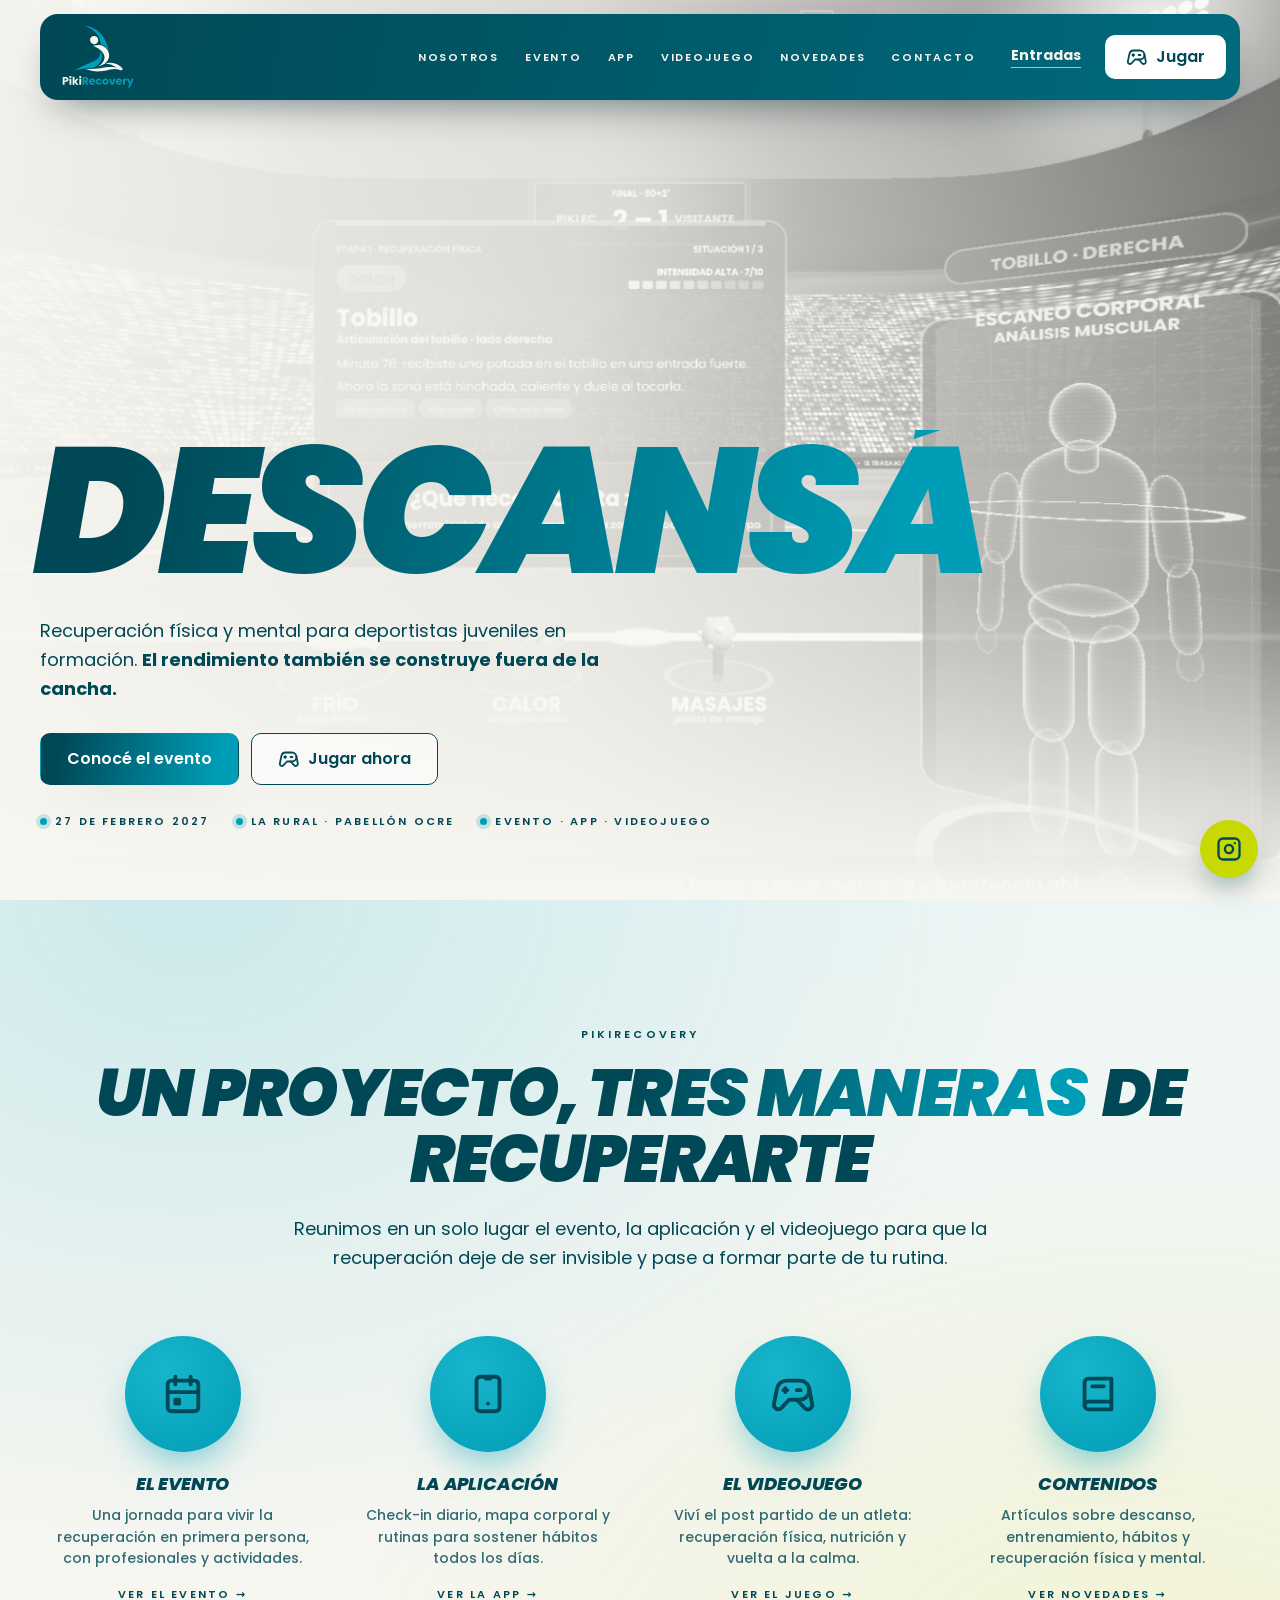
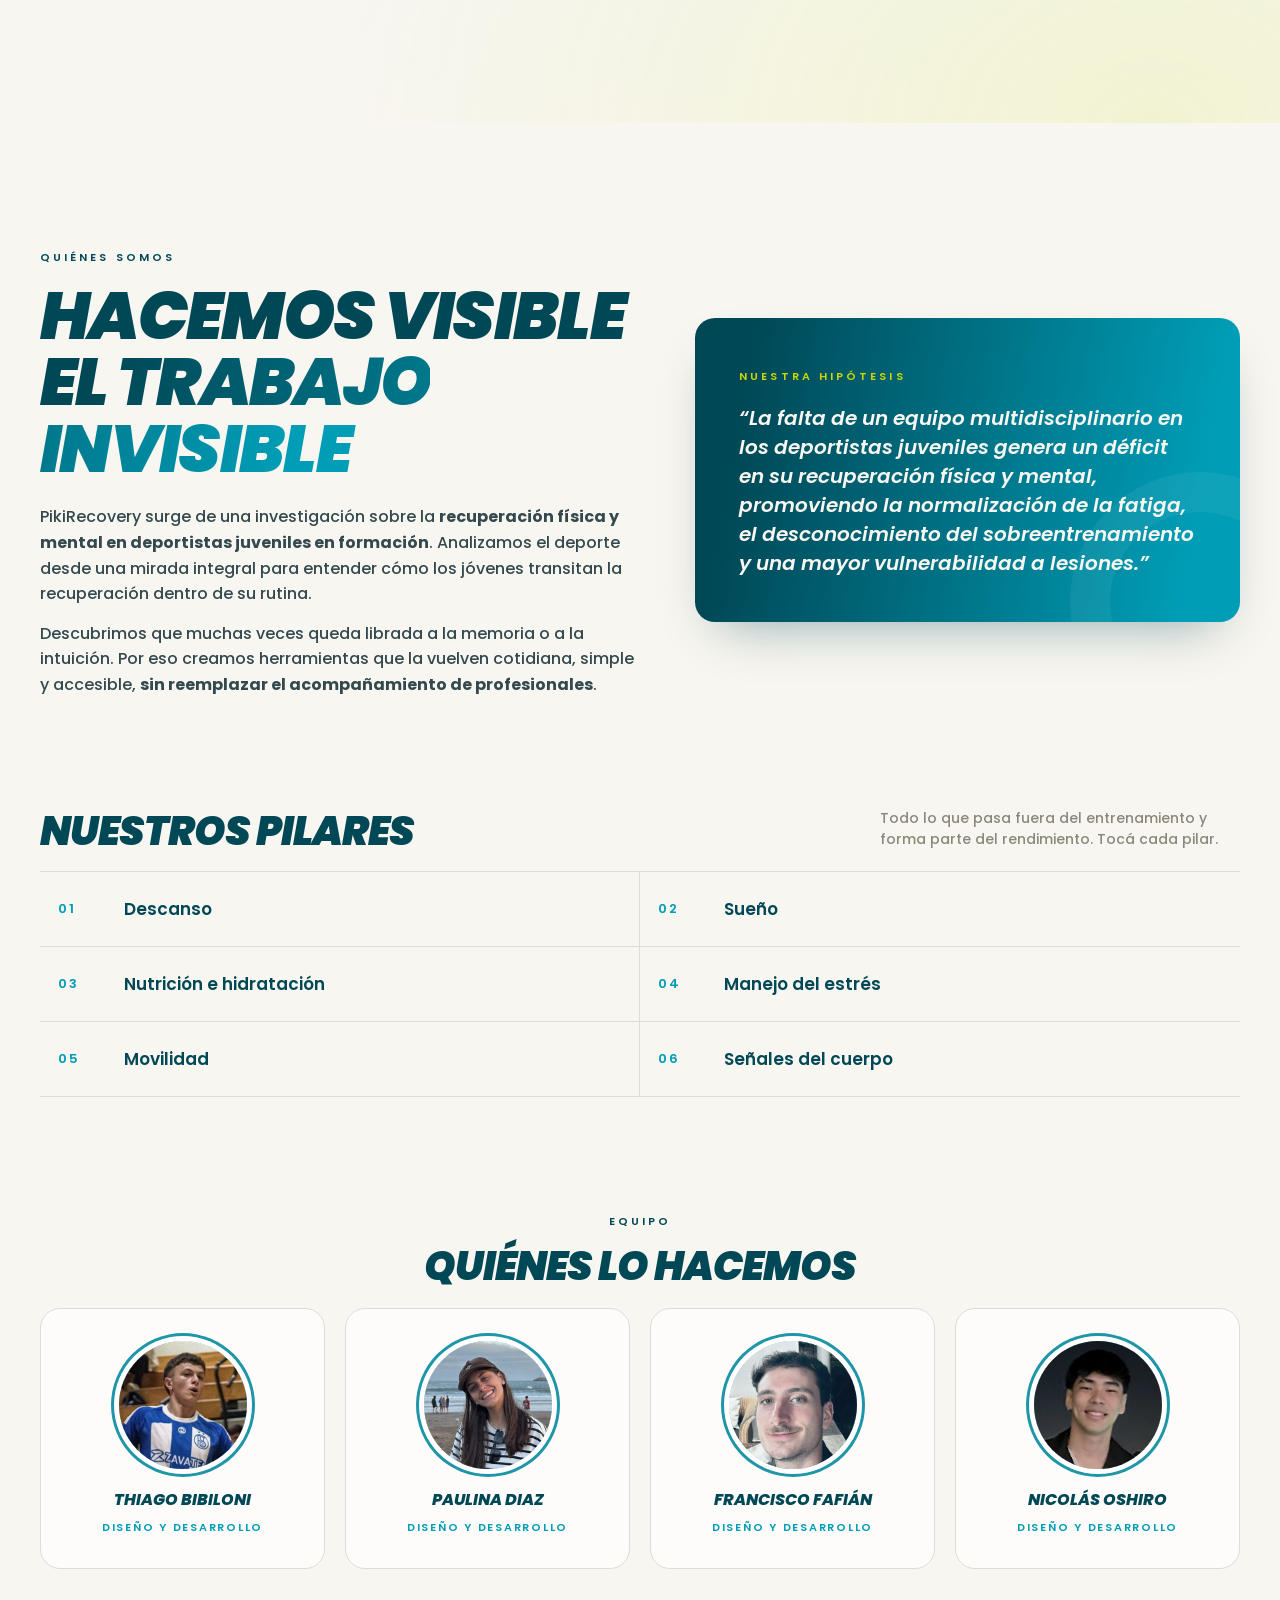
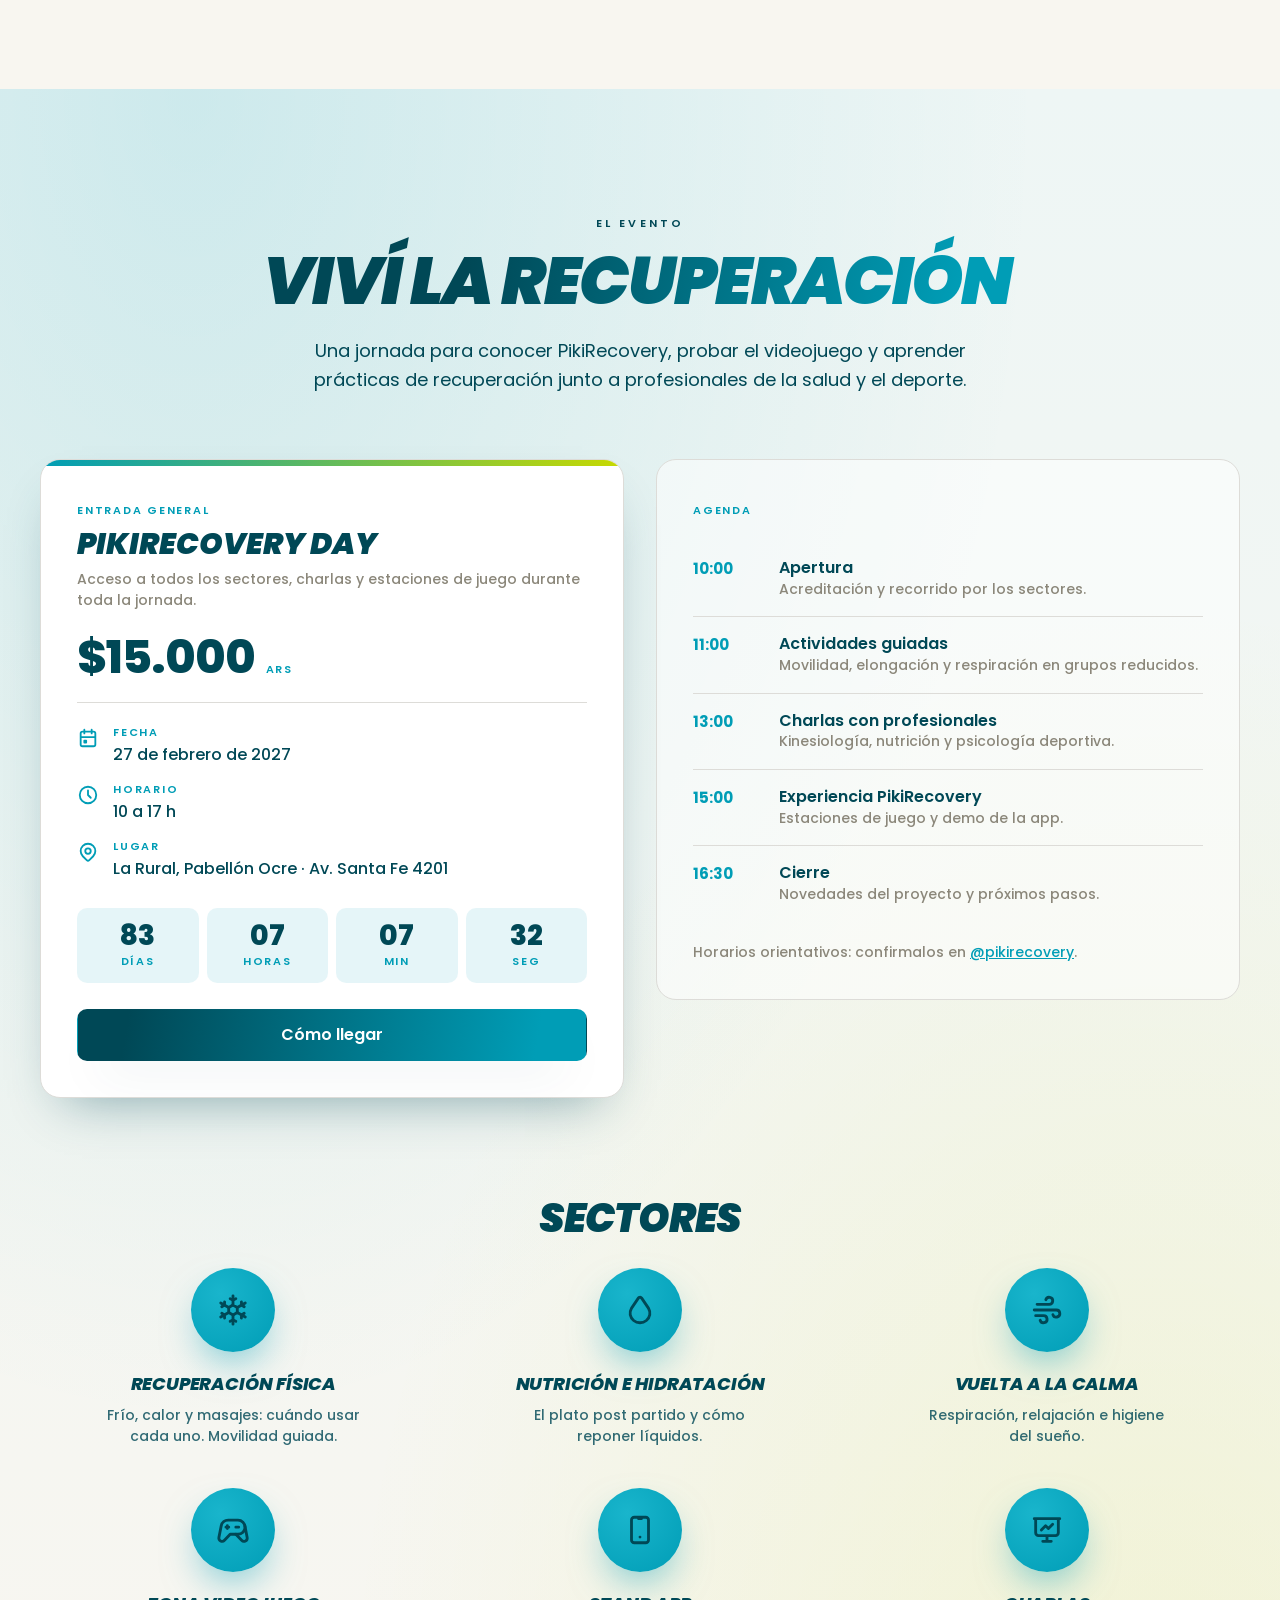
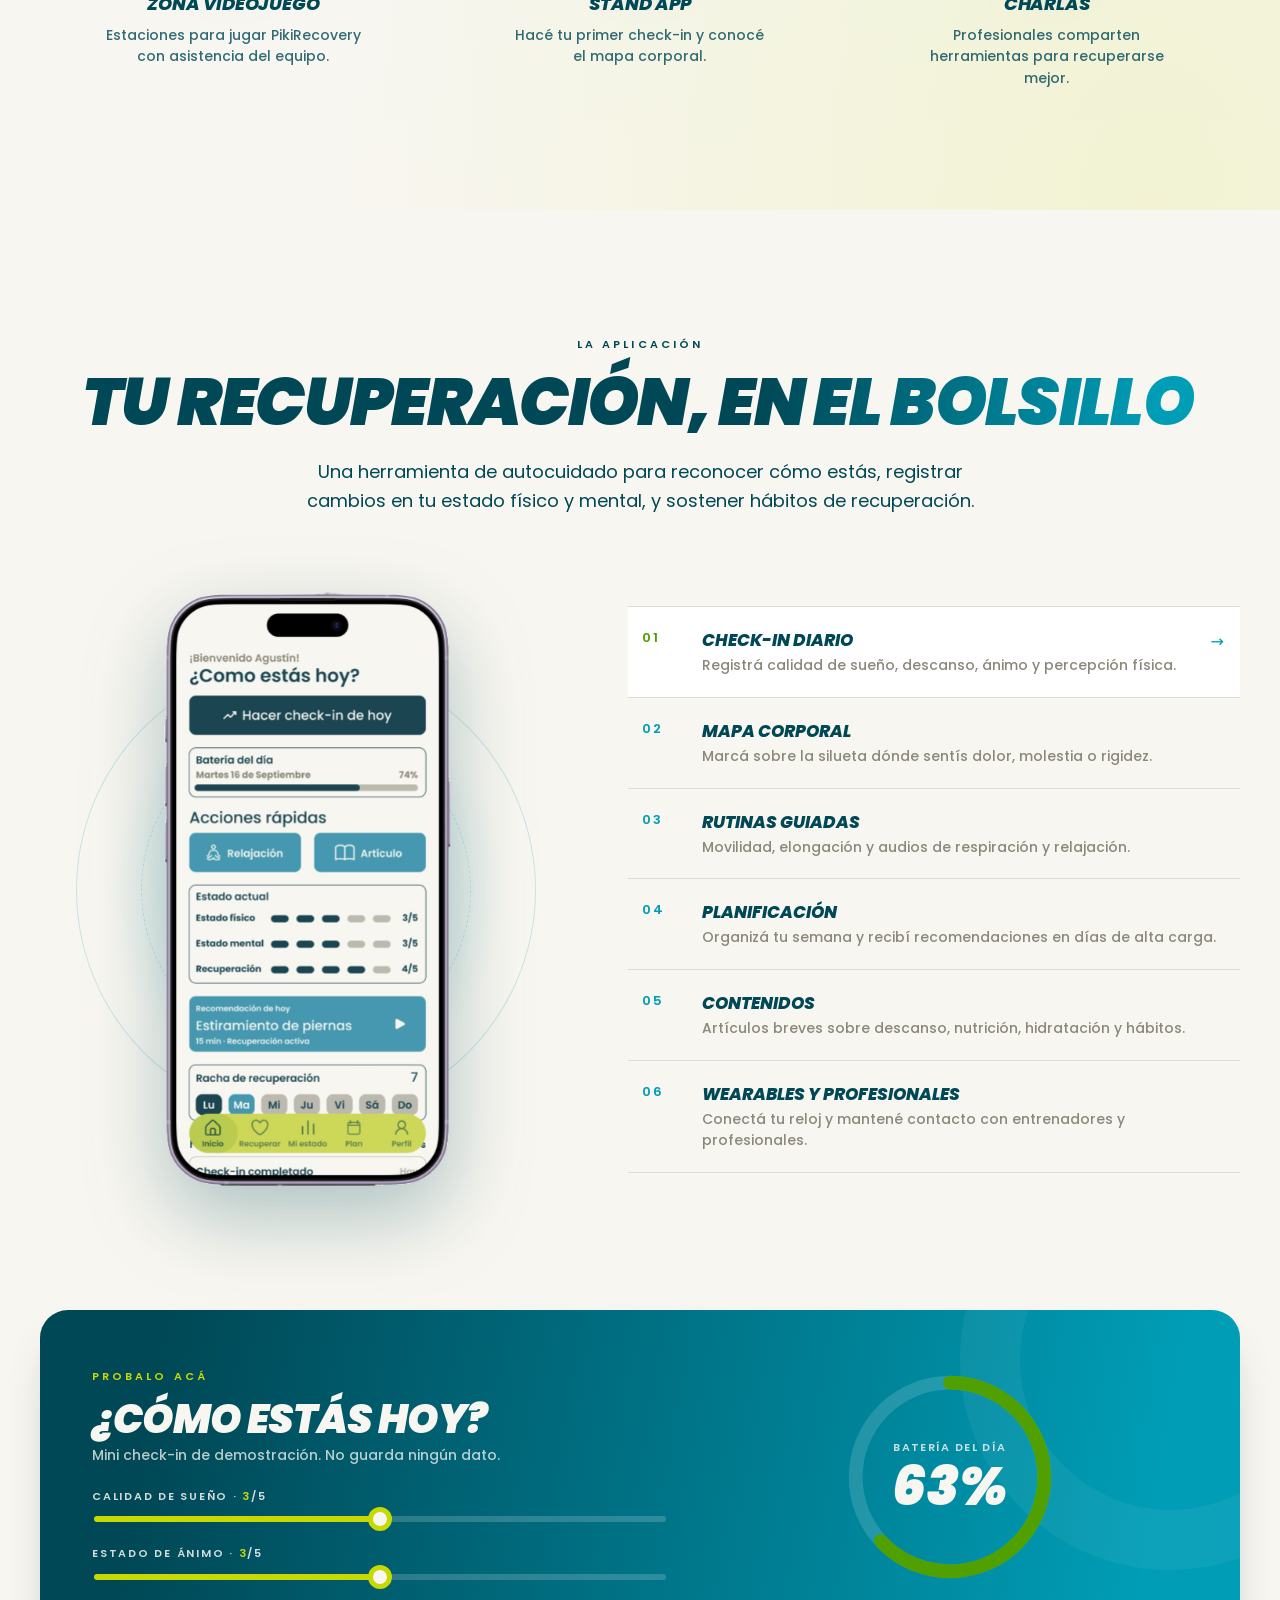
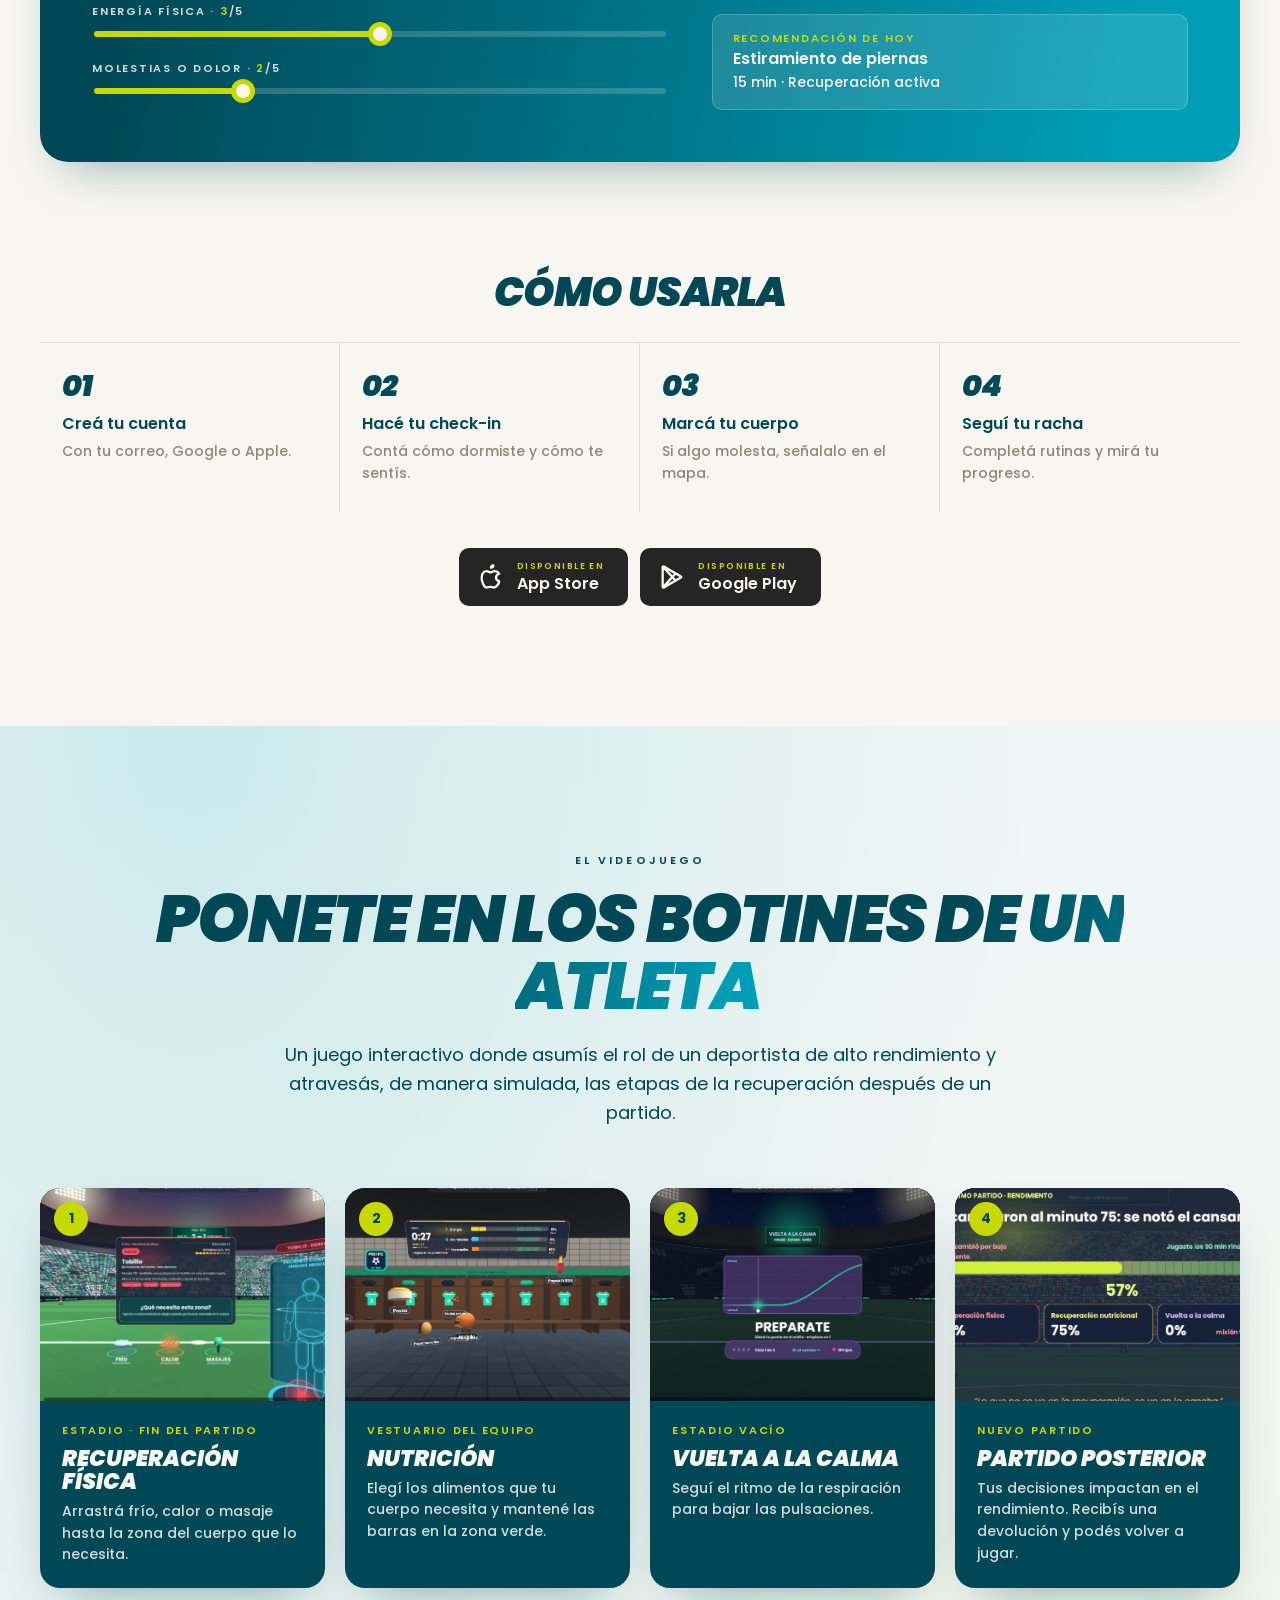
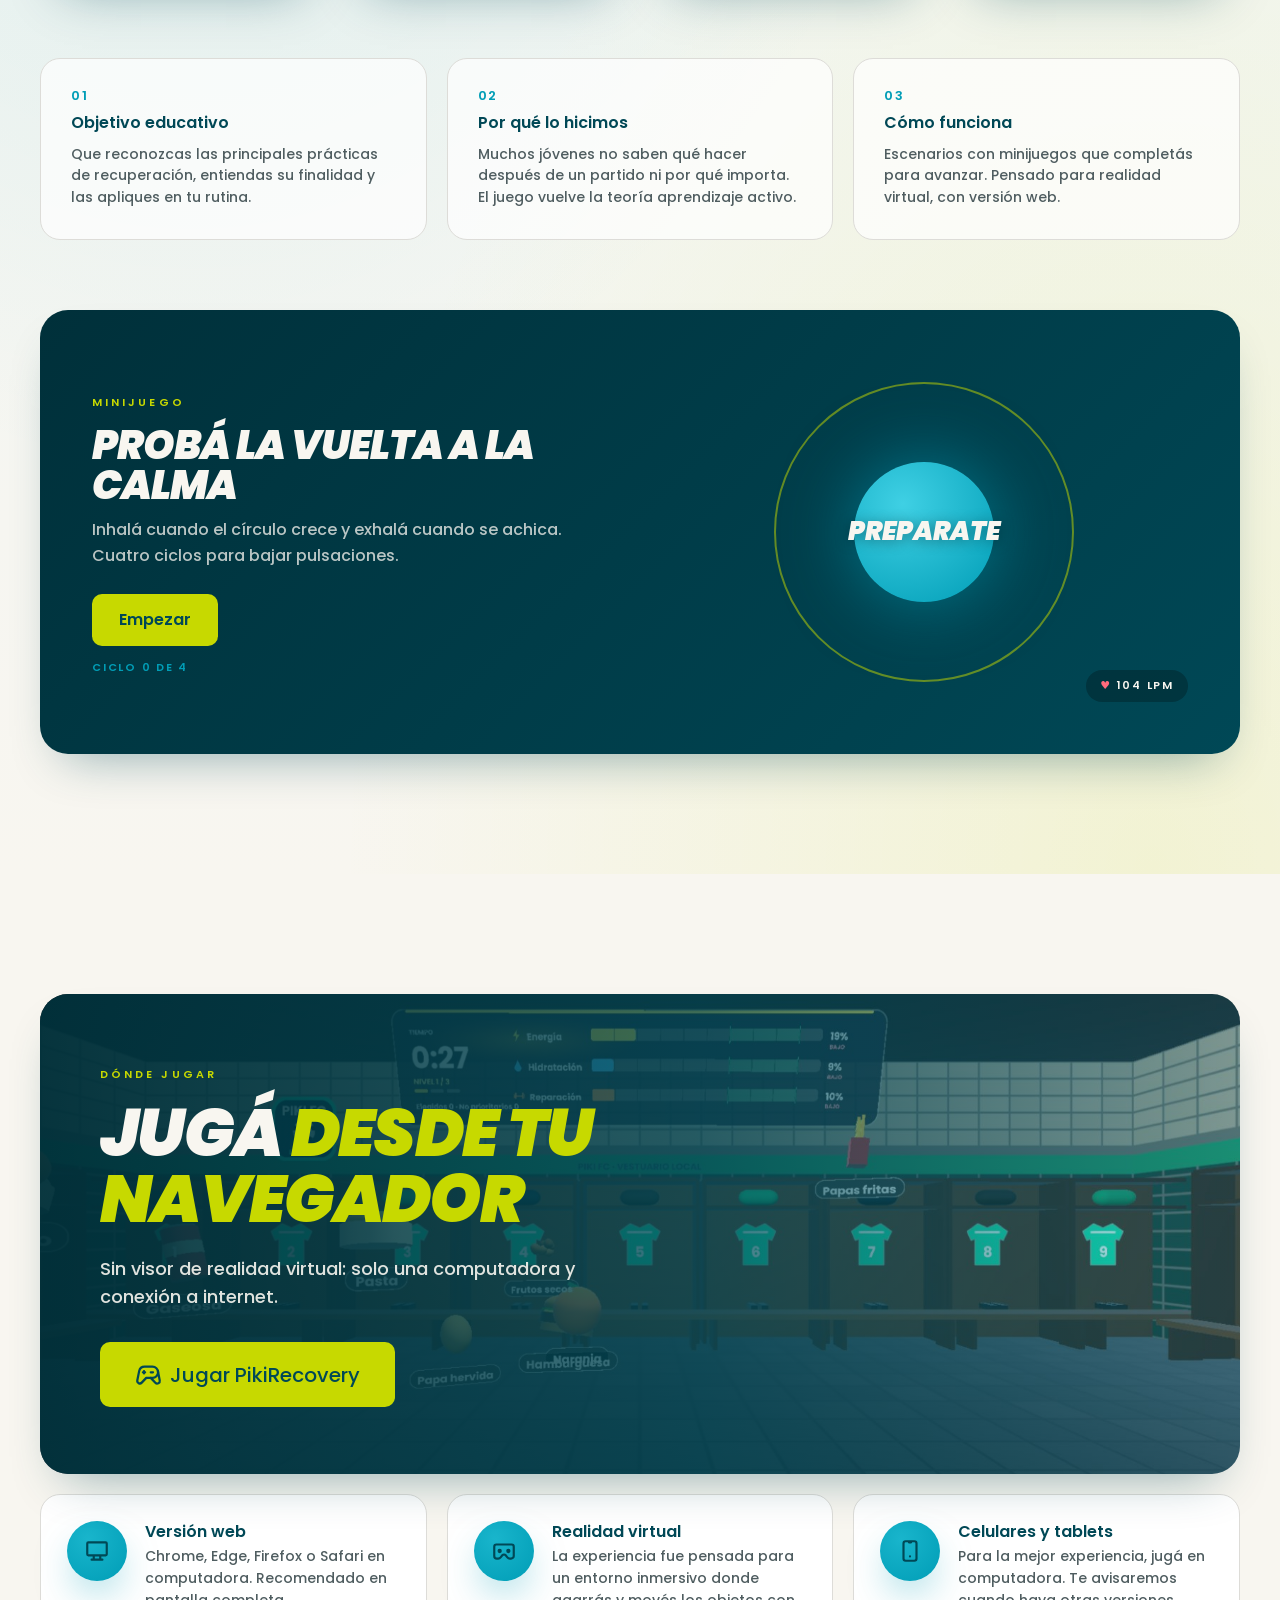
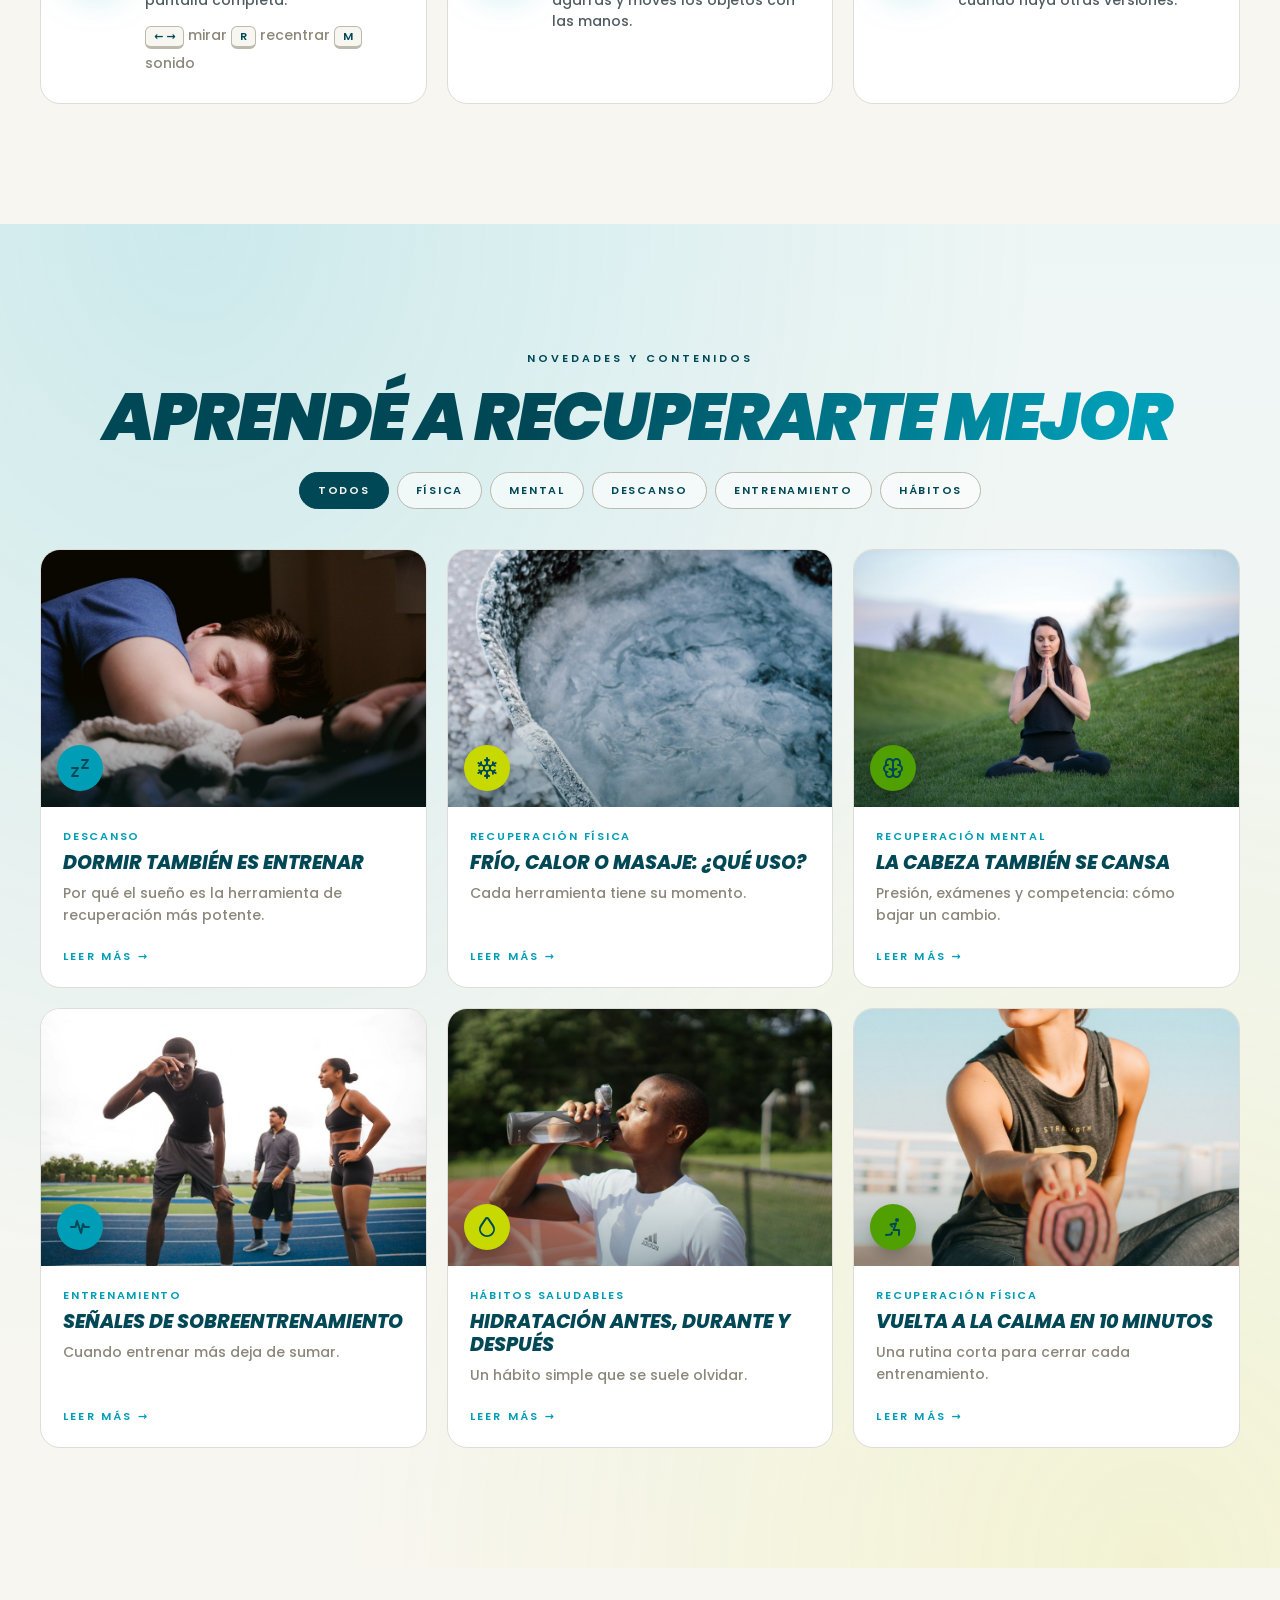
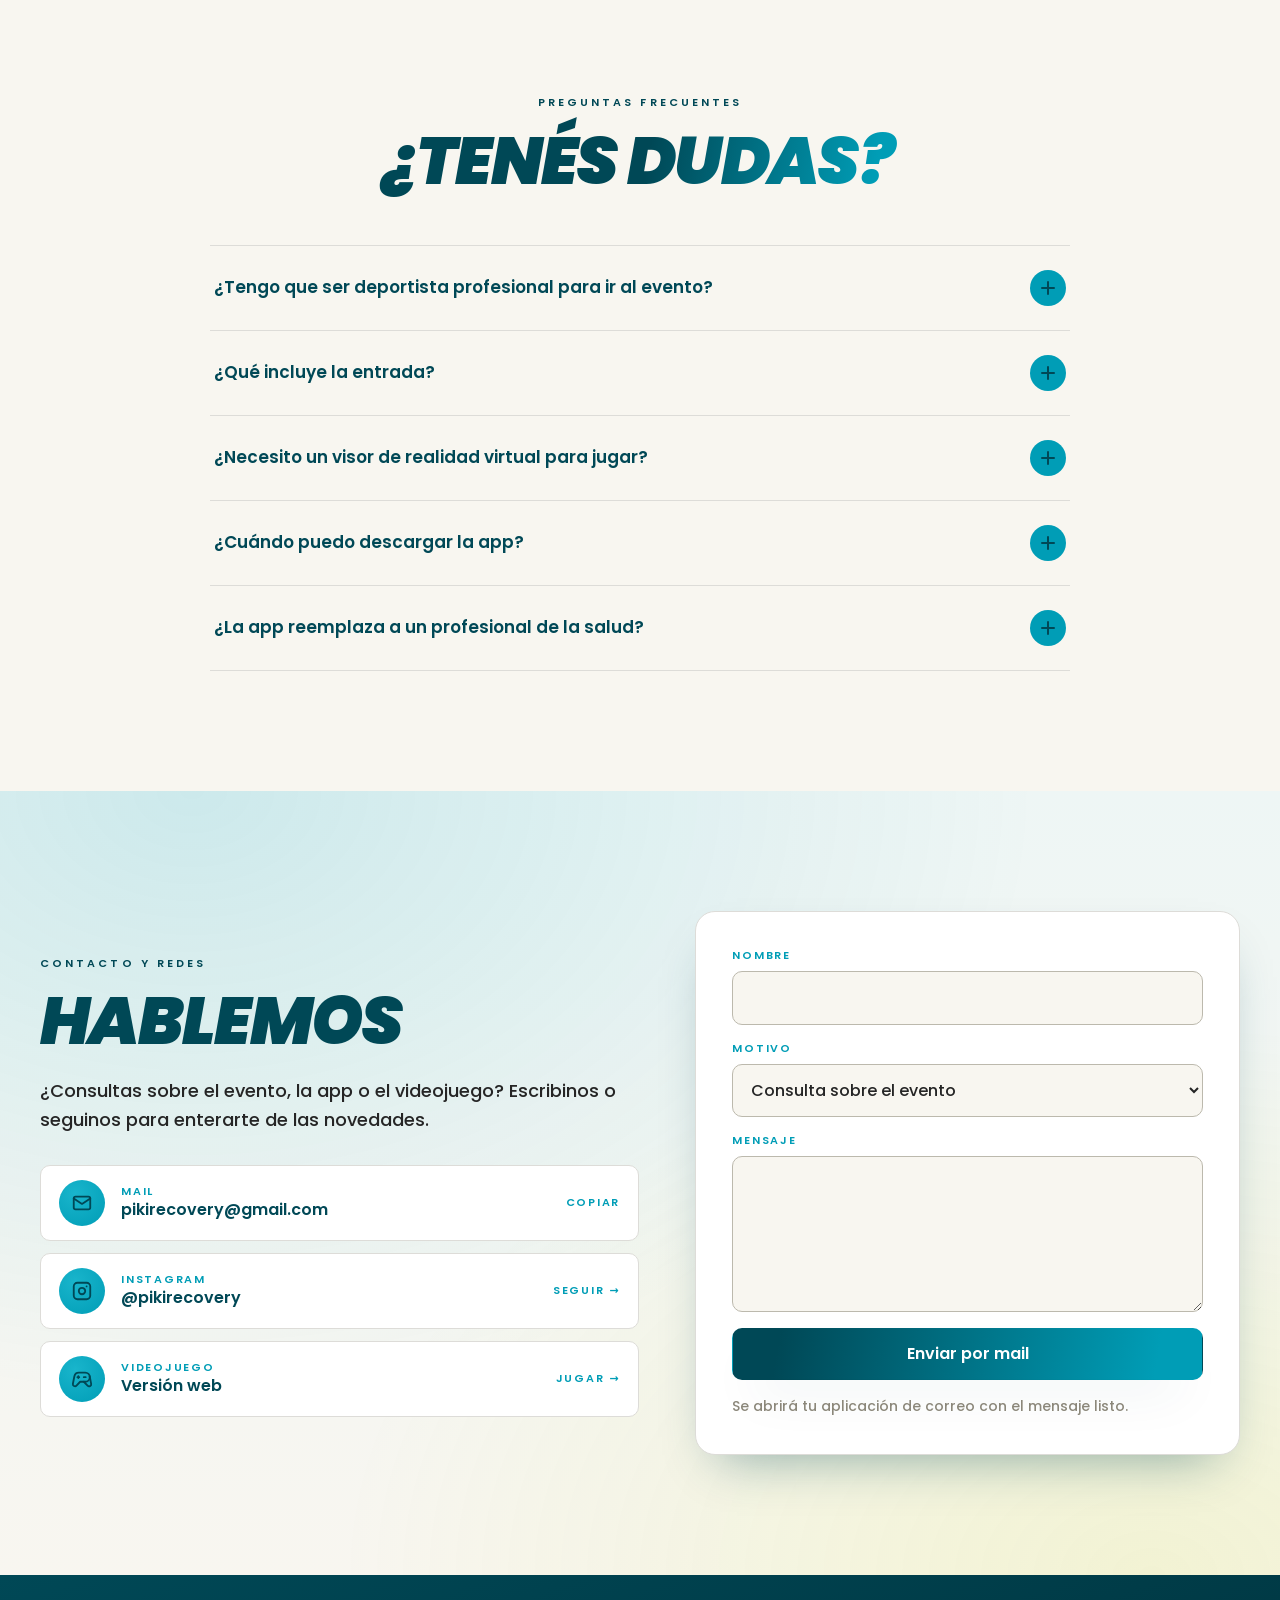
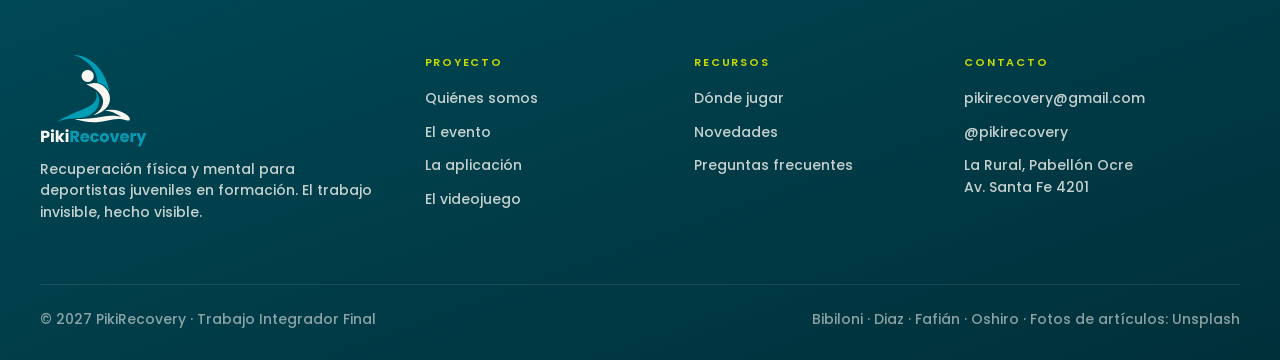
==== index.html @ 6b40cad4 "Add files via upload" ====
<!doctype html>
<html lang="es">
<head>
  <meta charset="utf-8">
  <meta name="viewport" content="width=device-width, initial-scale=1">
  <title>PikiRecovery · El trabajo invisible</title>
  <meta name="description" content="PikiRecovery: recuperación física y mental para deportistas juveniles en formación. Evento, aplicación y videojuego.">
  <link rel="preconnect" href="https://fonts.googleapis.com">
  <link rel="preconnect" href="https://fonts.gstatic.com" crossorigin>
  <link href="https://fonts.googleapis.com/css2?family=Poppins:ital,wght@0,400;0,500;0,600;0,700;0,800;1,700;1,800;1,900&display=swap" rel="stylesheet">
  <link rel="stylesheet" href="style.css">
</head>
<body>
  <!-- Íconos: Tabler Icons vía Iconify (https://icon-sets.iconify.design/tabler/) -->
  <svg width="0" height="0" style="position:absolute" aria-hidden="true">
    <defs>
      <symbol id="i-calendar" viewBox="0 0 24 24"><g fill="none" stroke="currentColor" stroke-linecap="round" stroke-linejoin="round" stroke-width="2"><path d="M4 7a2 2 0 0 1 2-2h12a2 2 0 0 1 2 2v12a2 2 0 0 1-2 2H6a2 2 0 0 1-2-2zm12-4v4M8 3v4m-4 4h16"/><path d="M8 15h2v2H8z"/></g></symbol>
      <symbol id="i-phone" viewBox="0 0 24 24"><path fill="none" stroke="currentColor" stroke-linecap="round" stroke-linejoin="round" stroke-width="2" d="M6 5a2 2 0 0 1 2-2h8a2 2 0 0 1 2 2v14a2 2 0 0 1-2 2H8a2 2 0 0 1-2-2zm5-1h2m-1 13v.01"/></symbol>
      <symbol id="i-game" viewBox="0 0 24 24"><g fill="none" stroke="currentColor" stroke-linecap="round" stroke-linejoin="round" stroke-width="2"><path d="M12 5h3.5a5 5 0 0 1 0 10H10l-4.015 4.227a2.3 2.3 0 0 1-3.923-2.035l1.634-8.173A5 5 0 0 1 8.6 5z"/><path d="m14 15l4.07 4.284a2.3 2.3 0 0 0 3.925-2.023l-1.6-8.232M8 9v2m-1-1h2m5 0h2"/></g></symbol>
      <symbol id="i-book" viewBox="0 0 24 24"><g fill="none" stroke="currentColor" stroke-linecap="round" stroke-linejoin="round" stroke-width="2"><path d="M19 4v16H7a2 2 0 0 1-2-2V6a2 2 0 0 1 2-2z"/><path d="M19 16H7a2 2 0 0 0-2 2M9 8h6"/></g></symbol>
      <symbol id="i-snow" viewBox="0 0 24 24"><g fill="none" stroke="currentColor" stroke-linecap="round" stroke-linejoin="round" stroke-width="2"><path d="m10 4l2 1l2-1"/><path d="M12 2v6.5l3 1.72m2.928-3.952l.134 2.232l1.866 1.232"/><path d="m20.66 7l-5.629 3.25l.01 3.458m4.887.56L18.062 15.5l-.134 2.232"/><path d="m20.66 17l-5.629-3.25l-2.99 1.738M14 20l-2-1l-2 1"/><path d="M12 22v-6.5l-3-1.72m-2.928 3.952L5.938 15.5l-1.866-1.232"/><path d="m3.34 17l5.629-3.25l-.01-3.458m-4.887-.56L5.938 8.5l.134-2.232"/><path d="m3.34 7l5.629 3.25l2.99-1.738"/></g></symbol>
      <symbol id="i-drop" viewBox="0 0 24 24"><path fill="none" stroke="currentColor" stroke-linecap="round" stroke-linejoin="round" stroke-width="2" d="M7.502 19.423c2.602 2.105 6.395 2.105 8.996 0s3.262-5.708 1.566-8.546l-4.89-7.26c-.42-.625-1.287-.803-1.936-.397a1.4 1.4 0 0 0-.41.397l-4.893 7.26C4.24 13.715 4.9 17.318 7.502 19.423"/></symbol>
      <symbol id="i-wind" viewBox="0 0 24 24"><path fill="none" stroke="currentColor" stroke-linecap="round" stroke-linejoin="round" stroke-width="2" d="M5 8h8.5a2.5 2.5 0 1 0-2.34-3.24M3 12h15.5a2.5 2.5 0 1 1-2.34 3.24M4 16h5.5a2.5 2.5 0 1 1-2.34 3.24"/></symbol>
      <symbol id="i-vr" viewBox="0 0 24 24"><g fill="none" stroke="currentColor" stroke-linecap="round" stroke-linejoin="round" stroke-width="2"><path d="M3 8v8.5A2.5 2.5 0 0 0 5.5 19h1.06a3 3 0 0 0 2.34-1.13l1.54-1.920a2 2 0 0 1 3.12 0l1.54 1.92A3 3 0 0 0 17.44 19h1.06a2.5 2.5 0 0 0 2.5-2.5V8a2 2 0 0 0-2-2H5a2 2 0 0 0-2 2"/><path d="M7 12a1 1 0 1 0 2 0a1 1 0 1 0-2 0m8 0a1 1 0 1 0 2 0a1 1 0 1 0-2 0"/></g></symbol>
      <symbol id="i-talk" viewBox="0 0 24 24"><g fill="none" stroke="currentColor" stroke-linecap="round" stroke-linejoin="round" stroke-width="2"><path d="M3 4h18M4 4v10a2 2 0 0 0 2 2h12a2 2 0 0 0 2-2V4m-8 12v4m-3 0h6"/><path d="m8 12l3-3l2 2l3-3"/></g></symbol>
      <symbol id="i-heart" viewBox="0 0 24 24"><path fill="none" stroke="currentColor" stroke-linecap="round" stroke-linejoin="round" stroke-width="2" d="M3 12h4.5L9 6l4 12l2-9l1.5 3H21"/></symbol>
      <symbol id="i-pin" viewBox="0 0 24 24"><g fill="none" stroke="currentColor" stroke-linecap="round" stroke-linejoin="round" stroke-width="2"><path d="M9 11a3 3 0 1 0 6 0a3 3 0 0 0-6 0"/><path d="M17.657 16.657L13.414 20.9a2 2 0 0 1-2.827 0l-4.244-4.243a8 8 0 1 1 11.314 0"/></g></symbol>
      <symbol id="i-clock" viewBox="0 0 24 24"><g fill="none" stroke="currentColor" stroke-linecap="round" stroke-linejoin="round" stroke-width="2"><path d="M3 12a9 9 0 1 0 18 0a9 9 0 0 0-18 0"/><path d="M12 7v5l3 3"/></g></symbol>
      <symbol id="i-mail" viewBox="0 0 24 24"><g fill="none" stroke="currentColor" stroke-linecap="round" stroke-linejoin="round" stroke-width="2"><path d="M3 7a2 2 0 0 1 2-2h14a2 2 0 0 1 2 2v10a2 2 0 0 1-2 2H5a2 2 0 0 1-2-2z"/><path d="m3 7l9 6l9-6"/></g></symbol>
      <symbol id="i-insta" viewBox="0 0 24 24"><g fill="none" stroke="currentColor" stroke-linecap="round" stroke-linejoin="round" stroke-width="2"><path d="M3 7a4 4 0 0 1 4-4h10a4 4 0 0 1 4 4v10a4 4 0 0 1-4 4H7a4 4 0 0 1-4-4z"/><path d="M8.5 12a3.5 3.5 0 1 0 7 0a3.5 3.5 0 0 0-7 0M17 7v.01"/></g></symbol>
      <symbol id="i-monitor" viewBox="0 0 24 24"><path fill="none" stroke="currentColor" stroke-linecap="round" stroke-linejoin="round" stroke-width="2" d="M3 5a1 1 0 0 1 1-1h16a1 1 0 0 1 1 1v10a1 1 0 0 1-1 1H4a1 1 0 0 1-1-1zm4 15h10m-8-4v4m6-4v4"/></symbol>
      <symbol id="i-zzz" viewBox="0 0 24 24"><path fill="none" stroke="currentColor" stroke-linecap="round" stroke-linejoin="round" stroke-width="2" d="M4 12h6l-6 8h6m4-16h6l-6 8h6"/></symbol>
      <symbol id="i-brain" viewBox="0 0 24 24"><g fill="none" stroke="currentColor" stroke-linecap="round" stroke-linejoin="round" stroke-width="2"><path d="M15.5 13a3.5 3.5 0 0 0-3.5 3.5v1a3.5 3.5 0 0 0 7 0v-1.8M8.5 13a3.5 3.5 0 0 1 3.5 3.5v1a3.5 3.5 0 0 1-7 0v-1.8"/><path d="M17.5 16a3.5 3.5 0 0 0 0-7H17"/><path d="M19 9.3V6.5a3.5 3.5 0 0 0-7 0M6.5 16a3.5 3.5 0 0 1 0-7H7"/><path d="M5 9.3V6.5a3.5 3.5 0 0 1 7 0v10"/></g></symbol>
      <symbol id="i-stretch" viewBox="0 0 24 24"><path fill="none" stroke="currentColor" stroke-linecap="round" stroke-linejoin="round" stroke-width="2" d="M15 5a1 1 0 1 0 2 0a1 1 0 1 0-2 0M5 20l5-.5l1-2m7 2.5v-5h-5.5L15 8.5l-5.5 1l1.5 2"/></symbol>
      <symbol id="i-apple" viewBox="0 0 24 24"><path fill="none" stroke="currentColor" stroke-linecap="round" stroke-linejoin="round" stroke-width="2" d="M8.286 7.008C5.07 7.008 4 10.238 4 12.928C4 16.157 6.143 21 8.286 21c1.165-.05 1.799-.538 3.214-.538c1.406 0 1.607.538 3.214.538S19 17.771 19 15.619c-.03-.011-2.649-.434-2.679-3.23c-.02-2.335 2.589-3.179 2.679-3.228c-1.096-1.606-3.162-2.113-3.750-2.153c-1.535-.12-3.032 1.077-3.75 1.077c-.729 0-2.036-1.077-3.214-1.077M12 4a2 2 0 0 0 2-2a2 2 0 0 0-2 2"/></symbol>
      <symbol id="i-play" viewBox="0 0 24 24"><path fill="none" stroke="currentColor" stroke-linecap="round" stroke-linejoin="round" stroke-width="2" d="M4 3.71v16.58a.7.7 0 0 0 1.05.606l14.622-8.42a.55.55 0 0 0 0-.953L5.05 3.104A.7.7 0 0 0 4 3.711zM15 9L4.5 20.5m0-17L15 15"/></symbol>

      <!-- Logo PikiRecovery: las partes oscuras toman currentColor para funcionar sobre fondos oscuros -->
      <symbol id="logo" viewBox="0 0 213 184">
        <path fill="#009DB6" d="M34 133.894C37.8285 131.012 41.8766 128.872 46.0437 126.639C55.5022 121.572 65.131 117.15 75.0101 112.983L83.847 109.255C94.1877 104.893 106.24 100.266 111.32 89.7882C112.969 86.3946 113.626 82.8307 113.31 79.0432C113.029 76.3718 112.163 74.0103 111.273 71.3451C116.385 77.529 119.143 85.4508 118.294 93.4485C117.495 100.962 114.11 107.759 108.927 113.233C102.206 120.33 93.2029 124.545 83.4715 125.564L67.3079 126.808L58.1264 127.704C49.7984 128.724 42.0469 130.962 34 133.89L34 133.894Z"/>
        <path fill="currentColor" d="M87.6655 132.612L83.1024 131.683L69.1875 128.402L74.5631 128.053L82.8993 127.772C92.8728 127.435 102.627 126.765 112.526 125.25L130.35 122.526L141.388 121.426L150.428 121.563C154.503 121.888 158.358 122.548 162.18 123.73L157.486 120.661L146.936 115.24C141.179 112.722 135.217 111.746 128.819 111.229C130.736 110.556 132.65 109.932 134.658 109.772L140.418 109.312H143.883C148.346 109.312 152.546 110.273 156.836 111.444C162.351 112.95 167.326 115.388 171.98 118.67C173.849 119.99 175.584 121.323 177.064 123.047C178.777 125.041 180.56 128.039 179.31 129.947C178.061 131.855 174.686 131.176 172.111 130.283C161.155 126.483 151.341 127.466 140.215 129.971L130.811 132.089C124.894 133.42 119.006 134.247 112.937 134.535L110.858 134.633C103.045 135.002 95.3841 134.186 87.6634 132.612H87.6655Z"/>
        <path fill="currentColor" d="M113.825 115.661C118.505 111.838 122.215 107.144 124.459 101.508C126.138 97.2955 126.765 92.874 125.67 88.4463C124.547 83.914 122.186 80.026 119.145 76.5196C114.061 70.6619 107.777 66.306 100.708 63.1751C97.563 61.7819 94.869 59.8923 92.3721 57.6723C96.2334 58.3761 99.5203 58.1873 102.994 57.2066C113.039 54.3711 122.623 58.0621 129.972 65.0934C140.442 75.11 143.577 90.8222 135.052 103.049C132.399 106.852 129.055 109.883 125.132 112.433C119.57 116.05 113.491 118.732 106.882 120.39L113.827 115.661H113.825Z"/>
        <path fill="#009DB6" d="M129.603 62.0897C125.206 58.493 120.312 56.0576 114.771 54.9989C114.947 48.3328 113.388 42.4812 110.946 36.2973C109.212 32.44 107.183 28.948 104.705 25.4928C94.9139 13.5948 82.6178 4.3661 67.4575 5.27035e-06C76.6144 -0.00409821 85.4266 2.38823 93.6254 6.41989C100.848 9.9694 107.13 14.83 112.7 20.5871L117.618 26.1884C123.519 33.4536 128.148 41.5231 131.755 50.2019C135.032 58.0868 137.559 66.0742 138.969 74.6381C136.593 69.8453 133.796 65.5223 129.605 62.0918L129.603 62.0897Z"/>
        <path fill="currentColor" d="M96.2601 53.9361C88.8677 54.6255 82.694 48.3841 83.1269 41.1127L83.4183 39.0959C84.8791 33.0412 90.6404 29.2147 96.7156 29.8918C102.711 30.5586 107.578 35.6551 107.524 41.9314C107.471 48.2261 102.643 53.3411 96.2601 53.9361Z"/>
        <path fill="currentColor" d="M19.2915 158.819C19.2915 160.12 18.9928 161.315 18.3955 162.403C17.7982 163.47 16.8808 164.334 15.6435 164.995C14.4062 165.656 12.8702 165.987 11.0355 165.987H7.6435V174.051H2.1715V151.587H11.0355C12.8275 151.587 14.3422 151.896 15.5795 152.515C16.8168 153.134 17.7448 153.987 18.3635 155.075C18.9822 156.163 19.2915 157.411 19.2915 158.819ZM10.6195 161.635C11.6648 161.635 12.4435 161.39 12.9555 160.899C13.4675 160.408 13.7235 159.715 13.7235 158.819C13.7235 157.923 13.4675 157.23 12.9555 156.739C12.4435 156.248 11.6648 156.003 10.6195 156.003H7.6435V161.635H10.6195ZM24.8923 154.339C23.9323 154.339 23.1429 154.062 22.5243 153.507C21.9269 152.931 21.6283 152.227 21.6283 151.395C21.6283 150.542 21.9269 149.838 22.5243 149.283C23.1429 148.707 23.9323 148.419 24.8923 148.419C25.8309 148.419 26.5989 148.707 27.1963 149.283C27.8149 149.838 28.1243 150.542 28.1243 151.395C28.1243 152.227 27.8149 152.931 27.1963 153.507C26.5989 154.062 25.8309 154.339 24.8923 154.339ZM27.6123 156.195V174.051H22.1402V156.195H27.6123ZM42.4897 174.051L37.0498 166.563V174.051H31.5777V150.371H37.0498V163.459L42.4577 156.195H49.2098L41.7858 165.155L49.2738 174.051H42.4897ZM54.111 154.339C53.151 154.339 52.3617 154.062 51.743 153.507C51.1457 152.931 50.847 152.227 50.847 151.395C50.847 150.542 51.1457 149.838 51.743 149.283C52.3617 148.707 53.151 148.419 54.111 148.419C55.0497 148.419 55.8177 148.707 56.415 149.283C57.0337 149.838 57.343 150.542 57.343 151.395C57.343 152.227 57.0337 152.931 56.415 153.507C55.8177 154.062 55.0497 154.339 54.111 154.339ZM56.831 156.195V174.051H51.359V156.195H56.831Z"/>
        <path fill="#079AB3" d="M72.2525 174.051L67.5805 165.571H66.2685V174.051H60.7965V151.587H69.9805C71.7512 151.587 73.2552 151.896 74.4925 152.515C75.7512 153.134 76.6898 153.987 77.3085 155.075C77.9272 156.142 78.2365 157.336 78.2365 158.659C78.2365 160.152 77.8098 161.486 76.9565 162.659C76.1245 163.832 74.8872 164.664 73.2445 165.155L78.4285 174.051H72.2525ZM66.2685 161.699H69.6605C70.6632 161.699 71.4098 161.454 71.9005 160.963C72.4125 160.472 72.6685 159.779 72.6685 158.883C72.6685 158.03 72.4125 157.358 71.9005 156.867C71.4098 156.376 70.6632 156.131 69.6605 156.131H66.2685V161.699ZM98.5035 164.835C98.5035 165.347 98.4715 165.88 98.4075 166.435H86.0235C86.1088 167.544 86.4608 168.398 87.0795 168.995C87.7195 169.571 88.4982 169.859 89.4155 169.859C90.7808 169.859 91.7302 169.283 92.2635 168.131H98.0875C97.7888 169.304 97.2448 170.36 96.4555 171.299C95.6875 172.238 94.7168 172.974 93.5435 173.507C92.3702 174.04 91.0582 174.307 89.6075 174.307C87.8582 174.307 86.3008 173.934 84.9355 173.187C83.5702 172.44 82.5035 171.374 81.7355 169.987C80.9675 168.6 80.5835 166.979 80.5835 165.123C80.5835 163.267 80.9568 161.646 81.7035 160.259C82.4715 158.872 83.5382 157.806 84.9035 157.059C86.2688 156.312 87.8368 155.939 89.6075 155.939C91.3355 155.939 92.8715 156.302 94.2155 157.027C95.5595 157.752 96.6048 158.787 97.3515 160.131C98.1195 161.475 98.5035 163.043 98.5035 164.835ZM92.9035 163.395C92.9035 162.456 92.5835 161.71 91.9435 161.155C91.3035 160.6 90.5035 160.323 89.5435 160.323C88.6262 160.323 87.8475 160.59 87.2075 161.123C86.5888 161.656 86.2048 162.414 86.0555 163.395H92.9035ZM100.302 165.123C100.302 163.267 100.676 161.646 101.422 160.259C102.19 158.872 103.246 157.806 104.59 157.059C105.956 156.312 107.513 155.939 109.262 155.939C111.502 155.939 113.369 156.526 114.862 157.699C116.377 158.872 117.369 160.526 117.838 162.659H112.014C111.524 161.294 110.574 160.611 109.166 160.611C108.164 160.611 107.364 161.006 106.766 161.795C106.169 162.563 105.87 163.672 105.87 165.123C105.87 166.574 106.169 167.694 106.766 168.483C107.364 169.251 108.164 169.635 109.166 169.635C110.574 169.635 111.524 168.952 112.014 167.587H117.838C117.369 169.678 116.377 171.32 114.862 172.515C113.348 173.71 111.481 174.307 109.262 174.307C107.513 174.307 105.956 173.934 104.59 173.187C103.246 172.44 102.19 171.374 101.422 169.987C100.676 168.6 100.302 166.979 100.302 165.123ZM128.893 174.307C127.144 174.307 125.565 173.934 124.157 173.187C122.771 172.44 121.672 171.374 120.861 169.987C120.072 168.6 119.677 166.979 119.677 165.123C119.677 163.288 120.083 161.678 120.893 160.291C121.704 158.883 122.813 157.806 124.221 157.059C125.629 156.312 127.208 155.939 128.957 155.939C130.707 155.939 132.285 156.312 133.693 157.059C135.101 157.806 136.211 158.883 137.021 160.291C137.832 161.678 138.237 163.288 138.237 165.123C138.237 166.958 137.821 168.579 136.989 169.987C136.179 171.374 135.059 172.44 133.629 173.187C132.221 173.934 130.643 174.307 128.893 174.307ZM128.893 169.571C129.939 169.571 130.824 169.187 131.549 168.419C132.296 167.651 132.669 166.552 132.669 165.123C132.669 163.694 132.307 162.595 131.581 161.827C130.877 161.059 130.003 160.675 128.957 160.675C127.891 160.675 127.005 161.059 126.301 161.827C125.597 162.574 125.245 163.672 125.245 165.123C125.245 166.552 125.587 167.651 126.269 168.419C126.973 169.187 127.848 169.571 128.893 169.571ZM149.172 168.931L153.044 156.195H158.868L152.532 174.051H145.78L139.444 156.195H145.3L149.172 168.931ZM178.003 164.835C178.003 165.347 177.971 165.88 177.908 166.435H165.523C165.609 167.544 165.961 168.398 166.579 168.995C167.219 169.571 167.998 169.859 168.915 169.859C170.281 169.859 171.23 169.283 171.764 168.131H177.587C177.289 169.304 176.745 170.36 175.956 171.299C175.188 172.238 174.217 172.974 173.044 173.507C171.87 174.04 170.558 174.307 169.107 174.307C167.358 174.307 165.801 173.934 164.436 173.187C163.07 172.44 162.003 171.374 161.236 169.987C160.467 168.6 160.083 166.979 160.083 165.123C160.083 163.267 160.457 161.646 161.204 160.259C161.971 158.872 163.038 157.806 164.404 157.059C165.769 156.312 167.337 155.939 169.107 155.939C170.835 155.939 172.372 156.302 173.715 157.027C175.059 157.752 176.105 158.787 176.852 160.131C177.62 161.475 178.003 163.043 178.003 164.835ZM172.404 163.395C172.404 162.456 172.083 161.71 171.443 161.155C170.803 160.6 170.003 160.323 169.044 160.323C168.126 160.323 167.348 160.59 166.708 161.123C166.089 161.656 165.705 162.414 165.555 163.395H172.404ZM186.362 159.171C187.002 158.19 187.802 157.422 188.762 156.867C189.722 156.291 190.789 156.003 191.962 156.003V161.795H190.458C189.093 161.795 188.069 162.094 187.386 162.691C186.704 163.267 186.362 164.291 186.362 165.763V174.051H180.89V156.195H186.362V159.171ZM212.818 156.195L201.618 182.531H195.73L199.826 173.443L192.562 156.195H198.674L202.802 167.363L206.898 156.195H212.818Z"/>
      </symbol>
    </defs>
  </svg>

  <!-- ============ NAV ============ -->
  <header class="nav" id="nav">
    <div class="nav-pill">
      <a href="#inicio" class="logo" aria-label="PikiRecovery, ir al inicio">
        <svg class="brand" viewBox="0 0 213 184" aria-hidden="true"><use href="#logo"/></svg>
      </a>
      <nav class="nav-links" id="navLinks" aria-label="Secciones">
        <a href="#nosotros">Nosotros</a>
        <a href="#evento">Evento</a>
        <a href="#app">App</a>
        <a href="#juego">Videojuego</a>
        <a href="#novedades">Novedades</a>
        <a href="#contacto">Contacto</a>
      </nav>
      <a class="nav-text" href="#evento">Entradas</a>
      <a class="btn btn-white" href="https://nicooshiro.github.io/Pikirecovery_tesis/" target="_blank" rel="noopener"><svg class="btn-ico" aria-hidden="true"><use href="#i-game"/></svg>Jugar</a>
      <button class="burger" id="burger" aria-label="Abrir menú" aria-expanded="false" aria-controls="navLinks"><span></span><span></span><span></span></button>
    </div>
  </header>

  <main>
    <!-- ============ HERO ============ -->
    <section class="hero" id="inicio">
      <div class="hero-photo" aria-hidden="true"><img src="img/juego-estadio.jpg" alt=""></div>
      <div class="wrap hero-in">
        <h1 class="hero-word" aria-label="Recuperá">
          <span id="heroWord">Recuperá</span>
        </h1>
        <p class="p1 hero-lead reveal">Recuperación física y mental para deportistas juveniles en formación. <strong>El rendimiento también se construye fuera de la cancha.</strong></p>
        <div class="hero-ctas reveal">
          <a href="#evento" class="btn btn-dark">Conocé el evento</a>
          <a href="https://nicooshiro.github.io/Pikirecovery_tesis/" target="_blank" rel="noopener" class="btn btn-outline"><svg class="btn-ico" aria-hidden="true"><use href="#i-game"/></svg>Jugar ahora</a>
        </div>
        <ul class="hero-tags reveal">
          <li>27 de febrero 2027</li>
          <li>La Rural · Pabellón Ocre</li>
          <li>Evento · App · Videojuego</li>
        </ul>
      </div>
    </section>

    <!-- ============ PROPUESTAS ============ -->
    <section class="section tint" id="propuestas">
      <div class="wrap center">
        <span class="label reveal">PikiRecovery</span>
        <h2 class="title reveal">Un proyecto, <em>tres maneras</em> de recuperarte</h2>
        <p class="p1 intro reveal">Reunimos en un solo lugar el evento, la aplicación y el videojuego para que la recuperación deje de ser invisible y pase a formar parte de tu rutina.</p>
        <div class="badges">
          <a href="#evento" class="badge reveal"><span class="badge-ico"><svg><use href="#i-calendar"/></svg></span><h3 class="badge-t">El evento</h3><p class="p3">Una jornada para vivir la recuperación en primera persona, con profesionales y actividades.</p><span class="more">Ver el evento →</span></a>
          <a href="#app" class="badge reveal"><span class="badge-ico"><svg><use href="#i-phone"/></svg></span><h3 class="badge-t">La aplicación</h3><p class="p3">Check-in diario, mapa corporal y rutinas para sostener hábitos todos los días.</p><span class="more">Ver la app →</span></a>
          <a href="#juego" class="badge reveal"><span class="badge-ico"><svg><use href="#i-game"/></svg></span><h3 class="badge-t">El videojuego</h3><p class="p3">Viví el post partido de un atleta: recuperación física, nutrición y vuelta a la calma.</p><span class="more">Ver el juego →</span></a>
          <a href="#novedades" class="badge reveal"><span class="badge-ico"><svg><use href="#i-book"/></svg></span><h3 class="badge-t">Contenidos</h3><p class="p3">Artículos sobre descanso, entrenamiento, hábitos y recuperación física y mental.</p><span class="more">Ver novedades →</span></a>
        </div>
      </div>
    </section>

    <!-- ============ NOSOTROS ============ -->
    <section class="section" id="nosotros">
      <div class="wrap">
        <div class="split">
          <div>
            <span class="label reveal">Quiénes somos</span>
            <h2 class="title left reveal">Hacemos visible <em>el trabajo invisible</em></h2>
            <p class="p2 reveal">PikiRecovery surge de una investigación sobre la <strong>recuperación física y mental en deportistas juveniles en formación</strong>. Analizamos el deporte desde una mirada integral para entender cómo los jóvenes transitan la recuperación dentro de su rutina.</p>
            <p class="p2 reveal">Descubrimos que muchas veces queda librada a la memoria o a la intuición. Por eso creamos herramientas que la vuelven cotidiana, simple y accesible, <strong>sin reemplazar el acompañamiento de profesionales</strong>.</p>
          </div>
          <blockquote class="quote reveal">
            <span class="label light">Nuestra hipótesis</span>
            <p>“La falta de un equipo multidisciplinario en los deportistas juveniles genera un déficit en su recuperación física y mental, promoviendo la normalización de la fatiga, el desconocimiento del sobreentrenamiento y una mayor vulnerabilidad a lesiones.”</p>
          </blockquote>
        </div>

        <div class="pillars-head reveal">
          <h3 class="title sm left">Nuestros pilares</h3>
          <p class="p3">Todo lo que pasa fuera del entrenamiento y forma parte del rendimiento. Tocá cada pilar.</p>
        </div>
        <div class="pillars" id="pillars">
          <button class="pillar reveal" type="button"><span class="num">01</span><span class="pillar-t">Descanso</span><span class="pillar-d p3">Las pausas entre esfuerzos permiten que el cuerpo se adapte y llegue mejor al próximo entrenamiento.</span></button>
          <button class="pillar reveal" type="button"><span class="num">02</span><span class="pillar-t">Sueño</span><span class="pillar-d p3">Dormir bien es una de las herramientas de recuperación más potentes y más subestimadas.</span></button>
          <button class="pillar reveal" type="button"><span class="num">03</span><span class="pillar-t">Nutrición e hidratación</span><span class="pillar-d p3">Lo que comés y tomás después de entrenar repone energía y ayuda a reparar.</span></button>
          <button class="pillar reveal" type="button"><span class="num">04</span><span class="pillar-t">Manejo del estrés</span><span class="pillar-d p3">La cabeza también se cansa: reconocer la presión y bajar un cambio es parte del proceso.</span></button>
          <button class="pillar reveal" type="button"><span class="num">05</span><span class="pillar-t">Movilidad</span><span class="pillar-d p3">Elongar y moverse suave ayuda a soltar tensiones y prevenir molestias.</span></button>
          <button class="pillar reveal" type="button"><span class="num">06</span><span class="pillar-t">Señales del cuerpo</span><span class="pillar-d p3">Dolor, fatiga o rigidez son información. Escucharlas a tiempo evita lesiones.</span></button>
        </div>

        <div class="team-head center">
          <span class="label reveal">Equipo</span>
          <h3 class="title sm reveal">Quiénes lo hacemos</h3>
        </div>
        <div class="team">
          <article class="member reveal"><img class="avatar" src="img/team-thiago.jpg" alt="Thiago Bibiloni" width="400" height="400"><h4 class="member-n">Thiago Bibiloni</h4><span class="mono">Diseño y desarrollo</span></article>
          <article class="member reveal"><img class="avatar" src="img/team-paulina.jpg" alt="Paulina Diaz" width="400" height="400"><h4 class="member-n">Paulina Diaz</h4><span class="mono">Diseño y desarrollo</span></article>
          <article class="member reveal"><img class="avatar" src="img/team-francisco.jpg" alt="Francisco Fafián" width="400" height="400"><h4 class="member-n">Francisco Fafián</h4><span class="mono">Diseño y desarrollo</span></article>
          <article class="member reveal"><img class="avatar" src="img/team-nicolas.jpg" alt="Nicolás Oshiro" width="400" height="400"><h4 class="member-n">Nicolás Oshiro</h4><span class="mono">Diseño y desarrollo</span></article>
        </div>
      </div>
    </section>

    <!-- ============ EVENTO ============ -->
    <section class="section tint" id="evento">
      <div class="wrap">
        <div class="center">
          <span class="label reveal">El evento</span>
          <h2 class="title reveal">Viví <em>la recuperación</em></h2>
          <p class="p1 intro reveal">Una jornada para conocer PikiRecovery, probar el videojuego y aprender prácticas de recuperación junto a profesionales de la salud y el deporte.</p>
        </div>

        <div class="event-grid">
          <article class="ticket reveal">
            <span class="mono">Entrada general</span>
            <h3 class="ticket-t">PikiRecovery Day</h3>
            <p class="p3 muted">Acceso a todos los sectores, charlas y estaciones de juego durante toda la jornada.</p>
            <div class="price"><strong>$15.000</strong><span class="mono">ARS</span></div>
            <ul class="ticket-info">
              <li><svg><use href="#i-calendar"/></svg><span><span class="mono">Fecha</span>27 de febrero de 2027</span></li>
              <li><svg><use href="#i-clock"/></svg><span><span class="mono">Horario</span>10 a 17 h</span></li>
              <li><svg><use href="#i-pin"/></svg><span><span class="mono">Lugar</span>La Rural, Pabellón Ocre · Av. Santa Fe 4201</span></li>
            </ul>
            <div class="countdown" id="countdown" aria-label="Cuenta regresiva al evento">
              <div><strong data-cd="d">0</strong><span class="mono">días</span></div>
              <div><strong data-cd="h">0</strong><span class="mono">horas</span></div>
              <div><strong data-cd="m">0</strong><span class="mono">min</span></div>
              <div><strong data-cd="s">0</strong><span class="mono">seg</span></div>
            </div>
            <a class="btn btn-dark full" href="https://www.google.com/maps/search/?api=1&query=La+Rural+Av.+Santa+Fe+4201+Buenos+Aires" target="_blank" rel="noopener">Cómo llegar</a>
          </article>

          <div class="agenda reveal">
            <span class="mono">Agenda</span>
            <ol class="timeline">
              <li><span class="time">10:00</span><div><h4 class="h5">Apertura</h4><p class="p3">Acreditación y recorrido por los sectores.</p></div></li>
              <li><span class="time">11:00</span><div><h4 class="h5">Actividades guiadas</h4><p class="p3">Movilidad, elongación y respiración en grupos reducidos.</p></div></li>
              <li><span class="time">13:00</span><div><h4 class="h5">Charlas con profesionales</h4><p class="p3">Kinesiología, nutrición y psicología deportiva.</p></div></li>
              <li><span class="time">15:00</span><div><h4 class="h5">Experiencia PikiRecovery</h4><p class="p3">Estaciones de juego y demo de la app.</p></div></li>
              <li><span class="time">16:30</span><div><h4 class="h5">Cierre</h4><p class="p3">Novedades del proyecto y próximos pasos.</p></div></li>
            </ol>
            <p class="p3 muted">Horarios orientativos: confirmalos en <a href="https://www.instagram.com/pikirecovery/" target="_blank" rel="noopener">@pikirecovery</a>.</p>
          </div>
        </div>

        <h3 class="title sm sectors-t reveal">Sectores</h3>
        <div class="badges six">
          <div class="badge reveal"><span class="badge-ico sm"><svg><use href="#i-snow"/></svg></span><h4 class="badge-t">Recuperación física</h4><p class="p3">Frío, calor y masajes: cuándo usar cada uno. Movilidad guiada.</p></div>
          <div class="badge reveal"><span class="badge-ico sm"><svg><use href="#i-drop"/></svg></span><h4 class="badge-t">Nutrición e hidratación</h4><p class="p3">El plato post partido y cómo reponer líquidos.</p></div>
          <div class="badge reveal"><span class="badge-ico sm"><svg><use href="#i-wind"/></svg></span><h4 class="badge-t">Vuelta a la calma</h4><p class="p3">Respiración, relajación e higiene del sueño.</p></div>
          <div class="badge reveal"><span class="badge-ico sm"><svg><use href="#i-game"/></svg></span><h4 class="badge-t">Zona videojuego</h4><p class="p3">Estaciones para jugar PikiRecovery con asistencia del equipo.</p></div>
          <div class="badge reveal"><span class="badge-ico sm"><svg><use href="#i-phone"/></svg></span><h4 class="badge-t">Stand app</h4><p class="p3">Hacé tu primer check-in y conocé el mapa corporal.</p></div>
          <div class="badge reveal"><span class="badge-ico sm"><svg><use href="#i-talk"/></svg></span><h4 class="badge-t">Charlas</h4><p class="p3">Profesionales comparten herramientas para recuperarse mejor.</p></div>
        </div>
      </div>
    </section>

    <!-- ============ APP ============ -->
    <section class="section" id="app">
      <div class="wrap">
        <div class="center">
          <span class="label reveal">La aplicación</span>
          <h2 class="title reveal">Tu recuperación, <em>en el bolsillo</em></h2>
          <p class="p1 intro reveal">Una herramienta de autocuidado para reconocer cómo estás, registrar cambios en tu estado físico y mental, y sostener hábitos de recuperación.</p>
        </div>

        <div class="app-showcase">
          <div class="phone-stage reveal">
            <span class="phone-ring" aria-hidden="true"></span>
            <img src="img/app-inicio.png" alt="" id="appScreen" width="368" height="759">
          </div>
          <div class="features" role="tablist" aria-label="Funcionalidades de la app">
            <button class="feature active" role="tab" aria-selected="true" data-img="app-inicio.png" data-alt="Pantalla de inicio con check-in diario y batería del día"><span class="num">01</span><span><span class="feature-t">Check-in diario</span><span class="p3">Registrá calidad de sueño, descanso, ánimo y percepción física.</span></span></button>
            <button class="feature" role="tab" aria-selected="false" data-img="app-mapa.png" data-alt="Mapa corporal de frente con zonas seleccionables"><span class="num">02</span><span><span class="feature-t">Mapa corporal</span><span class="p3">Marcá sobre la silueta dónde sentís dolor, molestia o rigidez.</span></span></button>
            <button class="feature" role="tab" aria-selected="false" data-img="app-ejercicio.png" data-alt="Ejercicio guiado de elongación con temporizador"><span class="num">03</span><span><span class="feature-t">Rutinas guiadas</span><span class="p3">Movilidad, elongación y audios de respiración y relajación.</span></span></button>
            <button class="feature" role="tab" aria-selected="false" data-img="app-plan.png" data-alt="Planificación semanal con carga diaria"><span class="num">04</span><span><span class="feature-t">Planificación</span><span class="p3">Organizá tu semana y recibí recomendaciones en días de alta carga.</span></span></button>
            <button class="feature" role="tab" aria-selected="false" data-img="app-recuperar.png" data-alt="Sección Recuperar con artículos, relajación y nutrición"><span class="num">05</span><span><span class="feature-t">Contenidos</span><span class="p3">Artículos breves sobre descanso, nutrición, hidratación y hábitos.</span></span></button>
            <button class="feature" role="tab" aria-selected="false" data-img="app-login.png" data-alt="Pantalla de inicio de sesión"><span class="num">06</span><span><span class="feature-t">Wearables y profesionales</span><span class="p3">Conectá tu reloj y mantené contacto con entrenadores y profesionales.</span></span></button>
          </div>
        </div>

        <div class="checkin reveal" id="checkin">
          <div class="checkin-form">
            <span class="label light">Probalo acá</span>
            <h3 class="title sm left white">¿Cómo estás hoy?</h3>
            <p class="p3 soft">Mini check-in de demostración. No guarda ningún dato.</p>
            <label class="slider"><span class="mono">Calidad de sueño · <output data-for="sueno">3</output>/5</span><input type="range" min="1" max="5" value="3" id="sueno"></label>
            <label class="slider"><span class="mono">Estado de ánimo · <output data-for="animo">3</output>/5</span><input type="range" min="1" max="5" value="3" id="animo"></label>
            <label class="slider"><span class="mono">Energía física · <output data-for="energia">3</output>/5</span><input type="range" min="1" max="5" value="3" id="energia"></label>
            <label class="slider"><span class="mono">Molestias o dolor · <output data-for="dolor">2</output>/5</span><input type="range" min="1" max="5" value="2" id="dolor"></label>
          </div>
          <div class="checkin-result">
            <div class="ring-wrap">
              <svg viewBox="0 0 200 200" class="ring" aria-hidden="true">
                <circle cx="100" cy="100" r="82" class="ring-track"/>
                <circle cx="100" cy="100" r="82" class="ring-fill" id="demoRing"/>
              </svg>
              <div class="ring-label"><span class="mono">Batería del día</span><strong id="demoPct">0%</strong></div>
            </div>
            <div class="reco">
              <span class="mono">Recomendación de hoy</span>
              <span class="h5" id="demoRecoTitle">Estiramiento de piernas</span>
              <span class="p3" id="demoRecoText">15 min · Recuperación activa</span>
            </div>
          </div>
        </div>

        <div class="steps-wrap">
          <h3 class="title sm reveal">Cómo usarla</h3>
          <ol class="steps">
            <li class="reveal"><span class="num">01</span><h4 class="h5">Creá tu cuenta</h4><p class="p3">Con tu correo, Google o Apple.</p></li>
            <li class="reveal"><span class="num">02</span><h4 class="h5">Hacé tu check-in</h4><p class="p3">Contá cómo dormiste y cómo te sentís.</p></li>
            <li class="reveal"><span class="num">03</span><h4 class="h5">Marcá tu cuerpo</h4><p class="p3">Si algo molesta, señalalo en el mapa.</p></li>
            <li class="reveal"><span class="num">04</span><h4 class="h5">Seguí tu racha</h4><p class="p3">Completá rutinas y mirá tu progreso.</p></li>
          </ol>
          <div class="stores reveal">
            <a class="store" href="https://apps.apple.com/ar/search?term=PikiRecovery" target="_blank" rel="noopener"><svg class="store-ico" aria-hidden="true"><use href="#i-apple"/></svg><span><span class="mono">Disponible en</span><strong>App Store</strong></span></a>
            <a class="store" href="https://play.google.com/store/search?q=PikiRecovery&amp;c=apps" target="_blank" rel="noopener"><svg class="store-ico" aria-hidden="true"><use href="#i-play"/></svg><span><span class="mono">Disponible en</span><strong>Google Play</strong></span></a>
          </div>
        </div>
      </div>
    </section>

    <!-- ============ VIDEOJUEGO ============ -->
    <section class="section tint" id="juego">
      <div class="wrap center">
        <span class="label reveal">El videojuego</span>
        <h2 class="title reveal">Ponete en los botines <em>de un atleta</em></h2>
        <p class="p1 intro reveal">Un juego interactivo donde asumís el rol de un deportista de alto rendimiento y atravesás, de manera simulada, las etapas de la recuperación después de un partido.</p>
      </div>

      <div class="wrap stages">
        <article class="stage reveal">
          <div class="stage-img"><img src="img/juego-estadio.jpg" alt="Estadio con escaneo corporal y herramientas de frío, calor y masaje" loading="lazy" style="object-position: 35% 50%"><span class="stage-n">1</span></div>
          <div class="stage-txt"><span class="mono">Estadio · fin del partido</span><h3 class="stage-t">Recuperación física</h3><p class="p3">Arrastrá frío, calor o masaje hasta la zona del cuerpo que lo necesita.</p></div>
        </article>
        <article class="stage reveal">
          <div class="stage-img"><img src="img/juego-vestuario.jpg" alt="Vestuario con alimentos y barras de energía, hidratación y reparación" loading="lazy"><span class="stage-n">2</span></div>
          <div class="stage-txt"><span class="mono">Vestuario del equipo</span><h3 class="stage-t">Nutrición</h3><p class="p3">Elegí los alimentos que tu cuerpo necesita y mantené las barras en la zona verde.</p></div>
        </article>
        <article class="stage reveal">
          <div class="stage-img"><img src="img/juego-calma.jpg" alt="Minijuego de respiración con curva de inhalación y exhalación" loading="lazy"><span class="stage-n">3</span></div>
          <div class="stage-txt"><span class="mono">Estadio vacío</span><h3 class="stage-t">Vuelta a la calma</h3><p class="p3">Seguí el ritmo de la respiración para bajar las pulsaciones.</p></div>
        </article>
        <article class="stage reveal">
          <div class="stage-img"><img src="img/juego-partido.webp" alt="Pantalla de resultados del partido posterior: rendimiento del 57% y porcentaje de cada etapa de recuperación" loading="lazy" style="object-position: 50% 30%"><span class="stage-n">4</span></div>
          <div class="stage-txt"><span class="mono">Nuevo partido</span><h3 class="stage-t">Partido posterior</h3><p class="p3">Tus decisiones impactan en el rendimiento. Recibís una devolución y podés volver a jugar.</p></div>
        </article>
      </div>

      <div class="wrap">
        <div class="why-grid">
          <div class="why reveal"><span class="num">01</span><h4 class="h5">Objetivo educativo</h4><p class="p3">Que reconozcas las principales prácticas de recuperación, entiendas su finalidad y las apliques en tu rutina.</p></div>
          <div class="why reveal"><span class="num">02</span><h4 class="h5">Por qué lo hicimos</h4><p class="p3">Muchos jóvenes no saben qué hacer después de un partido ni por qué importa. El juego vuelve la teoría aprendizaje activo.</p></div>
          <div class="why reveal"><span class="num">03</span><h4 class="h5">Cómo funciona</h4><p class="p3">Escenarios con minijuegos que completás para avanzar. Pensado para realidad virtual, con versión web.</p></div>
        </div>

        <div class="breath reveal" id="breath">
          <div>
            <span class="label light">Minijuego</span>
            <h3 class="title sm left white">Probá la vuelta a la calma</h3>
            <p class="p2 soft">Inhalá cuando el círculo crece y exhalá cuando se achica. Cuatro ciclos para bajar pulsaciones.</p>
            <button class="btn btn-lima" id="breathBtn" type="button">Empezar</button>
            <p class="mono soft" id="breathCycles">Ciclo 0 de 4</p>
          </div>
          <div class="breath-stage" aria-live="polite">
            <span class="breath-ring" aria-hidden="true"></span>
            <span class="breath-ball" id="breathBall"></span>
            <span class="breath-word" id="breathWord">Preparate</span>
            <span class="bpm mono"><span aria-hidden="true">♥</span> <span id="bpm">104</span> lpm</span>
          </div>
        </div>
      </div>
    </section>

    <!-- ============ DÓNDE JUGAR ============ -->
    <section class="section" id="jugar">
      <div class="wrap">
        <div class="play reveal">
          <img src="img/juego-vestuario.jpg" alt="" class="play-bg" loading="lazy">
          <div class="play-in">
            <span class="label light">Dónde jugar</span>
            <h2 class="title left white">Jugá <em class="lima">desde tu navegador</em></h2>
            <p class="p1">Sin visor de realidad virtual: solo una computadora y conexión a internet.</p>
            <a class="btn btn-lima big" href="https://nicooshiro.github.io/Pikirecovery_tesis/" target="_blank" rel="noopener"><svg class="btn-ico" aria-hidden="true"><use href="#i-game"/></svg>Jugar PikiRecovery</a>
          </div>
        </div>
        <div class="platforms">
          <div class="platform reveal">
            <span class="badge-ico sm"><svg><use href="#i-monitor"/></svg></span>
            <div><h3 class="h5">Versión web</h3><p class="p3">Chrome, Edge, Firefox o Safari en computadora. Recomendado en pantalla completa.</p>
              <p class="keys"><kbd>← →</kbd> mirar <kbd>R</kbd> recentrar <kbd>M</kbd> sonido</p></div>
          </div>
          <div class="platform reveal">
            <span class="badge-ico sm"><svg><use href="#i-vr"/></svg></span>
            <div><h3 class="h5">Realidad virtual</h3><p class="p3">La experiencia fue pensada para un entorno inmersivo donde agarrás y movés los objetos con las manos.</p></div>
          </div>
          <div class="platform reveal">
            <span class="badge-ico sm"><svg><use href="#i-phone"/></svg></span>
            <div><h3 class="h5">Celulares y tablets</h3><p class="p3">Para la mejor experiencia, jugá en computadora. Te avisaremos cuando haya otras versiones.</p></div>
          </div>
        </div>
      </div>
    </section>

    <!-- ============ NOVEDADES ============ -->
    <section class="section tint" id="novedades">
      <div class="wrap">
        <div class="center">
          <span class="label reveal">Novedades y contenidos</span>
          <h2 class="title reveal">Aprendé a <em>recuperarte mejor</em></h2>
        </div>
        <div class="filters reveal" role="group" aria-label="Filtrar artículos">
          <button class="filter active" data-filter="todos" aria-pressed="true">Todos</button>
          <button class="filter" data-filter="fisica" aria-pressed="false">Física</button>
          <button class="filter" data-filter="mental" aria-pressed="false">Mental</button>
          <button class="filter" data-filter="descanso" aria-pressed="false">Descanso</button>
          <button class="filter" data-filter="entrenamiento" aria-pressed="false">Entrenamiento</button>
          <button class="filter" data-filter="habitos" aria-pressed="false">Hábitos</button>
        </div>
        <div class="articles" id="articles"></div>
      </div>
    </section>

    <!-- ============ FAQ ============ -->
    <section class="section" id="faq">
      <div class="wrap narrow">
        <div class="center">
          <span class="label reveal">Preguntas frecuentes</span>
          <h2 class="title reveal">¿Tenés <em>dudas?</em></h2>
        </div>
        <div class="faq" id="faqList">
          <details class="reveal"><summary>¿Tengo que ser deportista profesional para ir al evento?<span class="plus" aria-hidden="true"></span></summary><p class="p2">No. El evento está pensado para deportistas juveniles en formación, pero también para familias, entrenadores y cualquier persona interesada en la recuperación.</p></details>
          <details class="reveal"><summary>¿Qué incluye la entrada?<span class="plus" aria-hidden="true"></span></summary><p class="p2">La entrada general ($15.000 ARS) incluye el acceso a todos los sectores, las charlas y las estaciones de juego durante toda la jornada, de 10 a 17 h.</p></details>
          <details class="reveal"><summary>¿Necesito un visor de realidad virtual para jugar?<span class="plus" aria-hidden="true"></span></summary><p class="p2">No. Podés jugar la versión web desde el navegador de tu computadora. La versión de realidad virtual ofrece una experiencia más inmersiva.</p></details>
          <details class="reveal"><summary>¿Cuándo puedo descargar la app?<span class="plus" aria-hidden="true"></span></summary><p class="p2">Ya está disponible. Descargala gratis desde App Store (iPhone) o Google Play (Android) buscando “PikiRecovery”.</p></details>
          <details class="reveal"><summary>¿La app reemplaza a un profesional de la salud?<span class="plus" aria-hidden="true"></span></summary><p class="p2">No. PikiRecovery te ayuda a registrar y entender tu recuperación, pero no reemplaza la consulta ni el acompañamiento de profesionales.</p></details>
        </div>
      </div>
    </section>

    <!-- ============ CONTACTO ============ -->
    <section class="section tint" id="contacto">
      <div class="wrap split">
        <div>
          <span class="label reveal">Contacto y redes</span>
          <h2 class="title left reveal">Hablemos</h2>
          <p class="p1 reveal">¿Consultas sobre el evento, la app o el videojuego? Escribinos o seguinos para enterarte de las novedades.</p>
          <div class="channels">
            <button class="channel reveal" id="copyMail" type="button"><span class="badge-ico xs"><svg><use href="#i-mail"/></svg></span><span class="ch-txt"><span class="mono">Mail</span><strong>pikirecovery@gmail.com</strong></span><span class="mono ch-act" id="copyMsg">Copiar</span></button>
            <a class="channel reveal" href="https://www.instagram.com/pikirecovery/" target="_blank" rel="noopener"><span class="badge-ico xs"><svg><use href="#i-insta"/></svg></span><span class="ch-txt"><span class="mono">Instagram</span><strong>@pikirecovery</strong></span><span class="mono ch-act">Seguir →</span></a>
            <a class="channel reveal" href="https://nicooshiro.github.io/Pikirecovery_tesis/" target="_blank" rel="noopener"><span class="badge-ico xs"><svg><use href="#i-game"/></svg></span><span class="ch-txt"><span class="mono">Videojuego</span><strong>Versión web</strong></span><span class="mono ch-act">Jugar →</span></a>
          </div>
        </div>
        <form class="form reveal" id="contactForm">
          <label><span class="mono">Nombre</span><input name="nombre" required autocomplete="name"></label>
          <label><span class="mono">Motivo</span>
            <select name="motivo">
              <option>Consulta sobre el evento</option>
              <option>Consulta sobre la app</option>
              <option>Consulta sobre el videojuego</option>
              <option>Otro</option>
            </select>
          </label>
          <label><span class="mono">Mensaje</span><textarea name="mensaje" rows="5" required></textarea></label>
          <button class="btn btn-dark full" type="submit">Enviar por mail</button>
          <p class="p3 muted">Se abrirá tu aplicación de correo con el mensaje listo.</p>
        </form>
      </div>
    </section>
  </main>

  <footer class="footer">
    <div class="wrap foot-grid">
      <div>
        <a href="#inicio" class="logo" aria-label="PikiRecovery"><svg class="brand" viewBox="0 0 213 184" aria-hidden="true"><use href="#logo"/></svg></a>
        <p class="p3">Recuperación física y mental para deportistas juveniles en formación. El trabajo invisible, hecho visible.</p>
      </div>
      <div><span class="mono">Proyecto</span><a href="#nosotros">Quiénes somos</a><a href="#evento">El evento</a><a href="#app">La aplicación</a><a href="#juego">El videojuego</a></div>
      <div><span class="mono">Recursos</span><a href="#jugar">Dónde jugar</a><a href="#novedades">Novedades</a><a href="#faq">Preguntas frecuentes</a></div>
      <div><span class="mono">Contacto</span><a href="mailto:pikirecovery@gmail.com">pikirecovery@gmail.com</a><a href="https://www.instagram.com/pikirecovery/" target="_blank" rel="noopener">@pikirecovery</a><span>La Rural, Pabellón Ocre<br>Av. Santa Fe 4201</span></div>
    </div>
    <div class="wrap foot-bottom"><span>© 2027 PikiRecovery · Trabajo Integrador Final</span><span>Bibiloni · Diaz · Fafián · Oshiro · Fotos de artículos: Unsplash</span></div>
  </footer>

  <a class="fab" href="https://www.instagram.com/pikirecovery/" target="_blank" rel="noopener" aria-label="Instagram de PikiRecovery"><svg><use href="#i-insta"/></svg></a>

  <dialog class="modal" id="modal">
    <button class="modal-close" id="modalClose" aria-label="Cerrar">×</button>
    <img class="modal-img" id="modalImg" src="data:," alt="">
    <span class="mono" id="modalTag"></span>
    <h3 class="title sm left" id="modalTitle"></h3>
    <div class="p2" id="modalBody"></div>
  </dialog>

  <script src="script.js"></script>
</body>
</html>
---- style.css ----
/* ==========================================================
   PikiRecovery · Sistema de diseño (TP2)
   ========================================================== */
:root {
  /* Paleta cromática TP2 */
  --crema:   #F8F6F0;
  --negro:   #252525;
  --petroleo:#004856;
  --verde:   #4FA000;
  --celeste: #009DB6;
  --lima:    #C7D900;
  --gris-1:  #8B877A;
  --gris-2:  #BCB9AD;
  --gris-3:  #DDDCD8;
  --blanco:  #FFFFFF;
  /* Tintes derivados para fondos */
  --celeste-10: rgba(0, 157, 182, .10);
  --celeste-20: rgba(0, 157, 182, .20);
  --petroleo-80: rgba(0, 72, 86, .8);

  /* Tipografía Poppins: títulos */
  --font: "Poppins", system-ui, sans-serif;
  --h1: 700 32px/1.15 var(--font);   /* H1 Bold 32 */
  --h2: 600 28px/1.2 var(--font);    /* H2 Semibold 28 */
  --h3: 500 24px/1.25 var(--font);   /* H3 Medium 24 */
  --h4: 500 20px/1.3 var(--font);    /* H4 Medium 20 */
  --h5: 600 16px/1.35 var(--font);   /* H5 Semibold 16 */
  --h6: 700 14px/1.4 var(--font);    /* H6 Bold 14 */
  --h7: 600 12px/1.4 var(--font);    /* H7 Semibold 12 */
  /* Párrafos */
  --p1: 500 18px/1.6 var(--font);    /* P1 Medium 18 */
  --p2: 500 16px/1.6 var(--font);    /* P2 Medium 16 */
  --p3: 500 14px/1.55 var(--font);   /* P3 Medium 14 */

  /* Grilla y espaciado (TP2: cuadrícula 10, medianil 20, radio 10) */
  --gutter: 20px;
  --radius: 10px;
  --radius-lg: 20px;
  --max: 1200px;
  --ease: cubic-bezier(.2, .8, .2, 1);
  --grad: linear-gradient(100deg, var(--petroleo) 10%, var(--celeste) 90%);
  --shadow: 0 24px 50px -24px rgba(0, 72, 86, .45);
}

*, *::before, *::after { box-sizing: border-box; }
html { scroll-behavior: smooth; scroll-padding-top: 100px; overflow-x: clip; }
body { margin: 0; background: var(--crema); color: var(--negro); font: var(--p2); -webkit-font-smoothing: antialiased; overflow-x: hidden; }
img { max-width: 100%; height: auto; display: block; }
a { color: inherit; }
button { font: inherit; color: inherit; }
h1, h2, h3, h4, h5, p, blockquote, figure, ol, ul { margin: 0; }

.h5 { font: var(--h5); }
.p1 { font: var(--p1); } .p2 { font: var(--p2); } .p3 { font: var(--p3); }
.muted { color: var(--gris-1); }
.soft { color: rgba(248, 246, 240, .75); }
.wrap { width: min(var(--max), 100% - 2 * var(--gutter)); margin-inline: auto; }
.wrap.narrow { max-width: 860px; }
.center { text-align: center; }
.split > *, .event-grid > *, .app-showcase > *, .checkin > *, .breath > * { min-width: 0; }

/* ---------- Títulos estilo display ---------- */
.title {
  font: italic 900 clamp(34px, 5.2vw, 68px)/1 var(--font);
  text-transform: uppercase;
  letter-spacing: -.025em;
  color: var(--petroleo);
  margin: 14px auto 22px;
}
.title em { font-style: italic; background: var(--grad); -webkit-background-clip: text; background-clip: text; color: transparent; padding-right: .08em; }
.title.sm { font-size: clamp(26px, 3.2vw, 40px); }
.title.left { margin-left: 0; }
.title.white { color: var(--crema); }
.title em.lima { background: none; color: var(--lima); }
.label, .mono { font: 600 11px/1.4 var(--font); text-transform: uppercase; letter-spacing: .28em; color: var(--petroleo); }
.mono { letter-spacing: .16em; color: var(--celeste); }
.label.light { color: var(--lima); }
.intro { max-width: 720px; margin: 0 auto; color: var(--petroleo); font-weight: 400; }
.num { font: 600 13px/1 var(--font); letter-spacing: .12em; color: var(--celeste); }

/* ---------- Botones ---------- */
.btn { display: inline-flex; align-items: center; justify-content: center; gap: 8px; font: var(--h5); padding: 14px 26px; border-radius: var(--radius); border: 1.5px solid transparent; text-decoration: none; cursor: pointer; transition: transform .3s var(--ease), background .3s, color .3s, box-shadow .3s; }
.btn:hover { transform: translateY(-2px); }
.btn-ico { width: 1.35em; height: 1.35em; flex: none; }
.btn:active { transform: scale(.97); }
.btn-dark { background: var(--grad); color: var(--blanco); box-shadow: var(--shadow); }
.btn-dark:hover { box-shadow: 0 24px 40px -18px var(--celeste); }
.btn-outline { border-color: var(--petroleo); color: var(--petroleo); background: rgba(255, 255, 255, .6); }
.btn-outline:hover { background: var(--petroleo); color: var(--crema); }
.btn-white { background: var(--blanco); color: var(--petroleo); padding: 10px 20px; }
.btn-lima { background: var(--lima); color: var(--petroleo); }
.btn-lima:hover { box-shadow: 0 14px 30px -10px var(--lima); }
.btn.big { font: var(--h4); padding: 18px 34px; }
.btn.full { width: 100%; }
:focus-visible { outline: 3px solid var(--celeste); outline-offset: 3px; }

/* ---------- Navegación flotante ---------- */
.nav { position: fixed; top: 14px; left: 0; right: 0; z-index: 50; padding: 0 var(--gutter); transition: transform .4s var(--ease); }
.nav.hide { transform: translateY(-130%); }
.nav-pill { max-width: var(--max); margin: 0 auto; display: flex; align-items: center; gap: 24px; padding: 12px 14px 12px 22px; border-radius: 18px; background: linear-gradient(100deg, var(--petroleo), #006b7d); color: var(--crema); box-shadow: 0 18px 40px -18px rgba(0, 40, 48, .6); }
.logo { display: inline-flex; align-items: center; color: inherit; text-decoration: none; }
.brand { height: 62px; width: auto; aspect-ratio: 213 / 184; color: var(--crema); transition: transform .4s var(--ease); }
.logo:hover .brand { transform: scale(1.05) rotate(-3deg); }
@keyframes spin { to { transform: rotate(360deg); } }
.nav-links { display: flex; gap: 2px; margin-left: auto; }
.nav-links a { font: 600 11px var(--font); text-transform: uppercase; letter-spacing: .16em; text-decoration: none; padding: 9px 12px; border-radius: 8px; transition: background .25s, color .25s; }
.nav-links a:hover { background: rgba(255, 255, 255, .1); }
.nav-links a.active { color: var(--lima); }
.nav-text { font: var(--h6); text-decoration: none; border-bottom: 1.5px solid var(--lima); padding-bottom: 2px; }
.burger { display: none; background: none; border: 0; width: 44px; height: 44px; cursor: pointer; position: relative; }
.burger span { position: absolute; left: 11px; right: 11px; height: 2px; background: var(--crema); border-radius: 2px; transition: transform .35s var(--ease), opacity .2s; }
.burger span:nth-child(1) { top: 15px; } .burger span:nth-child(2) { top: 21px; } .burger span:nth-child(3) { top: 27px; }
.burger[aria-expanded="true"] span:nth-child(1) { transform: translateY(6px) rotate(45deg); }
.burger[aria-expanded="true"] span:nth-child(2) { opacity: 0; }
.burger[aria-expanded="true"] span:nth-child(3) { transform: translateY(-6px) rotate(-45deg); }

@media (max-width: 1080px) {
  .burger { display: block; }
  .nav-text { display: none; }
  .nav-links { position: absolute; left: var(--gutter); right: var(--gutter); top: calc(100% + 10px); flex-direction: column; gap: 0; padding: 10px; border-radius: 18px; background: var(--petroleo); box-shadow: var(--shadow); opacity: 0; transform: translateY(-10px); pointer-events: none; transition: opacity .3s, transform .4s var(--ease); }
  .nav-links.open { opacity: 1; transform: none; pointer-events: auto; }
  .nav-links a { font-size: 13px; padding: 16px; }
  .nav .btn-white { margin-left: auto; }
}

/* ---------- Revelado ---------- */
.reveal { opacity: 0; transform: translateY(36px); transition: opacity .9s var(--ease), transform .9s var(--ease); transition-delay: var(--d, 0s); }
.reveal.in { opacity: 1; transform: none; }

/* ---------- Hero ---------- */
.hero { position: relative; min-height: 100vh; min-height: 100svh; display: flex; align-items: flex-end; padding: 140px 0 70px; overflow: hidden; }
.hero-photo { position: absolute; inset: 0; z-index: -1; }
.hero-photo img { width: 100%; height: 100%; object-fit: cover; filter: grayscale(1) contrast(.9) brightness(1.15); transform: scale(1.08); animation: kenburns 24s ease-in-out infinite alternate; }
@keyframes kenburns { to { transform: scale(1.18) translate(-2%, -1%); } }
.hero-photo::after { content: ""; position: absolute; inset: 0; background: linear-gradient(90deg, rgba(248, 246, 240, .97) 0%, rgba(248, 246, 240, .85) 45%, rgba(248, 246, 240, .35) 100%), linear-gradient(0deg, var(--crema) 0%, transparent 35%); }
.hero-word { font: italic 900 clamp(64px, 14vw, 190px)/.9 var(--font); text-transform: uppercase; letter-spacing: -.045em; margin-left: -.04em; }
.hero-word span { display: inline-block; background: var(--grad); -webkit-background-clip: text; background-clip: text; color: transparent; padding-right: .1em; transition: opacity .45s, transform .6s var(--ease), filter .45s; }
.hero-word span.out { opacity: 0; transform: translateY(30px) skewX(-8deg); filter: blur(8px); }
.hero-lead { max-width: 560px; margin: 26px 0 30px; color: var(--petroleo); font-weight: 400; }
.hero-ctas { display: flex; flex-wrap: wrap; gap: 12px; --d: .1s; }
.hero-tags { list-style: none; padding: 0; margin-top: 28px; display: flex; flex-wrap: wrap; gap: 8px 26px; --d: .2s; }
.hero-tags li { font: 600 11px var(--font); text-transform: uppercase; letter-spacing: .2em; color: var(--petroleo); display: flex; align-items: center; gap: 8px; }
.hero-tags li::before { content: ""; width: 7px; height: 7px; border-radius: 50%; background: var(--celeste); box-shadow: 0 0 0 4px var(--celeste-20); }

/* ---------- Secciones ---------- */
.section { padding: 120px 0; position: relative; }
.section.tint { background: radial-gradient(ellipse at 15% 0%, rgba(0, 157, 182, .14), transparent 55%), radial-gradient(ellipse at 90% 100%, rgba(199, 217, 0, .12), transparent 50%), linear-gradient(180deg, #EEF6F5, var(--crema)); }

/* Badges circulares */
.badges { display: grid; grid-template-columns: repeat(4, 1fr); gap: 40px var(--gutter); margin-top: 64px; }
.badges.six { grid-template-columns: repeat(3, 1fr); margin-top: 30px; text-align: center; }
.badge { display: flex; flex-direction: column; align-items: center; gap: 10px; text-decoration: none; text-align: center; }
.badge:nth-child(2) { --d: .08s; } .badge:nth-child(3) { --d: .16s; } .badge:nth-child(4) { --d: .24s; }
.badge-ico { width: 116px; height: 116px; border-radius: 50%; display: grid; place-items: center; background: radial-gradient(circle at 35% 30%, #19b5cc, var(--celeste)); color: var(--petroleo); box-shadow: 0 18px 40px -12px rgba(0, 157, 182, .6); margin-bottom: 12px; transition: transform .5s var(--ease), box-shadow .5s, background .4s; flex: none; }
.badge-ico svg { width: 46px; height: 46px; }
.badge-ico.sm { width: 84px; height: 84px; } .badge-ico.sm svg { width: 34px; height: 34px; }
.badge-ico.xs { width: 46px; height: 46px; margin: 0; box-shadow: none; } .badge-ico.xs svg { width: 22px; height: 22px; }
.badge:hover .badge-ico { transform: translateY(-6px) rotate(-8deg); background: radial-gradient(circle at 35% 30%, #e3f04d, var(--lima)); box-shadow: 0 22px 40px -12px rgba(199, 217, 0, .8); }
.badge-t { font: italic 800 18px/1.15 var(--font); text-transform: uppercase; color: var(--petroleo); letter-spacing: -.01em; }
.badge .p3 { color: var(--petroleo); opacity: .8; max-width: 260px; }
.more { font: 600 11px var(--font); text-transform: uppercase; letter-spacing: .2em; color: var(--petroleo); margin-top: 6px; transition: color .3s, letter-spacing .3s; }
.badge:hover .more { color: var(--celeste); letter-spacing: .26em; }

/* Nosotros */
.split { display: grid; grid-template-columns: 1.1fr 1fr; gap: 56px; align-items: center; }
.split .p2 + .p2, .split .title + .p2 { margin-top: 14px; }
.split .p2 { color: #33494e; }
.quote { background: var(--grad); color: var(--crema); padding: 44px; border-radius: var(--radius-lg); position: relative; overflow: hidden; box-shadow: var(--shadow); --d: .15s; }
.quote::after { content: ""; position: absolute; width: 260px; height: 260px; border-radius: 50%; border: 40px solid rgba(255, 255, 255, .06); right: -90px; bottom: -110px; }
.quote p { font: italic 600 20px/1.45 var(--font); margin-top: 16px; position: relative; z-index: 1; }

.pillars-head { display: flex; flex-wrap: wrap; justify-content: space-between; align-items: end; gap: 10px 40px; margin-top: 110px; padding-bottom: 20px; }
.pillars-head .title { margin: 0; }
.pillars-head .p3 { color: var(--gris-1); max-width: 360px; }
.pillars { display: grid; grid-template-columns: 1fr 1fr; border-top: 1px solid var(--gris-3); }
.pillar { display: grid; grid-template-columns: 56px 1fr; align-items: center; gap: 0 10px; padding: 24px 18px; background: none; border: 0; border-bottom: 1px solid var(--gris-3); text-align: left; cursor: pointer; position: relative; overflow: hidden; transition: background .35s; }
.pillar:nth-child(odd) { border-right: 1px solid var(--gris-3); }
.pillar::before { content: ""; position: absolute; left: 0; top: 0; bottom: 0; width: 3px; background: var(--lima); transform: scaleY(0); transition: transform .4s var(--ease); }
.pillar:hover, .pillar.open { background: rgba(255, 255, 255, .7); }
.pillar:hover::before, .pillar.open::before { transform: none; }
.pillar-t { font: 600 17px var(--font); color: var(--petroleo); }
.pillar-d { grid-column: 2; color: #4f5d60; max-height: 0; opacity: 0; overflow: hidden; transition: max-height .5s var(--ease), opacity .4s, margin .4s; }
.pillar.open .pillar-d { max-height: 120px; opacity: 1; margin-top: 6px; }
.pillar:nth-child(even) { --d: .06s; }

.team-head { margin-top: 110px; }
.team { display: grid; grid-template-columns: repeat(4, 1fr); gap: var(--gutter); margin-top: 20px; }
.member { display: flex; flex-direction: column; align-items: center; gap: 8px; padding: 32px 20px; border-radius: var(--radius-lg); background: rgba(255, 255, 255, .7); border: 1px solid var(--gris-3); text-align: center; transition: transform .45s var(--ease), box-shadow .45s; }
.member:hover { transform: translateY(-6px); box-shadow: var(--shadow); }
.member:nth-child(2) { --d: .08s; } .member:nth-child(3) { --d: .16s; } .member:nth-child(4) { --d: .24s; }
.avatar { width: 128px; height: 128px; border-radius: 50%; object-fit: cover; margin-bottom: 10px; filter: grayscale(.25); box-shadow: 0 0 0 5px var(--blanco), 0 0 0 8px var(--celeste); transition: filter .4s, box-shadow .4s, transform .5s var(--ease); }
.member:hover .avatar { filter: none; transform: scale(1.04); box-shadow: 0 0 0 5px var(--blanco), 0 0 0 8px var(--lima); }
.member-n { font: italic 800 16px var(--font); text-transform: uppercase; color: var(--petroleo); }

/* Evento */
.event-grid { display: grid; grid-template-columns: 1fr 1fr; gap: 32px; margin-top: 64px; align-items: start; }
.ticket { padding: 36px; border-radius: var(--radius-lg); background: var(--blanco); border: 1px solid var(--gris-3); box-shadow: var(--shadow); position: relative; overflow: hidden; }
.ticket::before { content: ""; position: absolute; inset: 0 0 auto; height: 6px; background: linear-gradient(90deg, var(--celeste), var(--lima)); }
.ticket-t { font: italic 900 30px/1.05 var(--font); text-transform: uppercase; color: var(--petroleo); margin: 8px 0 8px; }
.price { display: flex; align-items: baseline; gap: 10px; margin: 22px 0; padding-bottom: 22px; border-bottom: 1px solid var(--gris-3); }
.price strong { font: 800 46px/1 var(--font); color: var(--petroleo); letter-spacing: -.02em; }
.ticket-info { list-style: none; padding: 0; display: grid; gap: 14px; }
.ticket-info li { display: flex; gap: 14px; align-items: flex-start; font: var(--p2); color: var(--petroleo); }
.ticket-info svg { width: 22px; height: 22px; flex: none; color: var(--celeste); margin-top: 2px; }
.ticket-info span span { display: block; margin-bottom: 2px; }
.countdown { display: grid; grid-template-columns: repeat(4, 1fr); gap: 8px; margin: 26px 0; }
.countdown div { display: grid; justify-items: center; gap: 4px; padding: 14px 4px; border-radius: var(--radius); background: var(--celeste-10); }
.countdown strong { font: 800 28px/1 var(--font); color: var(--petroleo); font-variant-numeric: tabular-nums; }
.agenda { padding: 36px; border-radius: var(--radius-lg); background: rgba(255, 255, 255, .55); border: 1px solid var(--gris-3); --d: .12s; }
.timeline { list-style: none; padding: 0; margin: 20px 0; }
.timeline li { display: grid; grid-template-columns: 70px 1fr; gap: 16px; padding: 16px 0; border-bottom: 1px solid var(--gris-3); }
.timeline li:last-child { border-bottom: 0; }
.time { font: 700 15px var(--font); color: var(--celeste); font-variant-numeric: tabular-nums; }
.timeline h4 { color: var(--petroleo); }
.timeline .p3 { color: var(--gris-1); }
.agenda a { color: var(--celeste); }
.sectors-t { text-align: center; margin-top: 100px; }

/* App */
.app-showcase { display: grid; grid-template-columns: 1fr 1.15fr; gap: 56px; align-items: center; margin-top: 64px; }
.phone-stage { position: relative; display: grid; place-items: center; min-height: 620px; }
.phone-stage img { width: 290px; position: relative; z-index: 1; filter: drop-shadow(0 30px 40px rgba(0, 72, 86, .3)); transition: opacity .35s, transform .5s var(--ease); }
.phone-stage img.out { opacity: 0; transform: translateY(20px) scale(.96); }
.phone-ring { position: absolute; width: min(460px, 100%); aspect-ratio: 1; border-radius: 50%; background: radial-gradient(circle, rgba(0, 157, 182, .25), transparent 62%); border: 1px solid var(--celeste-20); animation: pulse 5s ease-in-out infinite; }
.phone-ring::before { content: ""; position: absolute; inset: 14%; border-radius: 50%; border: 1px dashed var(--celeste-20); animation: spin 40s linear infinite; }
@keyframes pulse { 50% { transform: scale(1.06); } }
.features { display: grid; border-top: 1px solid var(--gris-3); }
.feature { display: grid; grid-template-columns: 50px 1fr; gap: 10px; align-items: start; text-align: left; border: 0; border-bottom: 1px solid var(--gris-3); background: none; padding: 20px 14px; cursor: pointer; position: relative; transition: background .3s; }
.feature .num { padding-top: 4px; }
.feature > span:last-child { display: grid; gap: 2px; }
.feature-t { font: italic 800 17px var(--font); text-transform: uppercase; color: var(--petroleo); }
.feature .p3 { color: var(--gris-1); }
.feature::after { content: "→"; position: absolute; right: 16px; top: 22px; color: var(--celeste); opacity: 0; transform: translateX(-8px); transition: opacity .3s, transform .3s var(--ease); }
.feature:hover { background: rgba(255, 255, 255, .6); }
.feature.active { background: var(--blanco); }
.feature.active::after, .feature:hover::after { opacity: 1; transform: none; }
.feature.active .num { color: var(--verde); }

.checkin { display: grid; grid-template-columns: 1.2fr 1fr; gap: 48px; margin-top: 110px; padding: 52px; border-radius: 28px; background: var(--grad); color: var(--crema); position: relative; overflow: hidden; box-shadow: var(--shadow); }
.checkin::after { content: ""; position: absolute; width: 420px; height: 420px; right: -140px; top: -160px; border-radius: 50%; border: 60px solid rgba(255, 255, 255, .05); }
.checkin .title { margin: 12px 0 6px; }
.slider { display: grid; gap: 10px; margin-top: 22px; }
.slider .mono { color: rgba(248, 246, 240, .85); }
.slider output { color: var(--lima); }
input[type=range] { -webkit-appearance: none; appearance: none; width: 100%; height: 6px; border-radius: 99px; background: linear-gradient(90deg, var(--lima) var(--fill, 50%), rgba(255, 255, 255, .18) var(--fill, 50%)); cursor: pointer; }
input[type=range]::-webkit-slider-thumb { -webkit-appearance: none; width: 24px; height: 24px; border-radius: 50%; background: var(--crema); border: 5px solid var(--lima); transition: transform .2s; }
input[type=range]::-webkit-slider-thumb:hover { transform: scale(1.15); }
input[type=range]::-moz-range-thumb { width: 16px; height: 16px; border-radius: 50%; background: var(--crema); border: 5px solid var(--lima); }
.checkin-result { position: relative; z-index: 1; display: grid; justify-items: center; gap: 22px; align-content: center; }
.ring-wrap { position: relative; width: 230px; height: 230px; display: grid; place-items: center; }
.ring { position: absolute; inset: 0; width: 100%; height: 100%; transform: rotate(-90deg); }
.ring-track { fill: none; stroke: rgba(255, 255, 255, .14); stroke-width: 12; }
.ring-fill { fill: none; stroke: var(--lima); stroke-width: 12; stroke-linecap: round; stroke-dasharray: 515.2; stroke-dashoffset: 515.2; transition: stroke-dashoffset 1s var(--ease), stroke .5s; }
.ring-label { position: relative; display: grid; justify-items: center; gap: 4px; }
.ring-label .mono { color: rgba(248, 246, 240, .8); letter-spacing: .12em; }
.ring-label strong { font: italic 900 54px/1 var(--font); }
.reco { width: 100%; display: grid; gap: 2px; padding: 16px 20px; border-radius: var(--radius); background: rgba(255, 255, 255, .12); border: 1px solid rgba(255, 255, 255, .2); }
.reco .mono { color: var(--lima); }

.steps-wrap { margin-top: 110px; text-align: center; }
.steps { list-style: none; padding: 0; margin-top: 30px; display: grid; grid-template-columns: repeat(4, 1fr); border-top: 1px solid var(--gris-3); text-align: left; }
.steps li { display: grid; gap: 6px; align-content: start; padding: 28px 22px; border-right: 1px solid var(--gris-3); }
.steps li:last-child { border-right: 0; }
.steps li:nth-child(2) { --d: .08s; } .steps li:nth-child(3) { --d: .16s; } .steps li:nth-child(4) { --d: .24s; }
.steps .num { font-size: 30px; font-style: italic; font-weight: 900; letter-spacing: -.02em; background: var(--grad); -webkit-background-clip: text; background-clip: text; color: transparent; margin-bottom: 6px; }
.steps h4 { color: var(--petroleo); }
.steps .p3 { color: var(--gris-1); }
.stores { display: flex; flex-wrap: wrap; justify-content: center; gap: 12px; margin-top: 36px; }
.store { display: flex; align-items: center; gap: 12px; text-align: left; padding: 12px 24px 12px 18px; border-radius: var(--radius); background: var(--negro); color: var(--crema); text-decoration: none; transition: transform .3s var(--ease), background .3s, box-shadow .3s; }
.store:hover { transform: translateY(-3px); background: var(--petroleo); box-shadow: var(--shadow); }
.store > span { display: grid; }
.store strong { font: var(--h5); }
.store .mono { color: var(--lima); font-size: 9px; }
.store-ico { width: 28px; height: 28px; flex: none; }

/* Videojuego · carrusel */
/* Videojuego · etapas (grilla fija) */
.stages { display: grid; grid-template-columns: repeat(4, 1fr); gap: var(--gutter); margin-top: 60px; }
.stage { display: flex; flex-direction: column; border-radius: var(--radius-lg); overflow: hidden; background: var(--petroleo); color: var(--crema); box-shadow: var(--shadow); transition: transform .45s var(--ease); }
.stage:nth-child(2) { --d: .08s; } .stage:nth-child(3) { --d: .16s; } .stage:nth-child(4) { --d: .24s; }
.stage:hover { transform: translateY(-6px); }
.stage-img { position: relative; aspect-ratio: 4 / 3; overflow: hidden; background: #00303a; }
.stage-img img { width: 100%; height: 100%; object-fit: cover; transform: scale(1.15); transition: transform 1.2s var(--ease); }
.stage:hover .stage-img img { transform: scale(1.25); }
.stage-n { position: absolute; top: 14px; left: 14px; width: 34px; height: 34px; border-radius: 50%; display: grid; place-items: center; background: var(--lima); color: var(--petroleo); font: 700 14px var(--font); }
.stage-txt { display: grid; gap: 8px; padding: 22px; text-align: left; flex: 1; align-content: start; }
.stage-txt .mono { color: var(--lima); }
.stage-t { font: italic 900 22px/1.05 var(--font); text-transform: uppercase; }
.stage-txt .p3 { opacity: .85; }
.why-grid { display: grid; grid-template-columns: repeat(3, 1fr); gap: var(--gutter); margin-top: 70px; }
.why { padding: 30px; border-radius: var(--radius-lg); background: rgba(255, 255, 255, .7); border: 1px solid var(--gris-3); display: grid; gap: 10px; }
.why h4 { color: var(--petroleo); }
.why .p3 { color: #4f5d60; }
.why:nth-child(2) { --d: .08s; } .why:nth-child(3) { --d: .16s; }

.breath { display: grid; grid-template-columns: 1fr 1fr; gap: 40px; align-items: center; margin-top: 70px; padding: 52px; border-radius: 28px; background: linear-gradient(135deg, #00303a, var(--petroleo)); color: var(--crema); box-shadow: var(--shadow); }
.breath .title { margin: 12px 0 12px; }
.breath .btn { margin: 26px 0 14px; }
.breath-stage { position: relative; height: 340px; display: grid; place-items: center; }
.breath-ring { position: absolute; width: 300px; height: 300px; border-radius: 50%; border: 2px solid rgba(199, 217, 0, .5); }
.breath-ring::before { content: ""; position: absolute; inset: 80px; border-radius: 50%; border: 1px dashed rgba(255, 255, 255, .25); }
.breath-ball { position: absolute; width: 140px; height: 140px; border-radius: 50%; background: radial-gradient(circle at 35% 30%, #3fd0e4, var(--celeste)); box-shadow: 0 0 70px rgba(0, 157, 182, .6); transition: transform 4s ease-in-out, background 1s; }
.breath-ball.grow { transform: scale(2.1); background: radial-gradient(circle at 35% 30%, #e3f04d, var(--lima)); }
.breath-word { position: relative; z-index: 1; font: italic 900 26px var(--font); text-transform: uppercase; color: var(--crema); text-shadow: 0 2px 14px rgba(0, 0, 0, .35); }
.bpm { position: absolute; bottom: 0; right: 0; padding: 8px 14px; border-radius: 99px; background: rgba(0, 0, 0, .25); color: var(--crema); }
.bpm span:first-child { color: #ff6b7d; }

/* Dónde jugar */
.play { position: relative; border-radius: 28px; overflow: hidden; min-height: 480px; display: flex; align-items: center; color: var(--crema); box-shadow: var(--shadow); }
.play-bg { position: absolute; inset: 0; width: 100%; height: 100%; object-fit: cover; transform: scale(1.1); transition: transform 1.4s var(--ease); }
.play:hover .play-bg { transform: scale(1.02); }
.play::after { content: ""; position: absolute; inset: 0; background: linear-gradient(90deg, rgba(0, 48, 58, .96) 0%, rgba(0, 72, 86, .75) 55%, rgba(0, 157, 182, .2) 100%); }
.play-in { position: relative; z-index: 1; padding: 60px; max-width: 680px; }
.play-in .p1 { margin-bottom: 30px; opacity: .9; }
.play .btn { animation: glow 2.4s ease-in-out infinite; }
@keyframes glow { 50% { box-shadow: 0 0 0 12px rgba(199, 217, 0, .18); } }
.platforms { display: grid; grid-template-columns: repeat(3, 1fr); gap: var(--gutter); margin-top: var(--gutter); }
.platform { display: flex; gap: 18px; align-items: flex-start; padding: 26px; border-radius: var(--radius-lg); background: var(--blanco); border: 1px solid var(--gris-3); }
.platform .badge-ico { margin: 0; width: 60px; height: 60px; } .platform .badge-ico svg { width: 26px; height: 26px; }
.platform h3 { color: var(--petroleo); margin-bottom: 4px; }
.platform .p3 { color: #4f5d60; }
.platform:nth-child(2) { --d: .08s; } .platform:nth-child(3) { --d: .16s; }
.keys { margin-top: 10px; font: var(--p3); color: var(--gris-1); line-height: 2; }
kbd { display: inline-block; padding: 1px 8px; border-radius: 6px; background: var(--crema); border: 1px solid var(--gris-2); border-bottom-width: 3px; font: 600 11px var(--font); color: var(--petroleo); }

/* Novedades */
.filters { display: flex; flex-wrap: wrap; justify-content: center; gap: 8px; margin: 10px 0 40px; }
.filter { border: 1px solid var(--gris-2); background: rgba(255, 255, 255, .6); color: var(--petroleo); padding: 9px 18px; border-radius: 99px; font: 600 11px var(--font); text-transform: uppercase; letter-spacing: .16em; cursor: pointer; transition: background .25s, color .25s, border-color .25s; }
.filter:hover { border-color: var(--petroleo); }
.filter.active { background: var(--petroleo); border-color: var(--petroleo); color: var(--crema); }
.articles { display: grid; grid-template-columns: repeat(3, 1fr); gap: var(--gutter); }
.article { display: flex; flex-direction: column; text-align: left; border: 1px solid var(--gris-3); padding: 0; cursor: pointer; background: var(--blanco); border-radius: var(--radius-lg); overflow: hidden; transition: transform .45s var(--ease), box-shadow .45s; }
.article:hover { transform: translateY(-8px); box-shadow: var(--shadow); }
.article.hide { display: none; }
.article.pop { animation: fadeUp .5s var(--ease) both; }
@keyframes fadeUp { from { opacity: 0; transform: translateY(16px); } }
.art-top { position: relative; aspect-ratio: 3 / 2; overflow: hidden; background: var(--gris-3); }
.art-top img { width: 100%; height: 100%; object-fit: cover; transition: transform 1s var(--ease); }
.article:hover .art-top img { transform: scale(1.07); }
.art-top::after { content: ""; position: absolute; inset: 0; background: linear-gradient(180deg, transparent 55%, rgba(0, 48, 58, .35)); }
.art-ico { position: absolute; left: 16px; bottom: 16px; z-index: 1; width: 46px; height: 46px; border-radius: 50%; display: grid; place-items: center; color: var(--petroleo); box-shadow: 0 8px 20px -6px rgba(0, 0, 0, .45); transition: transform .5s var(--ease); }
.art-ico svg { width: 24px; height: 24px; }
.article:hover .art-ico { transform: rotate(-10deg) scale(1.08); }
.modal-img { width: calc(100% + 88px); max-width: none; margin: -44px -44px 24px; aspect-ratio: 16 / 7; object-fit: cover; }
.art-body { padding: 22px; display: grid; gap: 8px; flex: 1; align-content: start; }
.art-t { font: italic 800 19px/1.2 var(--font); text-transform: uppercase; color: var(--petroleo); }
.art-body .p3 { color: var(--gris-1); }
.art-more { padding: 0 22px 22px; font: 600 11px var(--font); text-transform: uppercase; letter-spacing: .2em; color: var(--celeste); }

.modal { border: 0; border-radius: var(--radius-lg); padding: 44px; width: min(640px, 100% - 32px); max-height: 85vh; background: var(--crema); color: var(--negro); box-shadow: 0 40px 80px -20px rgba(0, 0, 0, .5); }
.modal[open] { animation: modalIn .45s var(--ease); }
.modal::backdrop { background: rgba(0, 40, 48, .55); backdrop-filter: blur(6px); }
@keyframes modalIn { from { opacity: 0; transform: translateY(30px) scale(.97); } }
.modal .title { margin: 10px 0 18px; }
.modal p + p, .modal ul { margin-top: 12px; }
.modal ul { padding-left: 20px; display: grid; gap: 6px; }
.modal-close { position: absolute; right: 14px; top: 14px; z-index: 1; width: 40px; height: 40px; border-radius: 50%; border: 0; background: var(--crema); font-size: 26px; cursor: pointer; color: var(--petroleo); line-height: 1; box-shadow: 0 6px 16px -6px rgba(0, 0, 0, .4); }

/* FAQ */
.faq { margin-top: 50px; border-top: 1px solid var(--gris-3); }
.faq details { border-bottom: 1px solid var(--gris-3); }
.faq summary { list-style: none; display: flex; justify-content: space-between; align-items: center; gap: 20px; padding: 24px 4px; cursor: pointer; font: 600 17px/1.4 var(--font); color: var(--petroleo); }
.faq summary::-webkit-details-marker { display: none; }
.plus { flex: none; width: 36px; height: 36px; border-radius: 50%; background: var(--celeste); position: relative; transition: transform .4s var(--ease), background .3s; }
.plus::before, .plus::after { content: ""; position: absolute; left: 50%; top: 50%; width: 14px; height: 2px; background: var(--petroleo); translate: -50% -50%; border-radius: 2px; }
.plus::after { transform: rotate(90deg); transition: transform .4s var(--ease); }
.faq details[open] .plus { transform: rotate(180deg); background: var(--lima); }
.faq details[open] .plus::after { transform: rotate(0); }
.faq details p { padding: 0 60px 26px 4px; color: #4f5d60; animation: fadeUp .4s var(--ease); }

/* Contacto */
.channels { display: grid; gap: 12px; margin-top: 30px; }
.channel { display: flex; align-items: center; gap: 16px; padding: 14px 18px; border-radius: var(--radius); background: var(--blanco); border: 1px solid var(--gris-3); text-decoration: none; text-align: left; cursor: pointer; transition: transform .35s var(--ease), box-shadow .35s; }
.channel:hover { transform: translateX(6px); box-shadow: var(--shadow); }
.ch-txt { display: grid; min-width: 0; overflow-wrap: anywhere; }
.ch-txt strong { font: var(--h5); color: var(--petroleo); }
.ch-act { margin-left: auto; white-space: nowrap; }
.channel:nth-child(2) { --d: .08s; } .channel:nth-child(3) { --d: .16s; }
.form { display: grid; gap: 16px; padding: 36px; border-radius: var(--radius-lg); background: var(--blanco); border: 1px solid var(--gris-3); box-shadow: var(--shadow); --d: .15s; }
.form label { display: grid; gap: 8px; }
.form input, .form select, .form textarea { font: var(--p2); padding: 13px 14px; border-radius: var(--radius); border: 1px solid var(--gris-2); background: var(--crema); color: var(--negro); transition: border-color .25s, box-shadow .25s; }
.form input:focus, .form select:focus, .form textarea:focus { outline: none; border-color: var(--celeste); box-shadow: 0 0 0 4px var(--celeste-20); }

/* Footer */
.footer { background: linear-gradient(160deg, var(--petroleo), #00303a); color: rgba(248, 246, 240, .8); padding: 80px 0 30px; }
.foot-grid { display: grid; grid-template-columns: 1.5fr 1fr 1fr 1.2fr; gap: 40px; }
.foot-grid > div { display: grid; gap: 12px; align-content: start; }
.foot-grid .mono { color: var(--lima); margin-bottom: 6px; }
.foot-grid a { text-decoration: none; font: var(--p3); transition: color .25s; }
.foot-grid a:hover { color: var(--lima); }
.foot-grid span:not(.mono) { font: var(--p3); }
.footer .brand { height: 92px; }
.foot-bottom { display: flex; flex-wrap: wrap; justify-content: space-between; gap: 10px; margin-top: 60px; padding-top: 24px; border-top: 1px solid rgba(255, 255, 255, .12); font: var(--p3); opacity: .7; }

.fab { position: fixed; right: 22px; bottom: 22px; z-index: 40; width: 58px; height: 58px; border-radius: 50%; display: grid; place-items: center; background: var(--lima); color: var(--petroleo); box-shadow: 0 14px 30px -8px rgba(0, 72, 86, .5); transition: transform .35s var(--ease); }
.fab svg { width: 28px; height: 28px; }
.fab:hover { transform: scale(1.08) rotate(-8deg); }

/* ---------- Responsive ---------- */
@media (max-width: 960px) {
  .split, .event-grid, .app-showcase, .checkin, .breath { grid-template-columns: 1fr; }
  .badges { grid-template-columns: 1fr 1fr; }
  .badges.six, .why-grid, .platforms, .articles, .team, .stages { grid-template-columns: 1fr 1fr; }
  .steps { grid-template-columns: 1fr 1fr; }
  .steps li:nth-child(2) { border-right: 0; }
  .steps li:nth-child(-n+2) { border-bottom: 1px solid var(--gris-3); }
  .foot-grid { grid-template-columns: 1fr 1fr; }
  .phone-stage { min-height: 540px; }
}
@media (max-width: 620px) {
  .section { padding: 84px 0; }
  .nav-pill { padding: 8px 8px 8px 14px; gap: 10px; }
  .nav .brand { height: 46px; }
  .nav .btn-white { padding: 9px 14px; }
  .hero { padding-bottom: 50px; }
  .hero-word { font-size: min(64px, 16.5vw); }
  .badges, .badges.six, .why-grid, .platforms, .articles, .team, .pillars, .foot-grid, .stages { grid-template-columns: 1fr; }
  .badge-ico { width: 96px; height: 96px; }
  .pillar:nth-child(odd) { border-right: 0; }
  .steps { grid-template-columns: 1fr; }
  .steps li { border-right: 0; border-bottom: 1px solid var(--gris-3); }
  .ticket, .agenda, .form, .quote { padding: 26px 20px; }
  .checkin, .breath { padding: 30px 20px; }
  .play-in { padding: 36px 24px; }
  .countdown strong { font-size: 22px; }
  .breath-stage { height: 300px; }
  .breath-ring { width: 260px; height: 260px; }
  .breath-ball { width: 120px; height: 120px; }
  .ch-act { display: none; }
  .faq details p { padding-right: 4px; }
  .fab { width: 50px; height: 50px; right: 14px; bottom: 14px; }
}

@media (prefers-reduced-motion: reduce) {
  *, *::before, *::after { animation-duration: .01ms !important; animation-iteration-count: 1 !important; transition-duration: .01ms !important; }
  html { scroll-behavior: auto; }
  .reveal { opacity: 1; transform: none; }
}
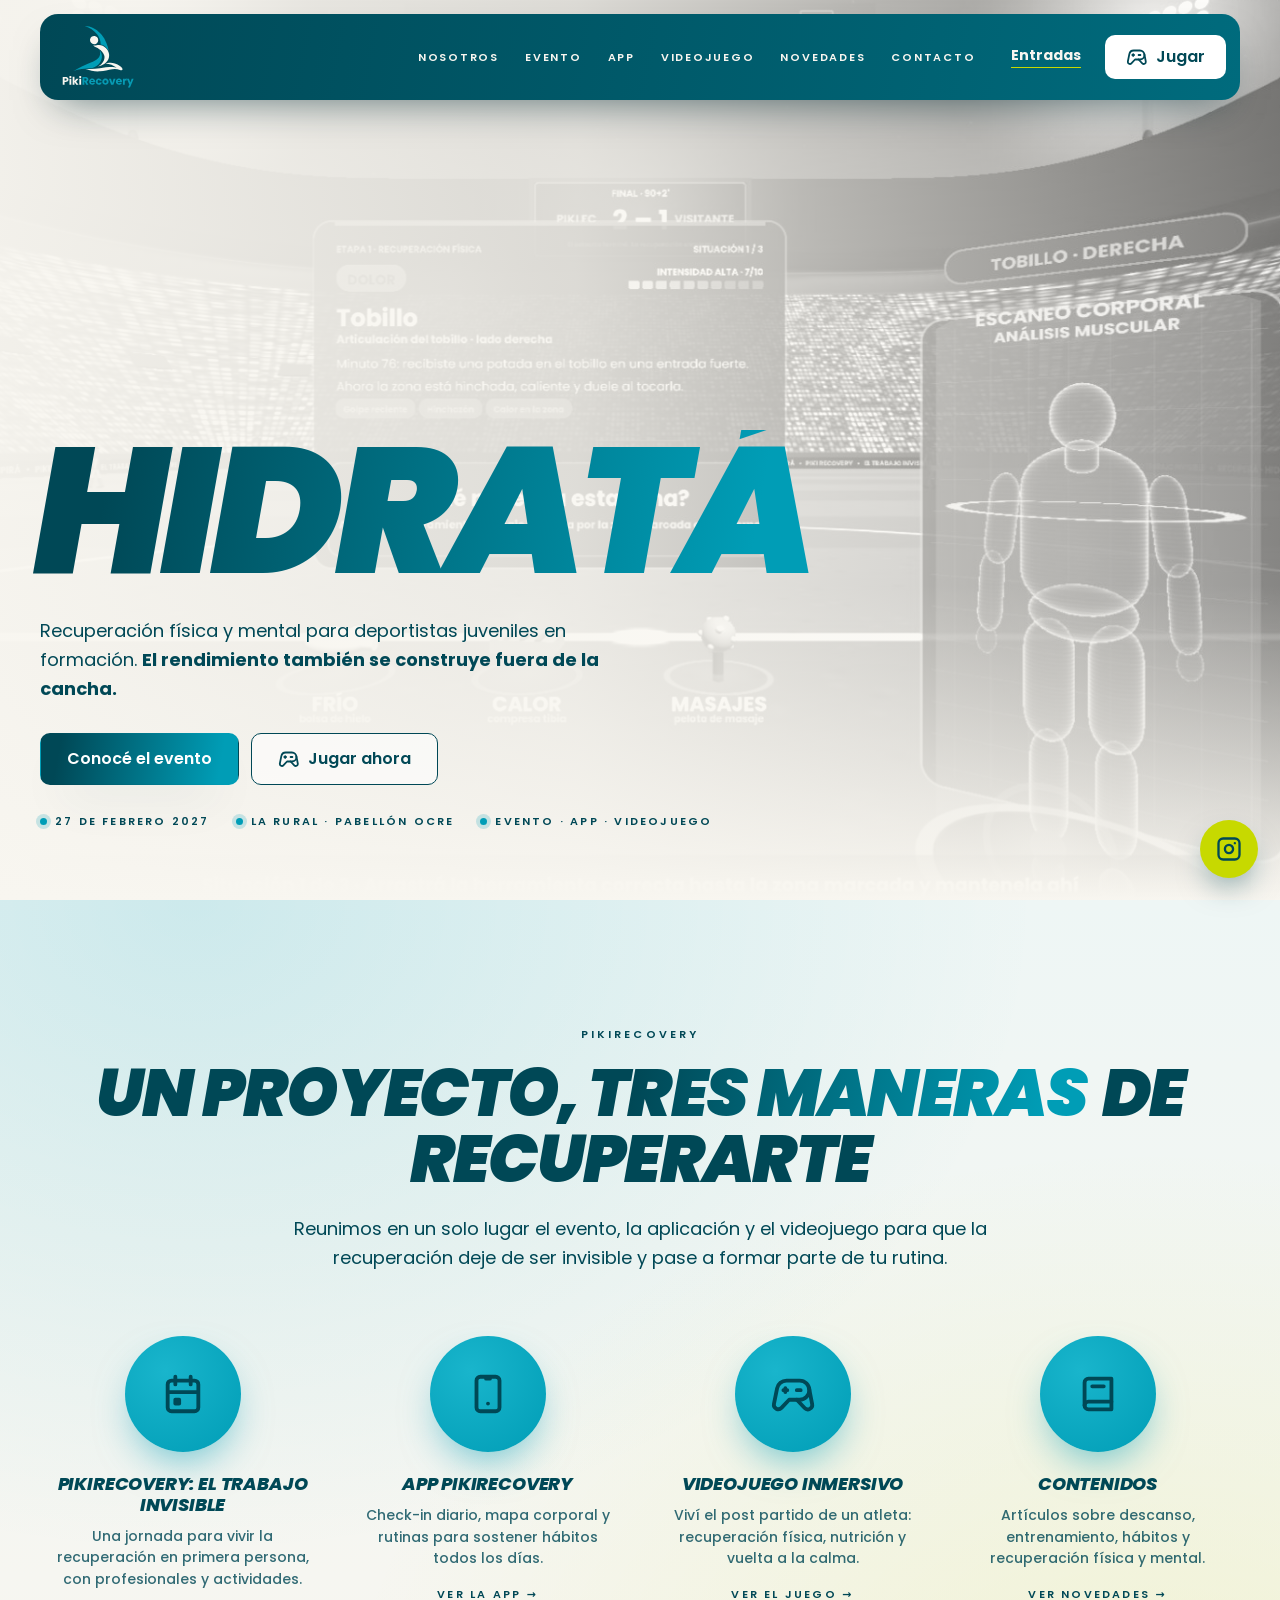
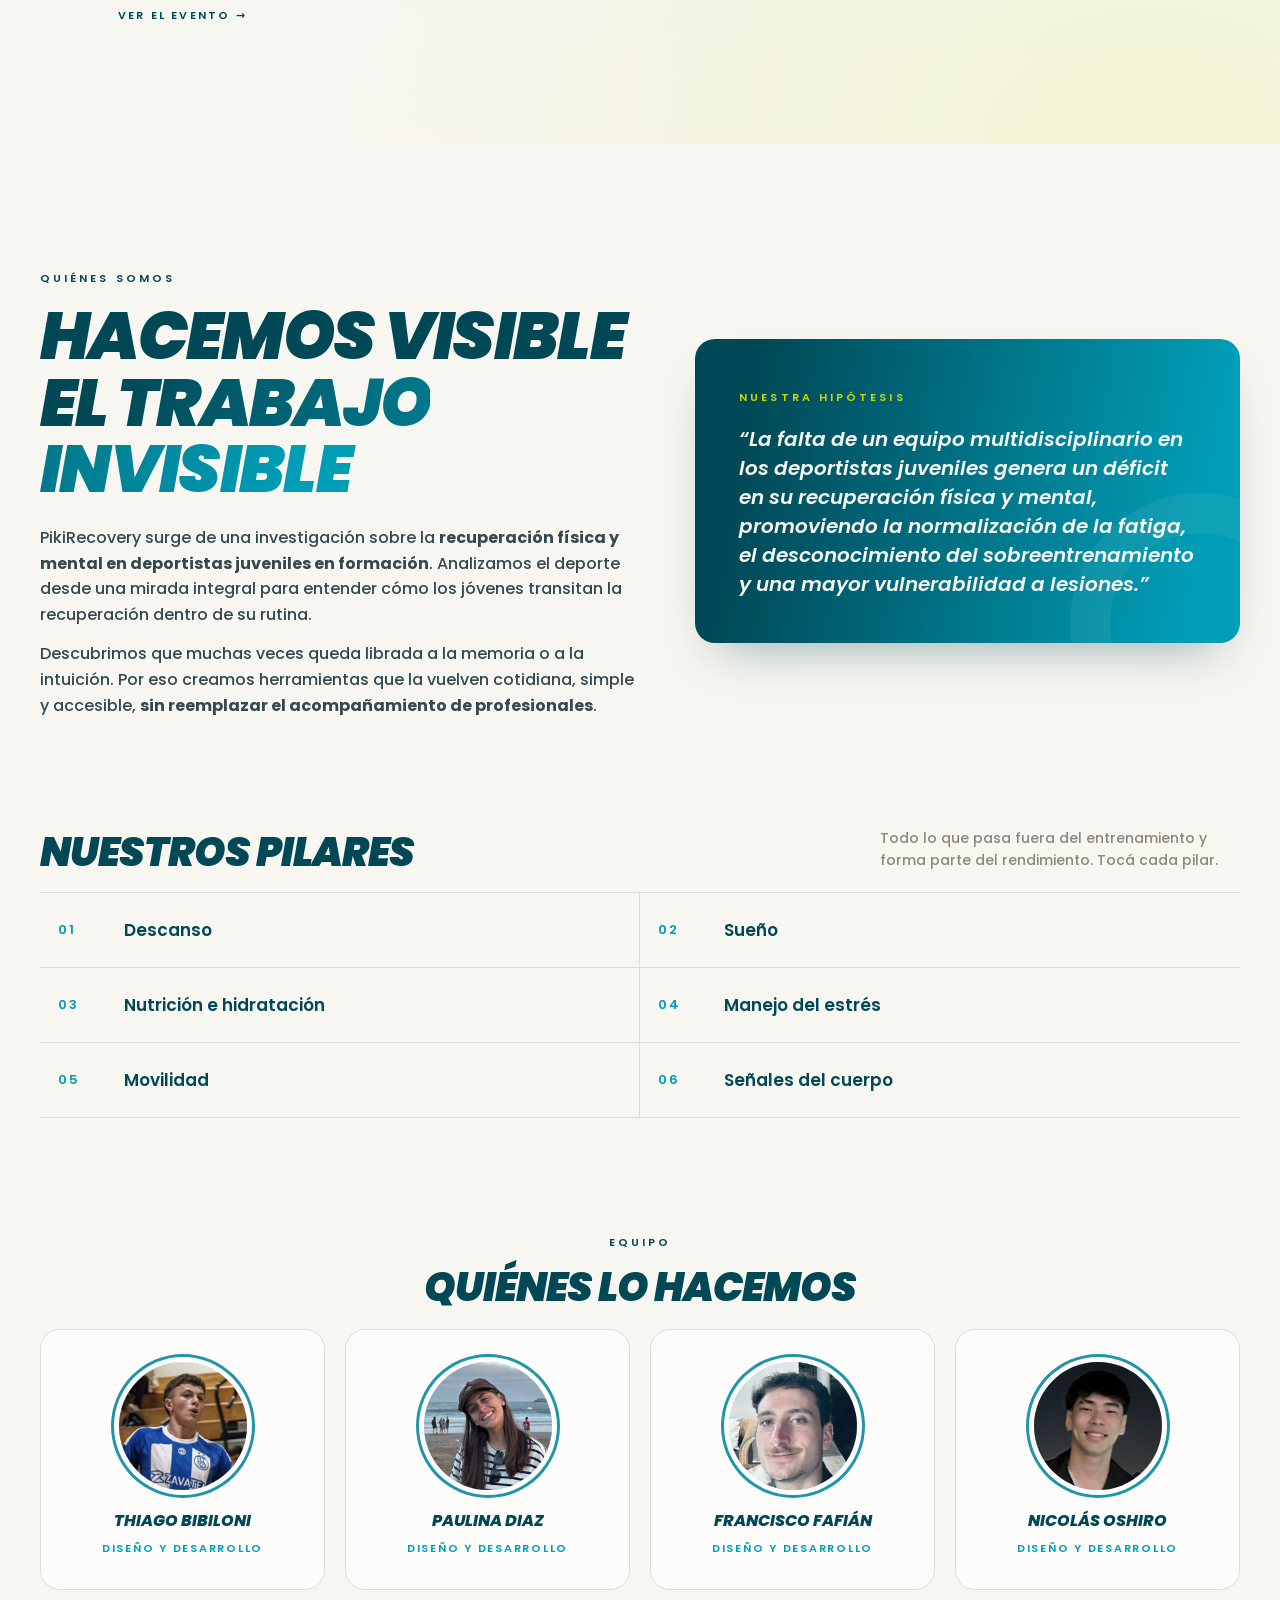
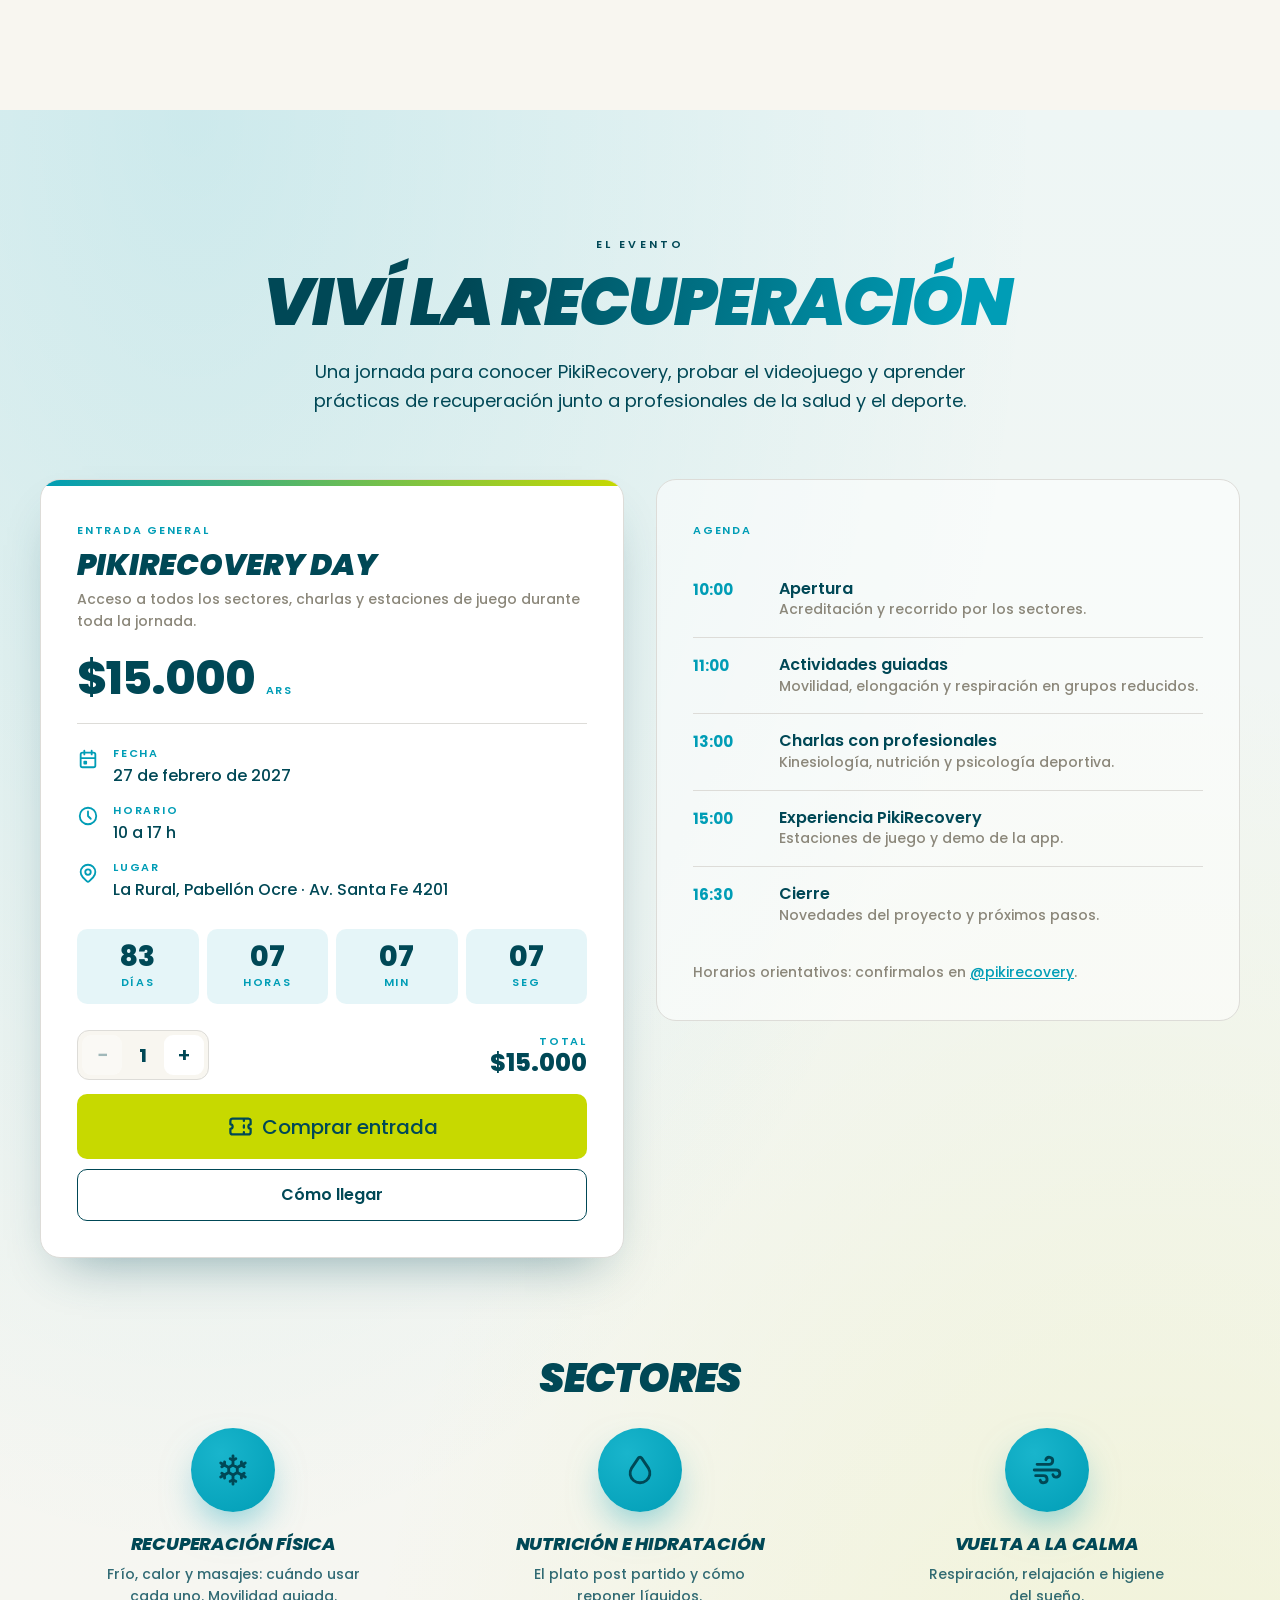
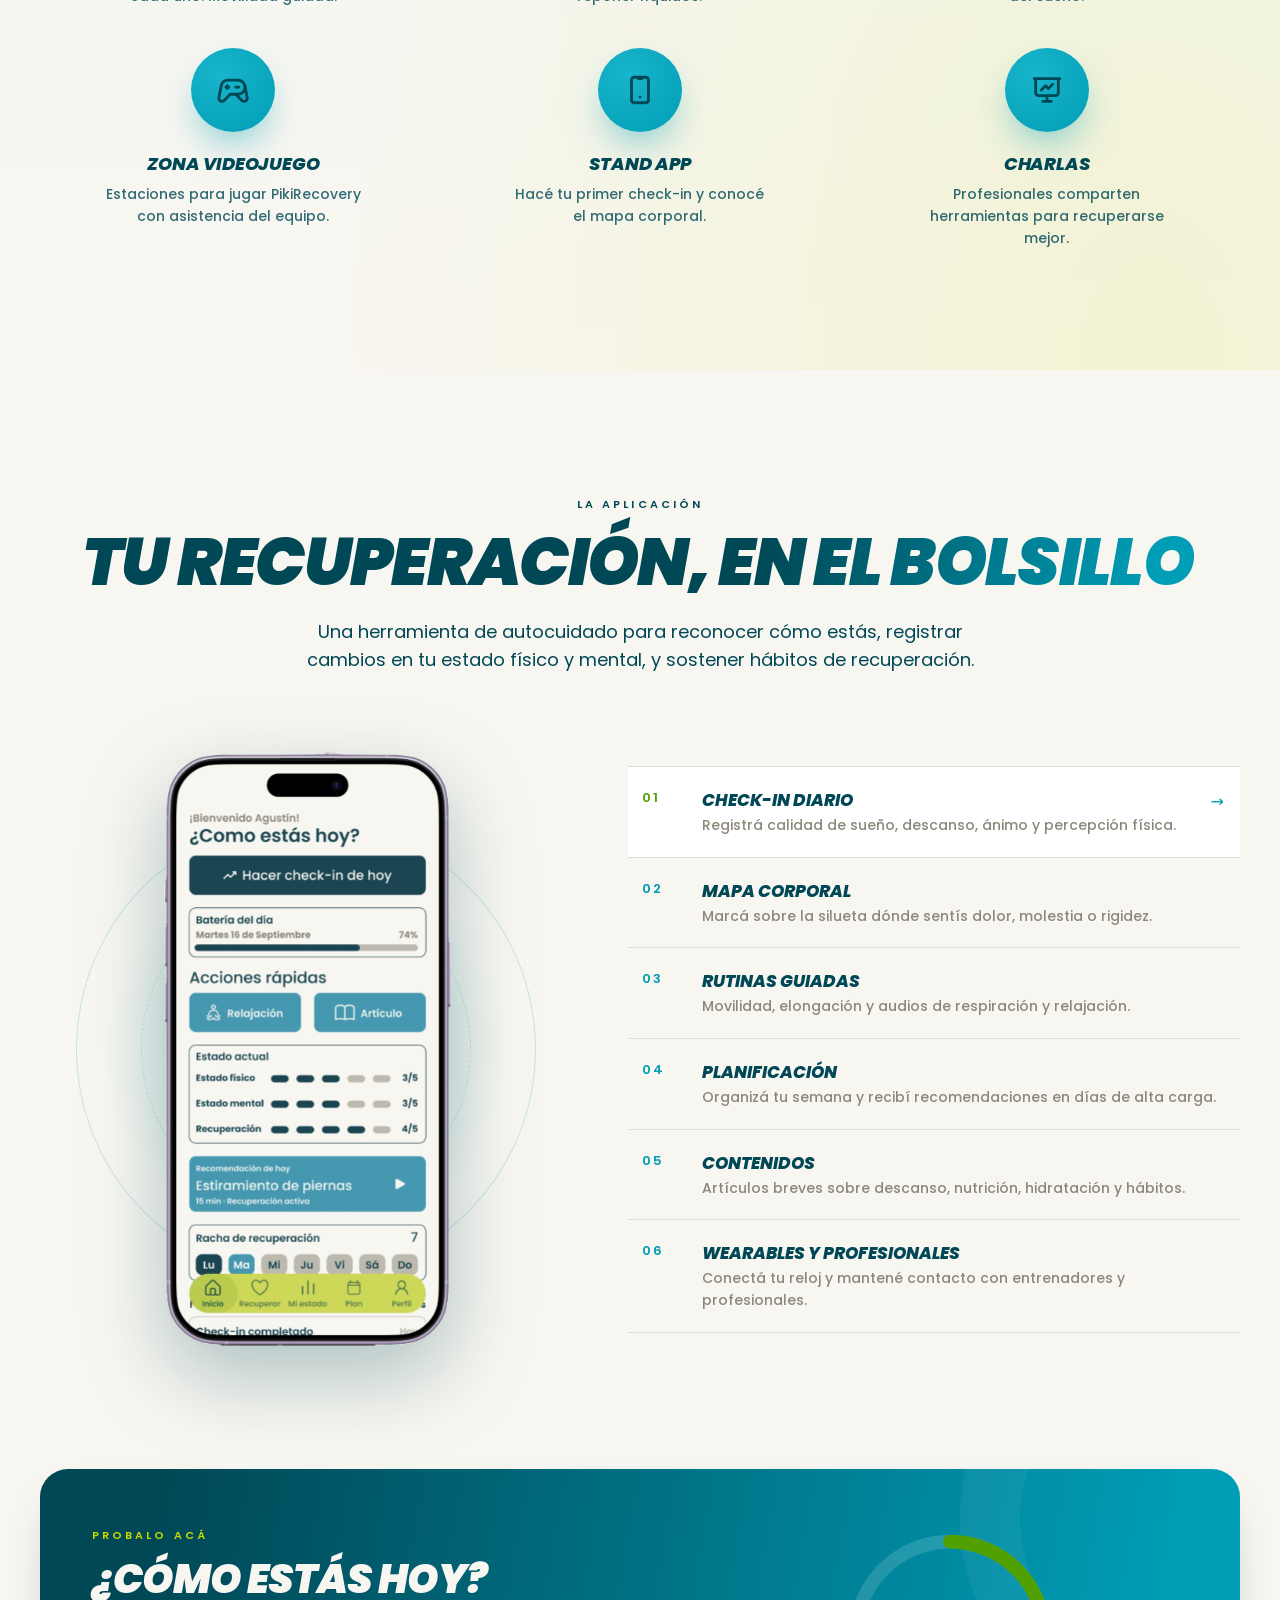
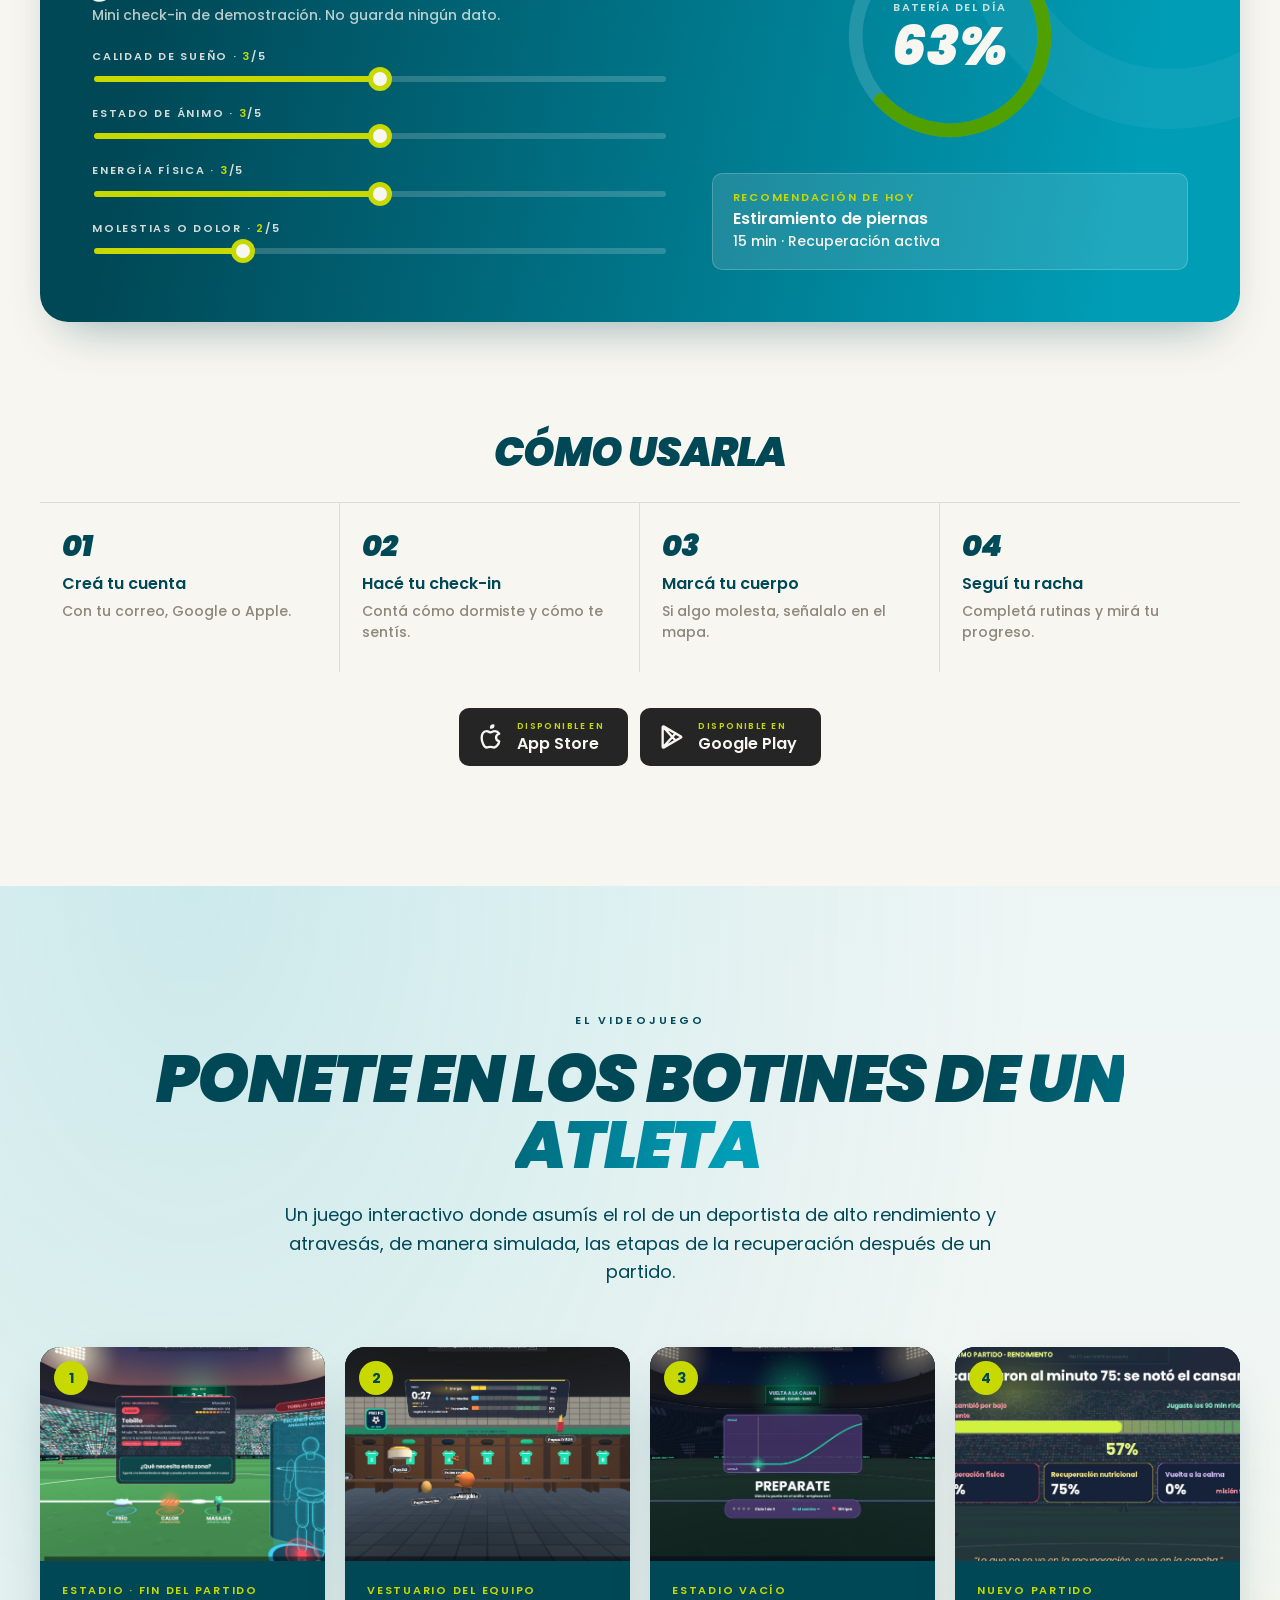
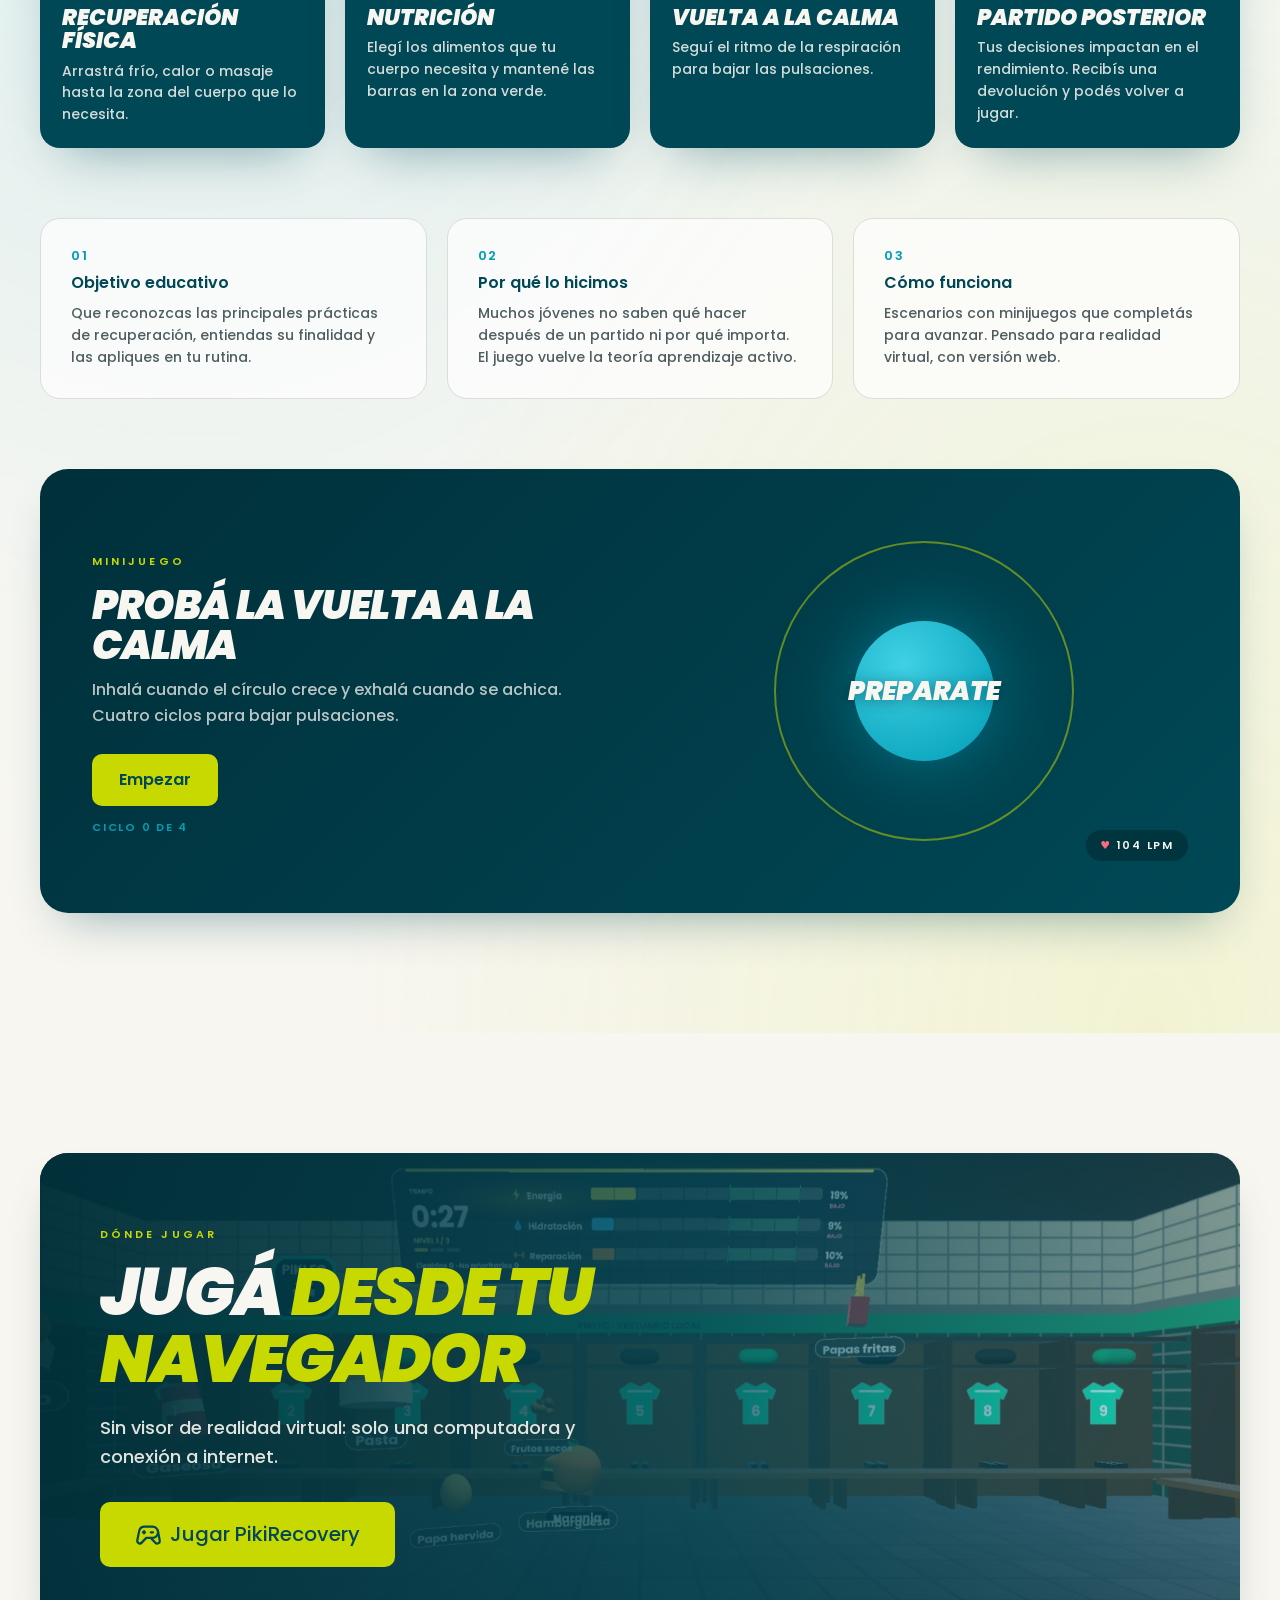
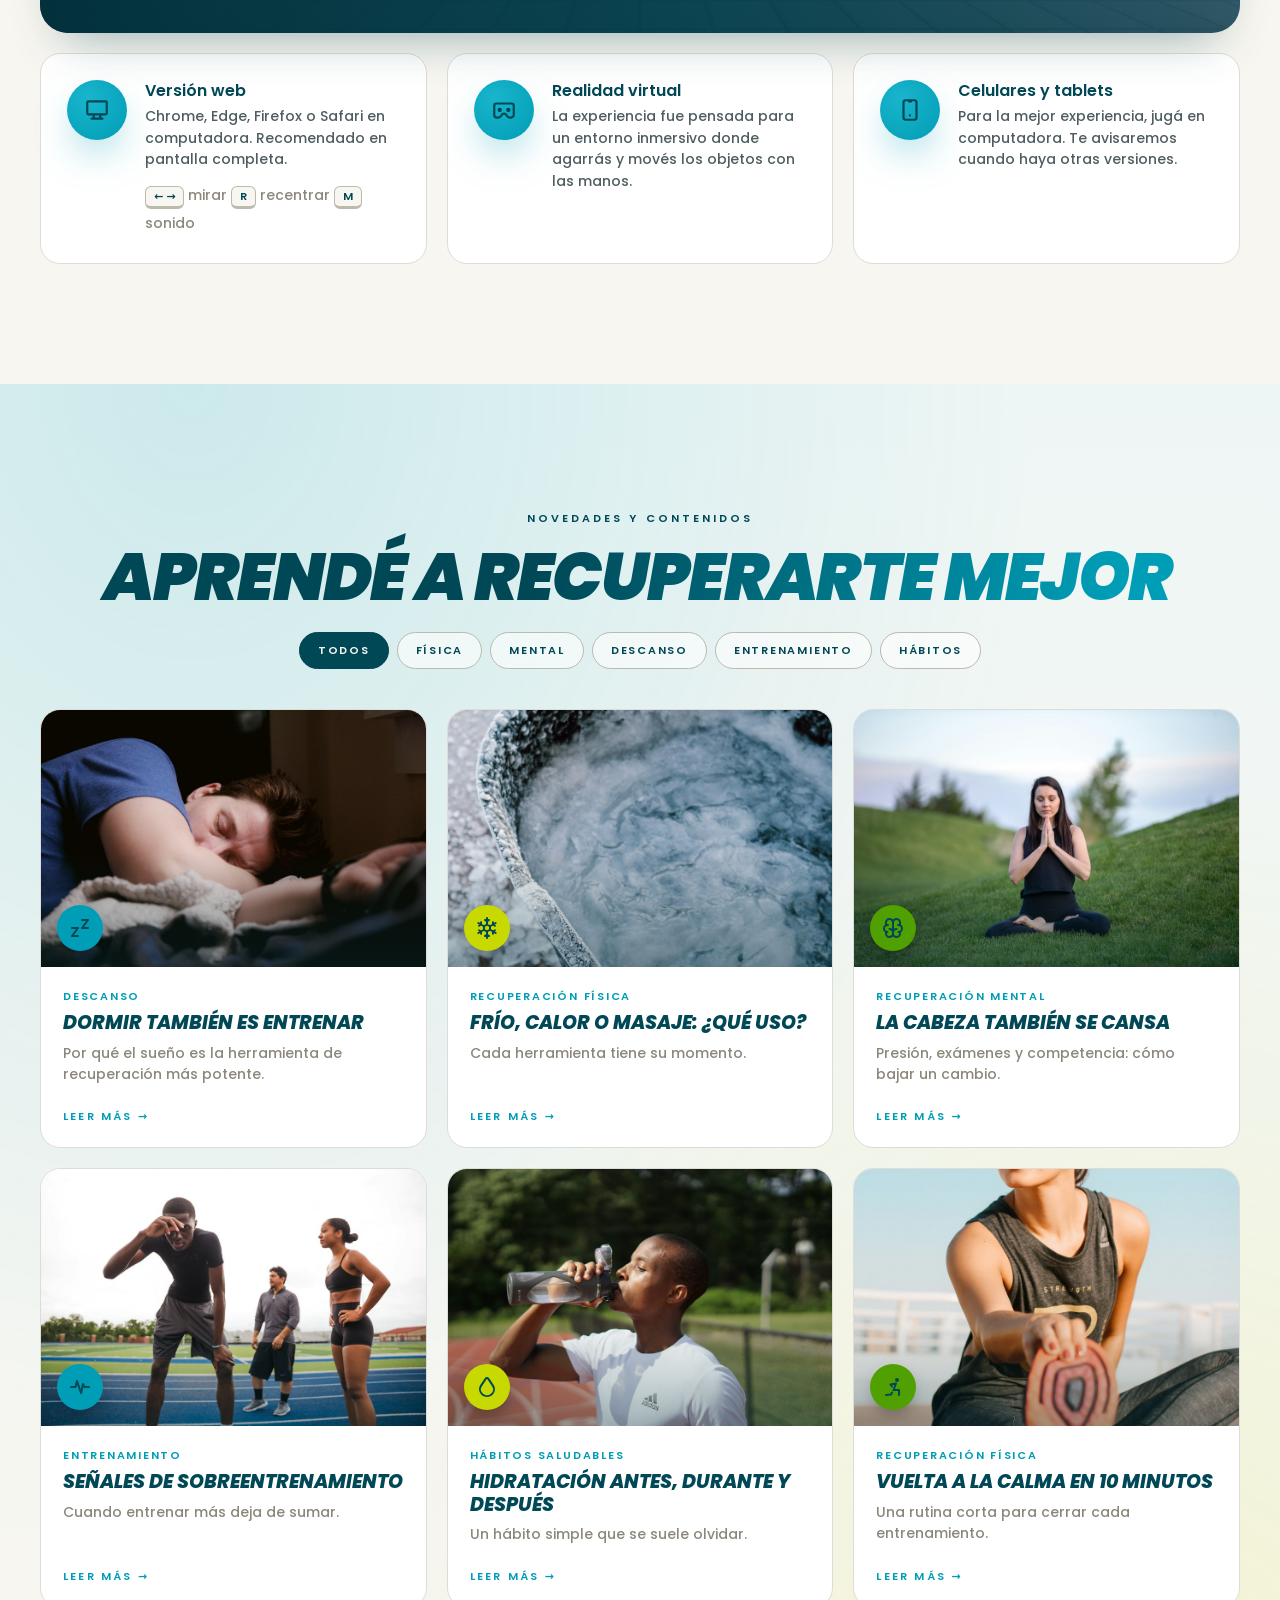
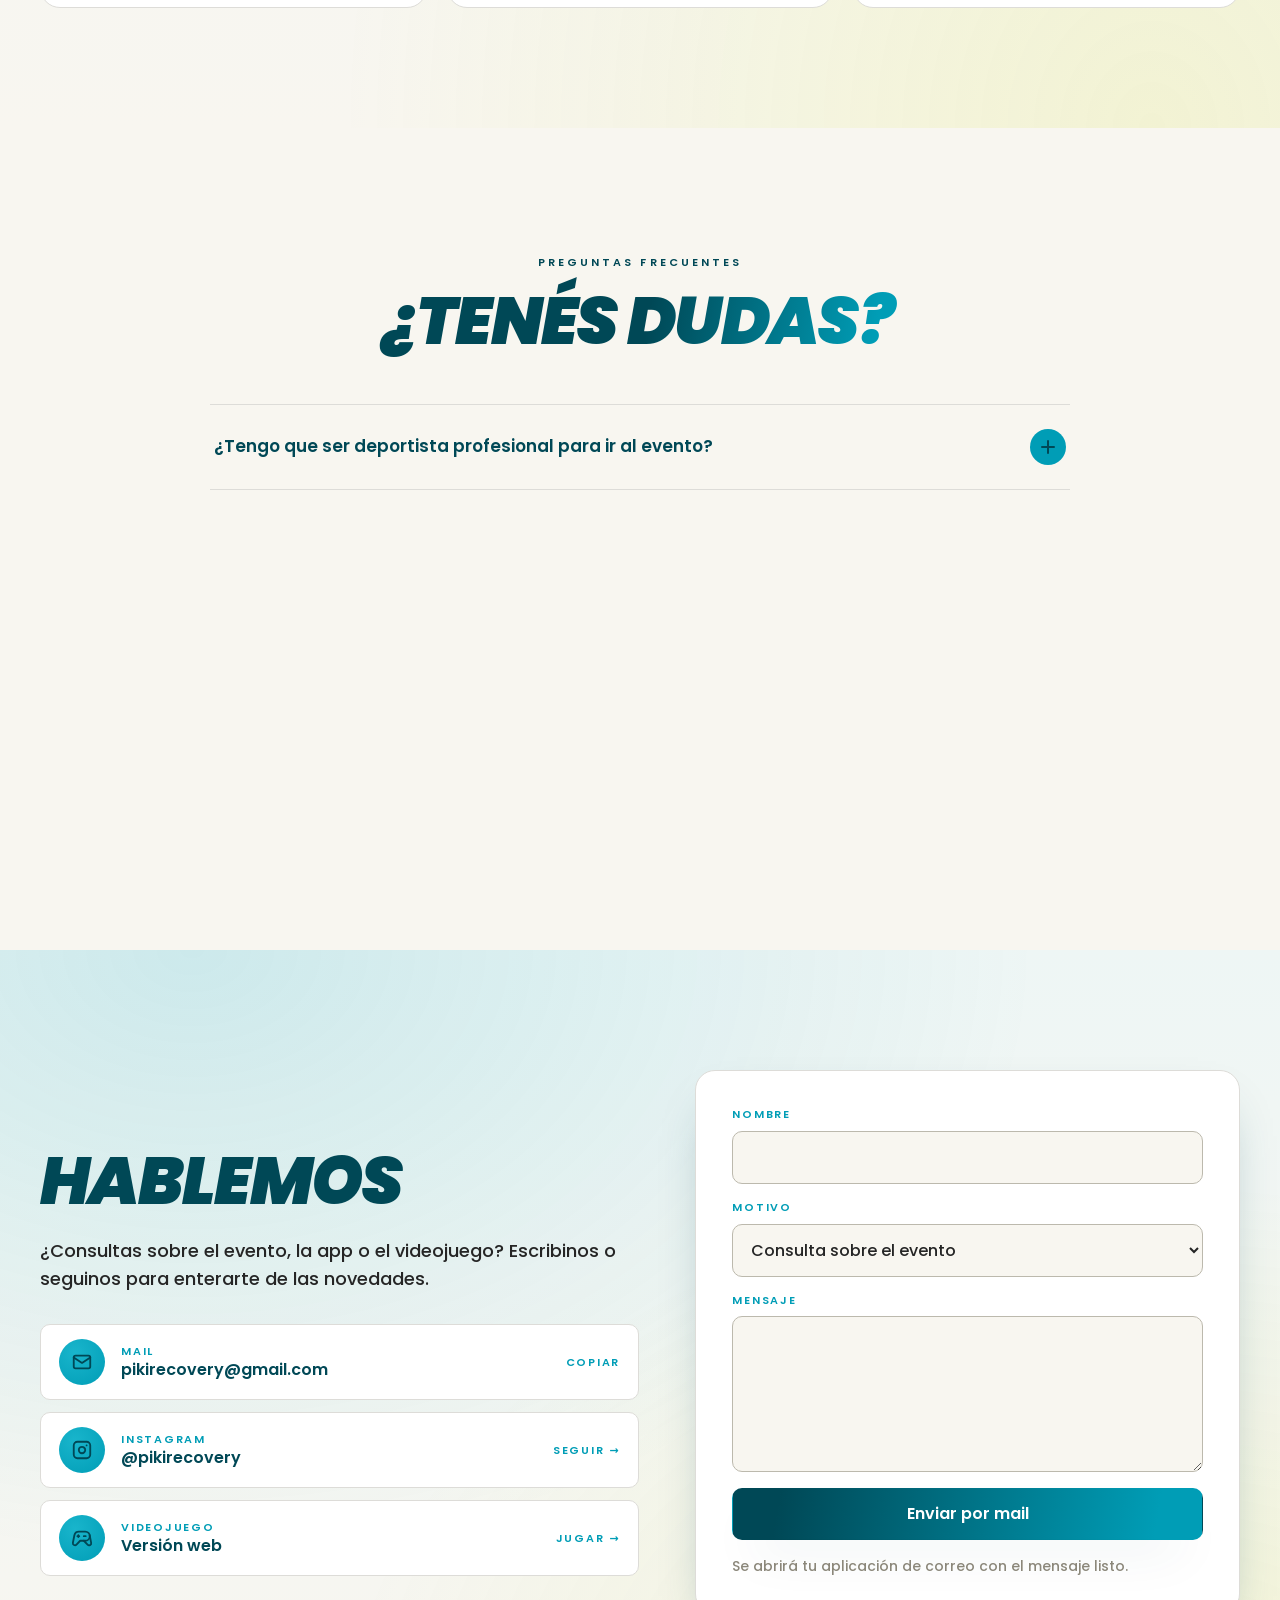
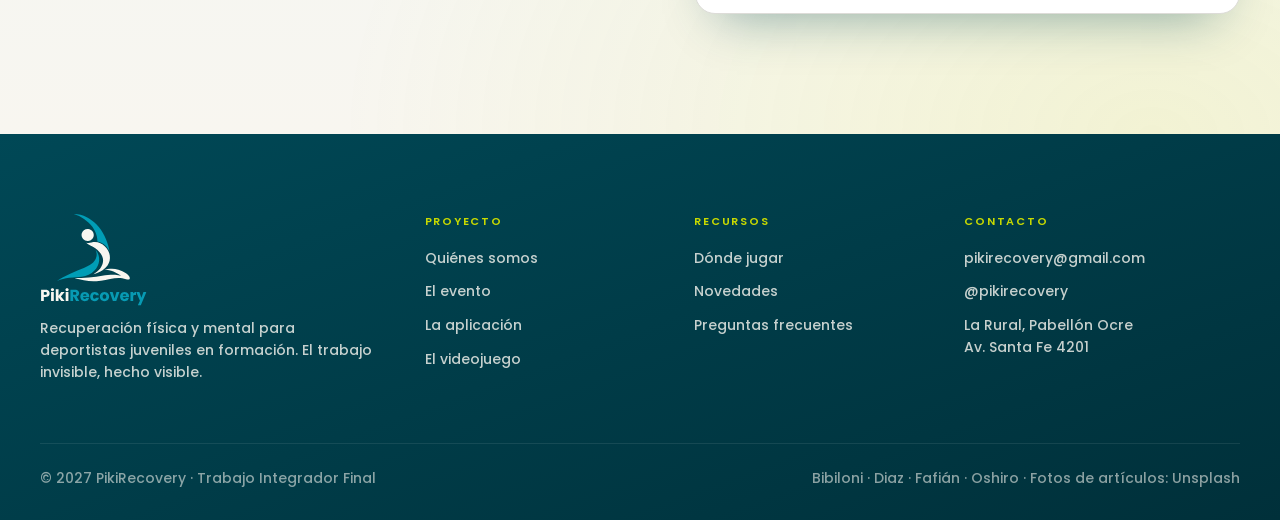
==== commit 637eadec: "Add files via upload" ====
--- a/index.html
+++ b/index.html
@@ -32,6 +32,7 @@
       <symbol id="i-zzz" viewBox="0 0 24 24"><path fill="none" stroke="currentColor" stroke-linecap="round" stroke-linejoin="round" stroke-width="2" d="M4 12h6l-6 8h6m4-16h6l-6 8h6"/></symbol>
       <symbol id="i-brain" viewBox="0 0 24 24"><g fill="none" stroke="currentColor" stroke-linecap="round" stroke-linejoin="round" stroke-width="2"><path d="M15.5 13a3.5 3.5 0 0 0-3.5 3.5v1a3.5 3.5 0 0 0 7 0v-1.8M8.5 13a3.5 3.5 0 0 1 3.5 3.5v1a3.5 3.5 0 0 1-7 0v-1.8"/><path d="M17.5 16a3.5 3.5 0 0 0 0-7H17"/><path d="M19 9.3V6.5a3.5 3.5 0 0 0-7 0M6.5 16a3.5 3.5 0 0 1 0-7H7"/><path d="M5 9.3V6.5a3.5 3.5 0 0 1 7 0v10"/></g></symbol>
       <symbol id="i-stretch" viewBox="0 0 24 24"><path fill="none" stroke="currentColor" stroke-linecap="round" stroke-linejoin="round" stroke-width="2" d="M15 5a1 1 0 1 0 2 0a1 1 0 1 0-2 0M5 20l5-.5l1-2m7 2.5v-5h-5.5L15 8.5l-5.5 1l1.5 2"/></symbol>
+      <symbol id="i-ticket" viewBox="0 0 24 24"><path fill="none" stroke="currentColor" stroke-linecap="round" stroke-linejoin="round" stroke-width="2" d="M15 5v2m0 4v2m0 4v2M5 5h14a2 2 0 0 1 2 2v3a2 2 0 0 0 0 4v3a2 2 0 0 1-2 2H5a2 2 0 0 1-2-2v-3a2 2 0 0 0 0-4V7a2 2 0 0 1 2-2"/></symbol>
       <symbol id="i-apple" viewBox="0 0 24 24"><path fill="none" stroke="currentColor" stroke-linecap="round" stroke-linejoin="round" stroke-width="2" d="M8.286 7.008C5.07 7.008 4 10.238 4 12.928C4 16.157 6.143 21 8.286 21c1.165-.05 1.799-.538 3.214-.538c1.406 0 1.607.538 3.214.538S19 17.771 19 15.619c-.03-.011-2.649-.434-2.679-3.23c-.02-2.335 2.589-3.179 2.679-3.228c-1.096-1.606-3.162-2.113-3.750-2.153c-1.535-.12-3.032 1.077-3.75 1.077c-.729 0-2.036-1.077-3.214-1.077M12 4a2 2 0 0 0 2-2a2 2 0 0 0-2 2"/></symbol>
       <symbol id="i-play" viewBox="0 0 24 24"><path fill="none" stroke="currentColor" stroke-linecap="round" stroke-linejoin="round" stroke-width="2" d="M4 3.71v16.58a.7.7 0 0 0 1.05.606l14.622-8.42a.55.55 0 0 0 0-.953L5.05 3.104A.7.7 0 0 0 4 3.711zM15 9L4.5 20.5m0-17L15 15"/></symbol>
 
@@ -96,9 +97,9 @@
         <h2 class="title reveal">Un proyecto, <em>tres maneras</em> de recuperarte</h2>
         <p class="p1 intro reveal">Reunimos en un solo lugar el evento, la aplicación y el videojuego para que la recuperación deje de ser invisible y pase a formar parte de tu rutina.</p>
         <div class="badges">
-          <a href="#evento" class="badge reveal"><span class="badge-ico"><svg><use href="#i-calendar"/></svg></span><h3 class="badge-t">El evento</h3><p class="p3">Una jornada para vivir la recuperación en primera persona, con profesionales y actividades.</p><span class="more">Ver el evento →</span></a>
-          <a href="#app" class="badge reveal"><span class="badge-ico"><svg><use href="#i-phone"/></svg></span><h3 class="badge-t">La aplicación</h3><p class="p3">Check-in diario, mapa corporal y rutinas para sostener hábitos todos los días.</p><span class="more">Ver la app →</span></a>
-          <a href="#juego" class="badge reveal"><span class="badge-ico"><svg><use href="#i-game"/></svg></span><h3 class="badge-t">El videojuego</h3><p class="p3">Viví el post partido de un atleta: recuperación física, nutrición y vuelta a la calma.</p><span class="more">Ver el juego →</span></a>
+          <a href="#evento" class="badge reveal"><span class="badge-ico"><svg><use href="#i-calendar"/></svg></span><h3 class="badge-t">PikiRecovery: el trabajo invisible</h3><p class="p3">Una jornada para vivir la recuperación en primera persona, con profesionales y actividades.</p><span class="more">Ver el evento →</span></a>
+          <a href="#app" class="badge reveal"><span class="badge-ico"><svg><use href="#i-phone"/></svg></span><h3 class="badge-t">App PikiRecovery</h3><p class="p3">Check-in diario, mapa corporal y rutinas para sostener hábitos todos los días.</p><span class="more">Ver la app →</span></a>
+          <a href="#juego" class="badge reveal"><span class="badge-ico"><svg><use href="#i-game"/></svg></span><h3 class="badge-t">Videojuego inmersivo</h3><p class="p3">Viví el post partido de un atleta: recuperación física, nutrición y vuelta a la calma.</p><span class="more">Ver el juego →</span></a>
           <a href="#novedades" class="badge reveal"><span class="badge-ico"><svg><use href="#i-book"/></svg></span><h3 class="badge-t">Contenidos</h3><p class="p3">Artículos sobre descanso, entrenamiento, hábitos y recuperación física y mental.</p><span class="more">Ver novedades →</span></a>
         </div>
       </div>
@@ -172,7 +173,16 @@
               <div><strong data-cd="m">0</strong><span class="mono">min</span></div>
               <div><strong data-cd="s">0</strong><span class="mono">seg</span></div>
             </div>
-            <a class="btn btn-dark full" href="https://www.google.com/maps/search/?api=1&query=La+Rural+Av.+Santa+Fe+4201+Buenos+Aires" target="_blank" rel="noopener">Cómo llegar</a>
+            <div class="buy">
+              <div class="qty" role="group" aria-label="Cantidad de entradas">
+                <button type="button" class="qty-btn" id="qtyMinus" aria-label="Quitar una entrada">−</button>
+                <output id="qty" aria-live="polite">1</output>
+                <button type="button" class="qty-btn" id="qtyPlus" aria-label="Sumar una entrada">+</button>
+              </div>
+              <div class="buy-total"><span class="mono">Total</span><strong id="qtyTotal">$15.000</strong></div>
+            </div>
+            <a class="btn btn-lima full big buy-btn" id="buyBtn" href="compra.html"><svg class="btn-ico" aria-hidden="true"><use href="#i-ticket"/></svg>Comprar entrada</a>
+            <a class="btn btn-outline full" href="https://www.google.com/maps/search/?api=1&query=La+Rural+Av.+Santa+Fe+4201+Buenos+Aires" target="_blank" rel="noopener">Cómo llegar</a>
           </article>
 
           <div class="agenda reveal">
--- a/style.css
+++ b/style.css
@@ -206,6 +206,15 @@
 .countdown { display: grid; grid-template-columns: repeat(4, 1fr); gap: 8px; margin: 26px 0; }
 .countdown div { display: grid; justify-items: center; gap: 4px; padding: 14px 4px; border-radius: var(--radius); background: var(--celeste-10); }
 .countdown strong { font: 800 28px/1 var(--font); color: var(--petroleo); font-variant-numeric: tabular-nums; }
+.buy { display: flex; align-items: center; justify-content: space-between; gap: 16px; margin-bottom: 14px; }
+.qty { display: flex; align-items: center; gap: 4px; padding: 4px; border-radius: 12px; border: 1px solid var(--gris-3); background: var(--crema); }
+.qty-btn { width: 40px; height: 40px; border: 0; border-radius: 9px; background: var(--blanco); color: var(--petroleo); font: 600 20px/1 var(--font); cursor: pointer; transition: background .25s, color .25s; }
+.qty-btn:hover:not(:disabled) { background: var(--petroleo); color: var(--crema); }
+.qty-btn:disabled { opacity: .35; cursor: not-allowed; }
+.qty output { min-width: 34px; text-align: center; font: 800 18px var(--font); color: var(--petroleo); font-variant-numeric: tabular-nums; }
+.buy-total { display: grid; justify-items: end; }
+.buy-total strong { font: 800 24px/1.1 var(--font); color: var(--petroleo); font-variant-numeric: tabular-nums; }
+.buy-btn { margin-bottom: 10px; font-weight: 700; animation: glow 2.4s ease-in-out infinite; }
 .agenda { padding: 36px; border-radius: var(--radius-lg); background: rgba(255, 255, 255, .55); border: 1px solid var(--gris-3); --d: .12s; }
 .timeline { list-style: none; padding: 0; margin: 20px 0; }
 .timeline li { display: grid; grid-template-columns: 70px 1fr; gap: 16px; padding: 16px 0; border-bottom: 1px solid var(--gris-3); }
@@ -436,3 +445,54 @@
   html { scroll-behavior: auto; }
   .reveal { opacity: 1; transform: none; }
 }
+
+/* ---------- Página de compra ---------- */
+.nav-back { margin-left: auto; font: 600 11px var(--font); text-transform: uppercase; letter-spacing: .16em; text-decoration: none; padding: 10px 14px; border-radius: 8px; transition: background .25s; }
+.nav-back:hover { background: rgba(255, 255, 255, .1); }
+.checkout { min-height: 100vh; padding-top: 150px; }
+.checkout .title { font-size: clamp(32px, 4.6vw, 58px); }
+.steps-bar { list-style: none; padding: 0; margin: 0 auto 40px; display: flex; justify-content: center; gap: 12px; }
+.steps-bar li { display: flex; align-items: center; gap: 10px; padding: 8px 16px 8px 8px; border-radius: 99px; background: rgba(255, 255, 255, .7); border: 1px solid var(--gris-3); font: 600 11px var(--font); text-transform: uppercase; letter-spacing: .16em; color: var(--gris-1); }
+.steps-bar span { width: 28px; height: 28px; border-radius: 50%; display: grid; place-items: center; background: var(--gris-3); color: var(--petroleo); font: 700 13px var(--font); letter-spacing: 0; }
+.steps-bar li.on { color: var(--petroleo); border-color: var(--petroleo); }
+.steps-bar li.on span { background: var(--petroleo); color: var(--lima); }
+.steps-bar li.ok span { background: var(--lima); }
+.checkout-grid { display: grid; grid-template-columns: 1.35fr 1fr; gap: 28px; align-items: start; }
+.checkout-grid > * { min-width: 0; }
+.form-t { font: italic 900 24px/1 var(--font); text-transform: uppercase; color: var(--petroleo); margin-bottom: 4px; }
+.row2 { display: grid; grid-template-columns: 1fr 1fr; gap: 16px; }
+.row2 > * { min-width: 0; }
+.form .err { display: none; color: #c2324a; font: 500 12px var(--font); }
+.form label.invalid input { border-color: #c2324a; box-shadow: 0 0 0 4px rgba(194, 50, 74, .12); }
+.form label.invalid .err { display: block; }
+.form .check { display: flex; align-items: center; gap: 12px; font: var(--p3); color: var(--negro); cursor: pointer; }
+.form .check input { width: 20px; height: 20px; accent-color: var(--petroleo); padding: 0; flex: none; }
+.summary { position: sticky; top: 110px; }
+.summary .ticket-t { margin-bottom: 18px; }
+.summary .buy { margin: 22px 0 6px; }
+.lines { margin: 0; display: grid; }
+.lines > div { display: flex; justify-content: space-between; gap: 16px; padding: 12px 0; border-bottom: 1px solid var(--gris-3); font: var(--p2); }
+.lines dt { color: var(--gris-1); }
+.lines dd { margin: 0; color: var(--petroleo); font-weight: 600; text-align: right; overflow-wrap: anywhere; font-variant-numeric: tabular-nums; }
+.lines .total { border-bottom: 0; border-top: 2px solid var(--petroleo); margin-top: 4px; padding-top: 16px; }
+.lines .total dt, .lines .total dd { font: 800 22px var(--font); color: var(--petroleo); }
+.done-card { max-width: 640px; margin: 0 auto; padding: 48px 40px; border-radius: 28px; background: var(--blanco); border: 1px solid var(--gris-3); box-shadow: var(--shadow); text-align: center; display: grid; justify-items: center; gap: 6px; }
+.done-card .title { margin: 6px 0 4px; }
+.done-card .p1 { color: var(--petroleo); font-weight: 400; max-width: 480px; }
+.narrow-lines { width: 100%; text-align: left; margin: 18px 0 10px; }
+.done-actions { display: flex; flex-wrap: wrap; justify-content: center; gap: 12px; margin: 16px 0 6px; }
+.done-check { width: 88px; height: 88px; margin-bottom: 8px; }
+.done-check circle { fill: var(--lima); stroke: none; transform-origin: center; animation: popIn .5s var(--ease) both; }
+.done-check path { fill: none; stroke: var(--petroleo); stroke-width: 4; stroke-linecap: round; stroke-linejoin: round; stroke-dasharray: 40; stroke-dashoffset: 40; animation: draw .5s .35s var(--ease) forwards; }
+@keyframes popIn { from { transform: scale(0); } }
+@keyframes draw { to { stroke-dashoffset: 0; } }
+@media (max-width: 960px) {
+  .checkout-grid { grid-template-columns: 1fr; }
+  .summary { position: static; order: -1; }
+}
+@media (max-width: 620px) {
+  .checkout { padding-top: 120px; }
+  .row2 { grid-template-columns: 1fr; }
+  .done-card { padding: 36px 20px; }
+  .steps-bar li { padding-right: 12px; }
+}
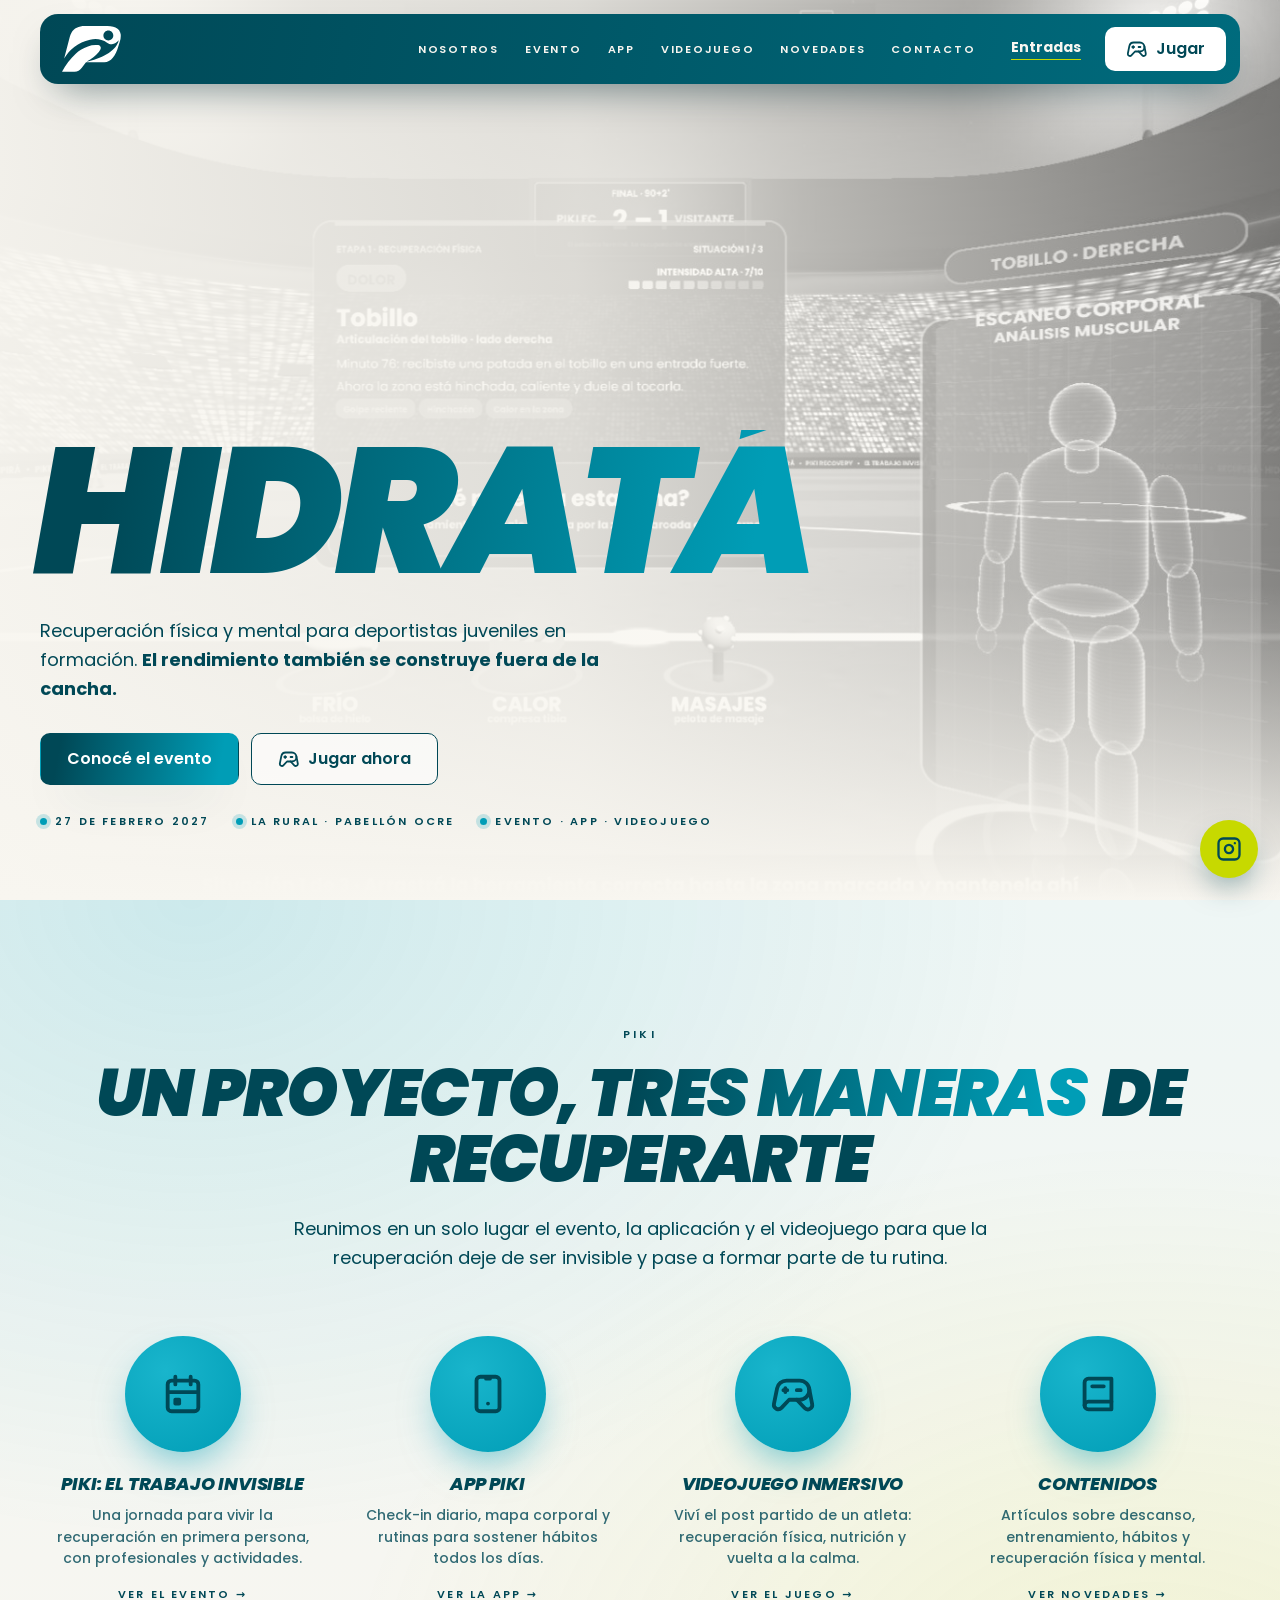
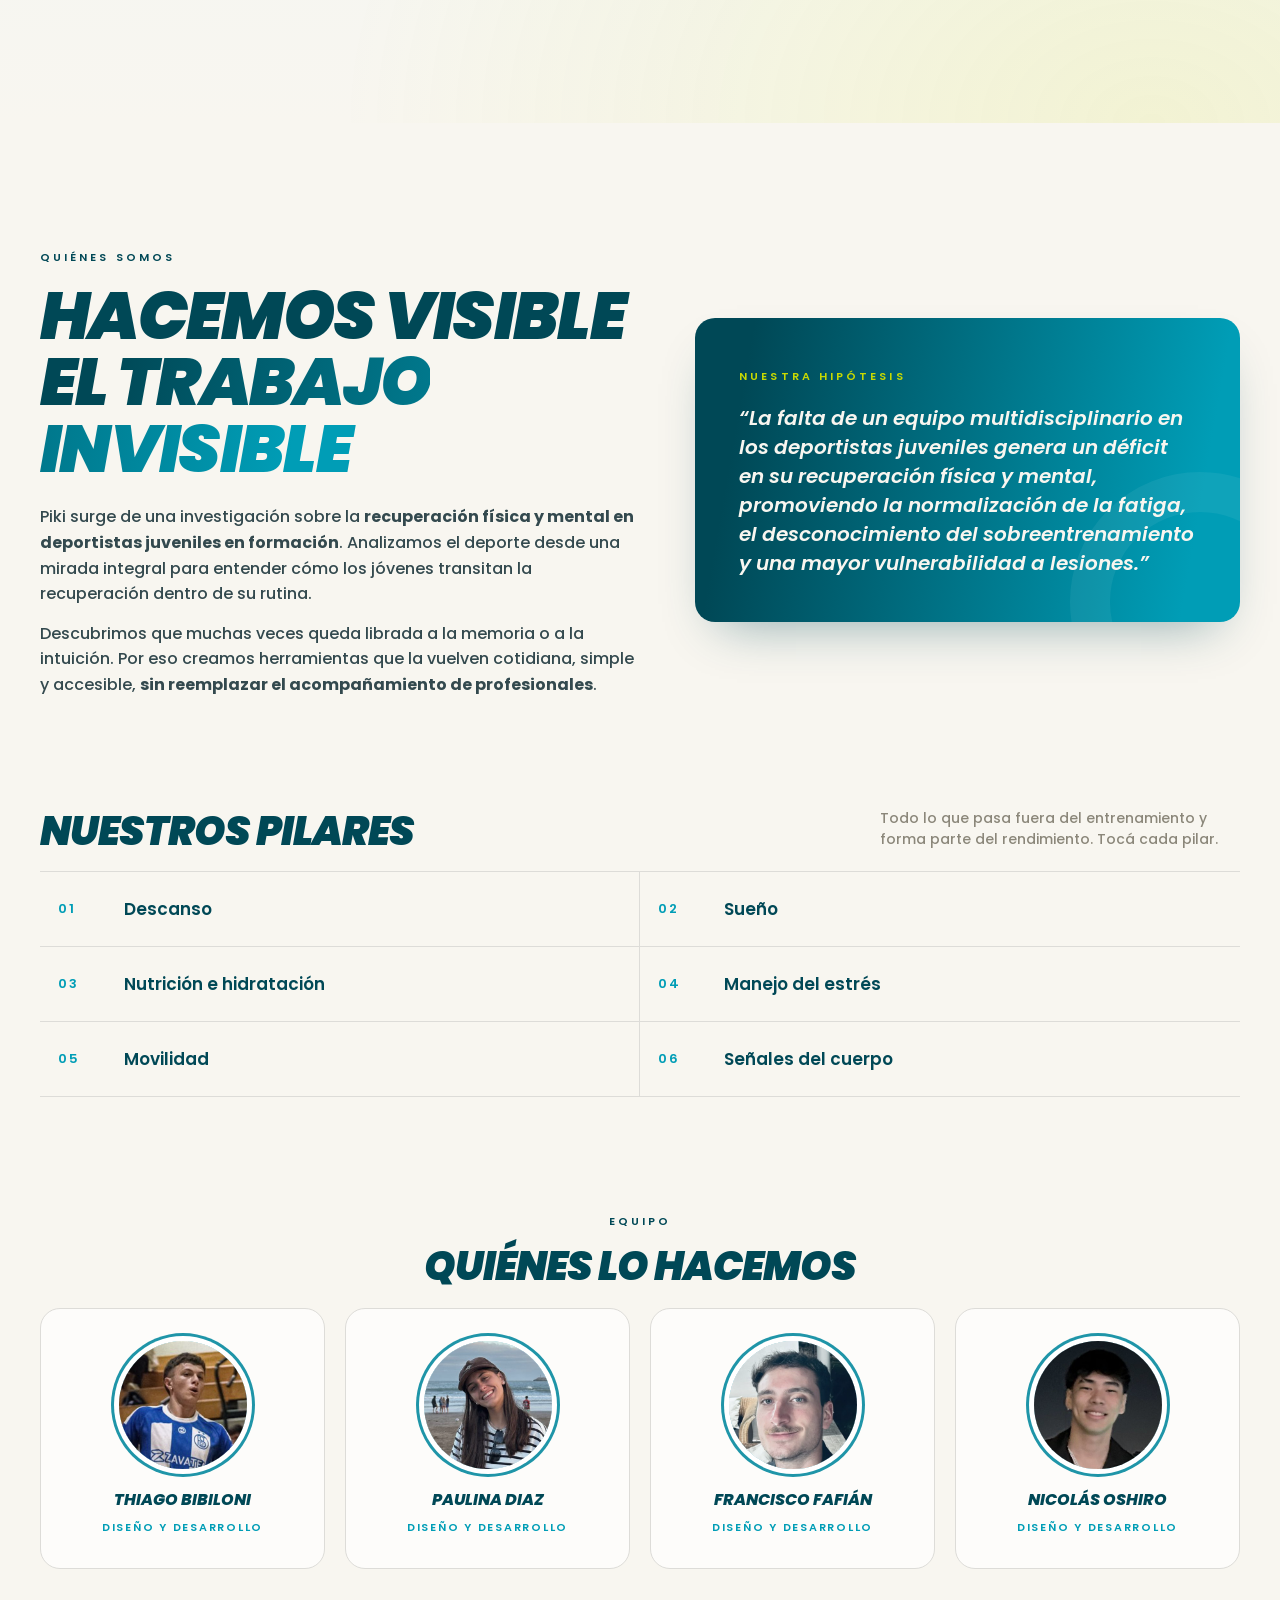
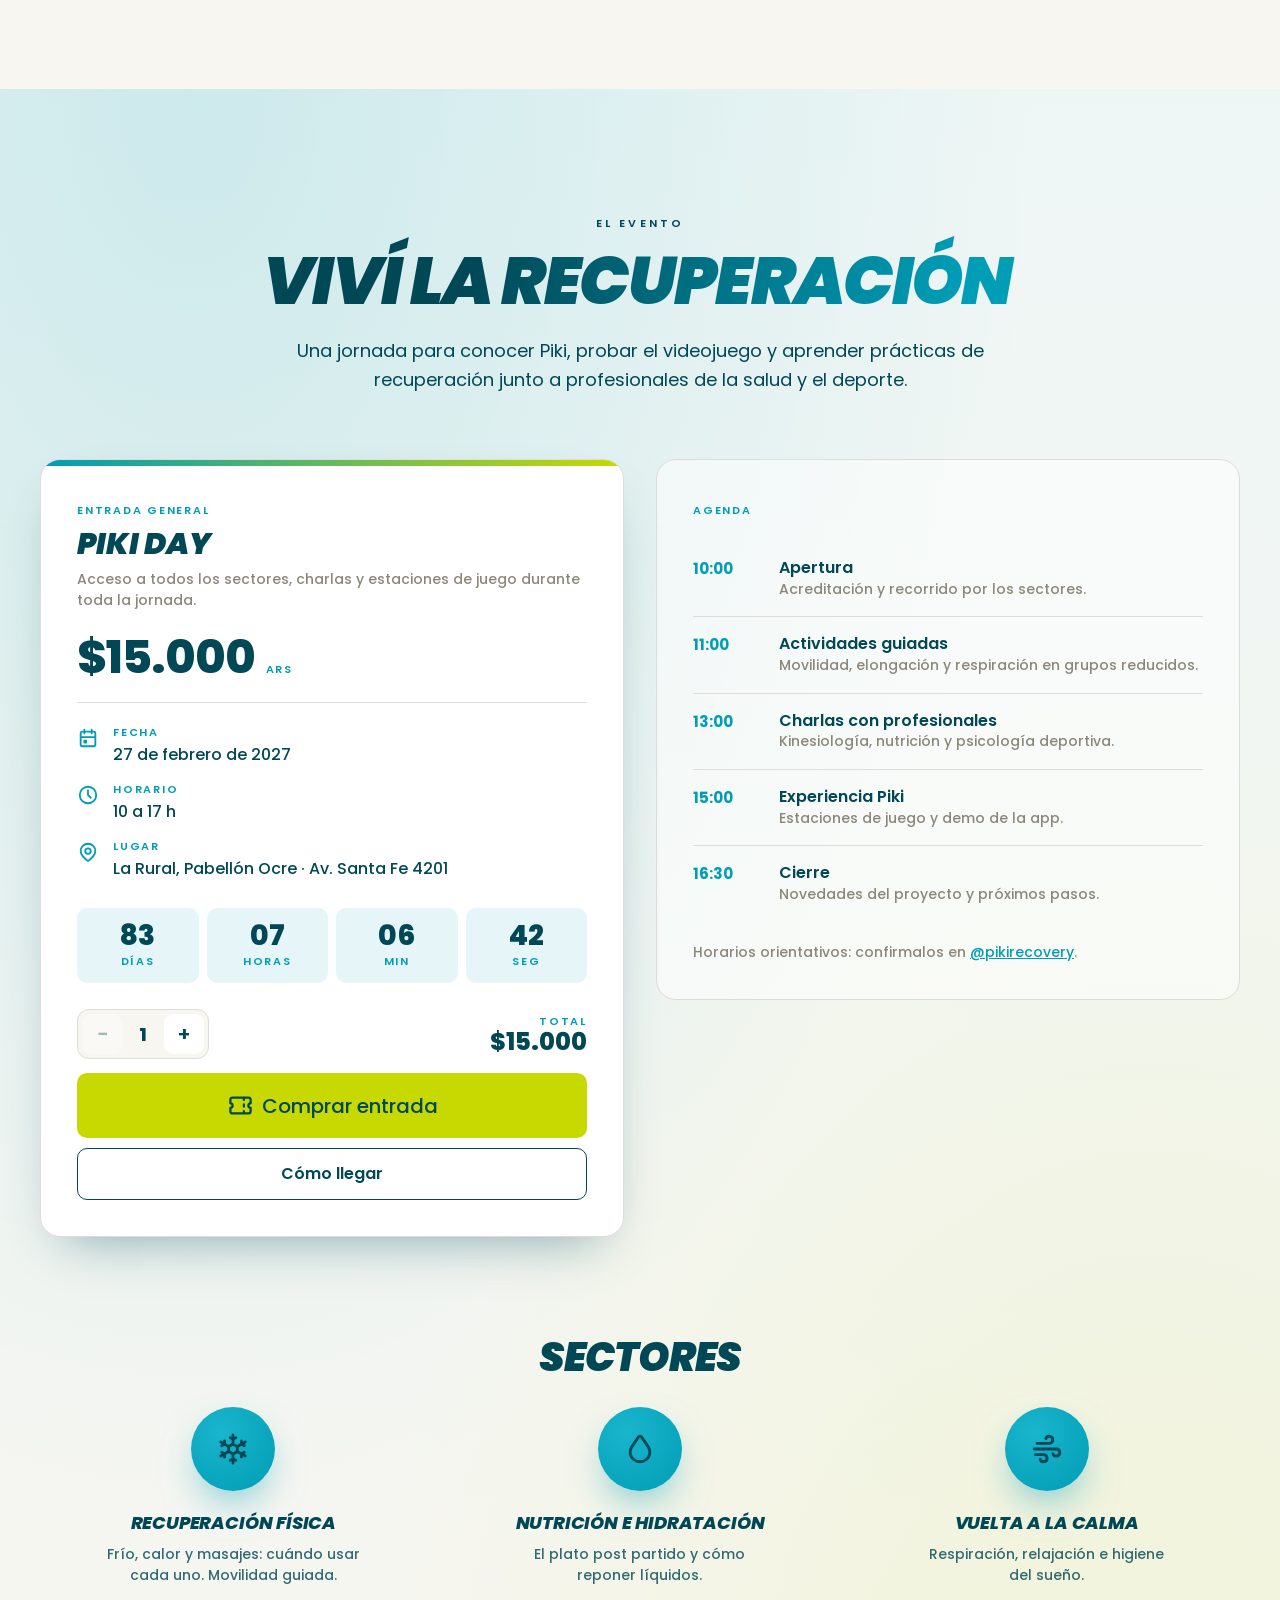
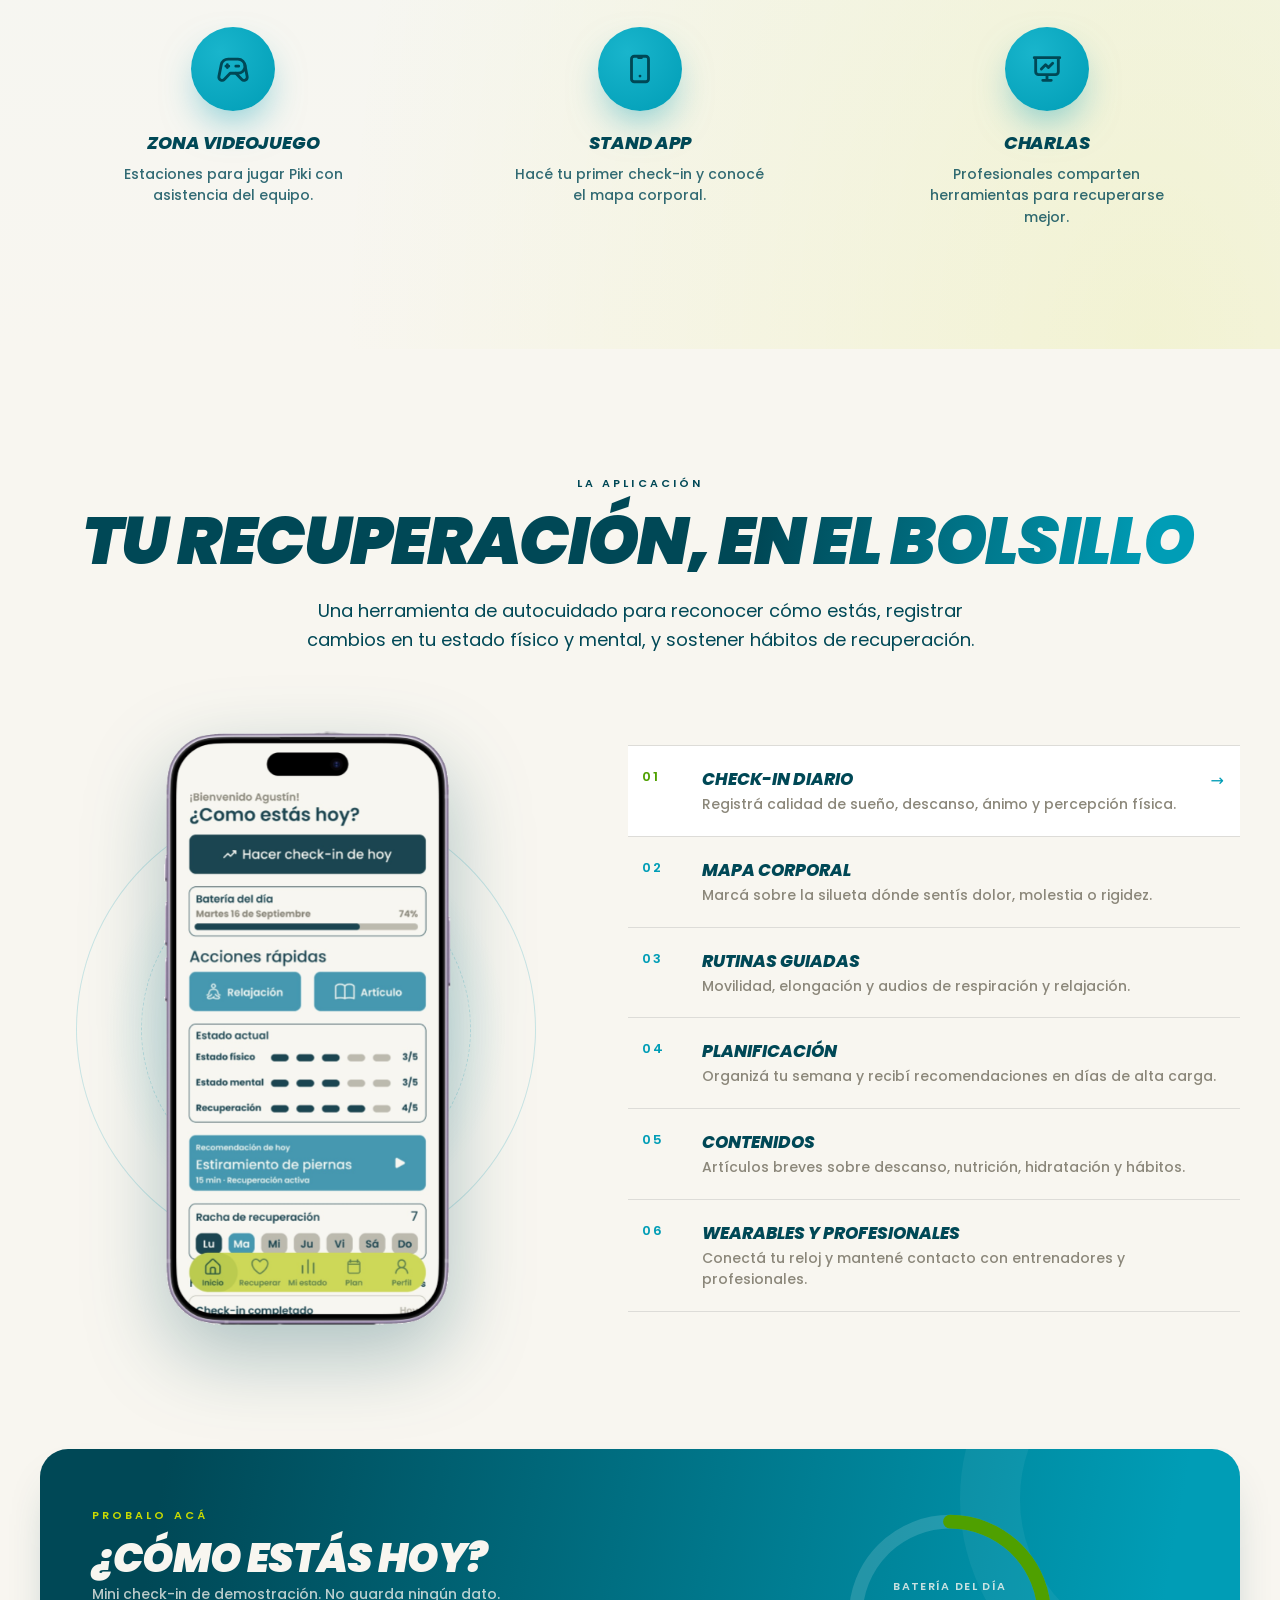
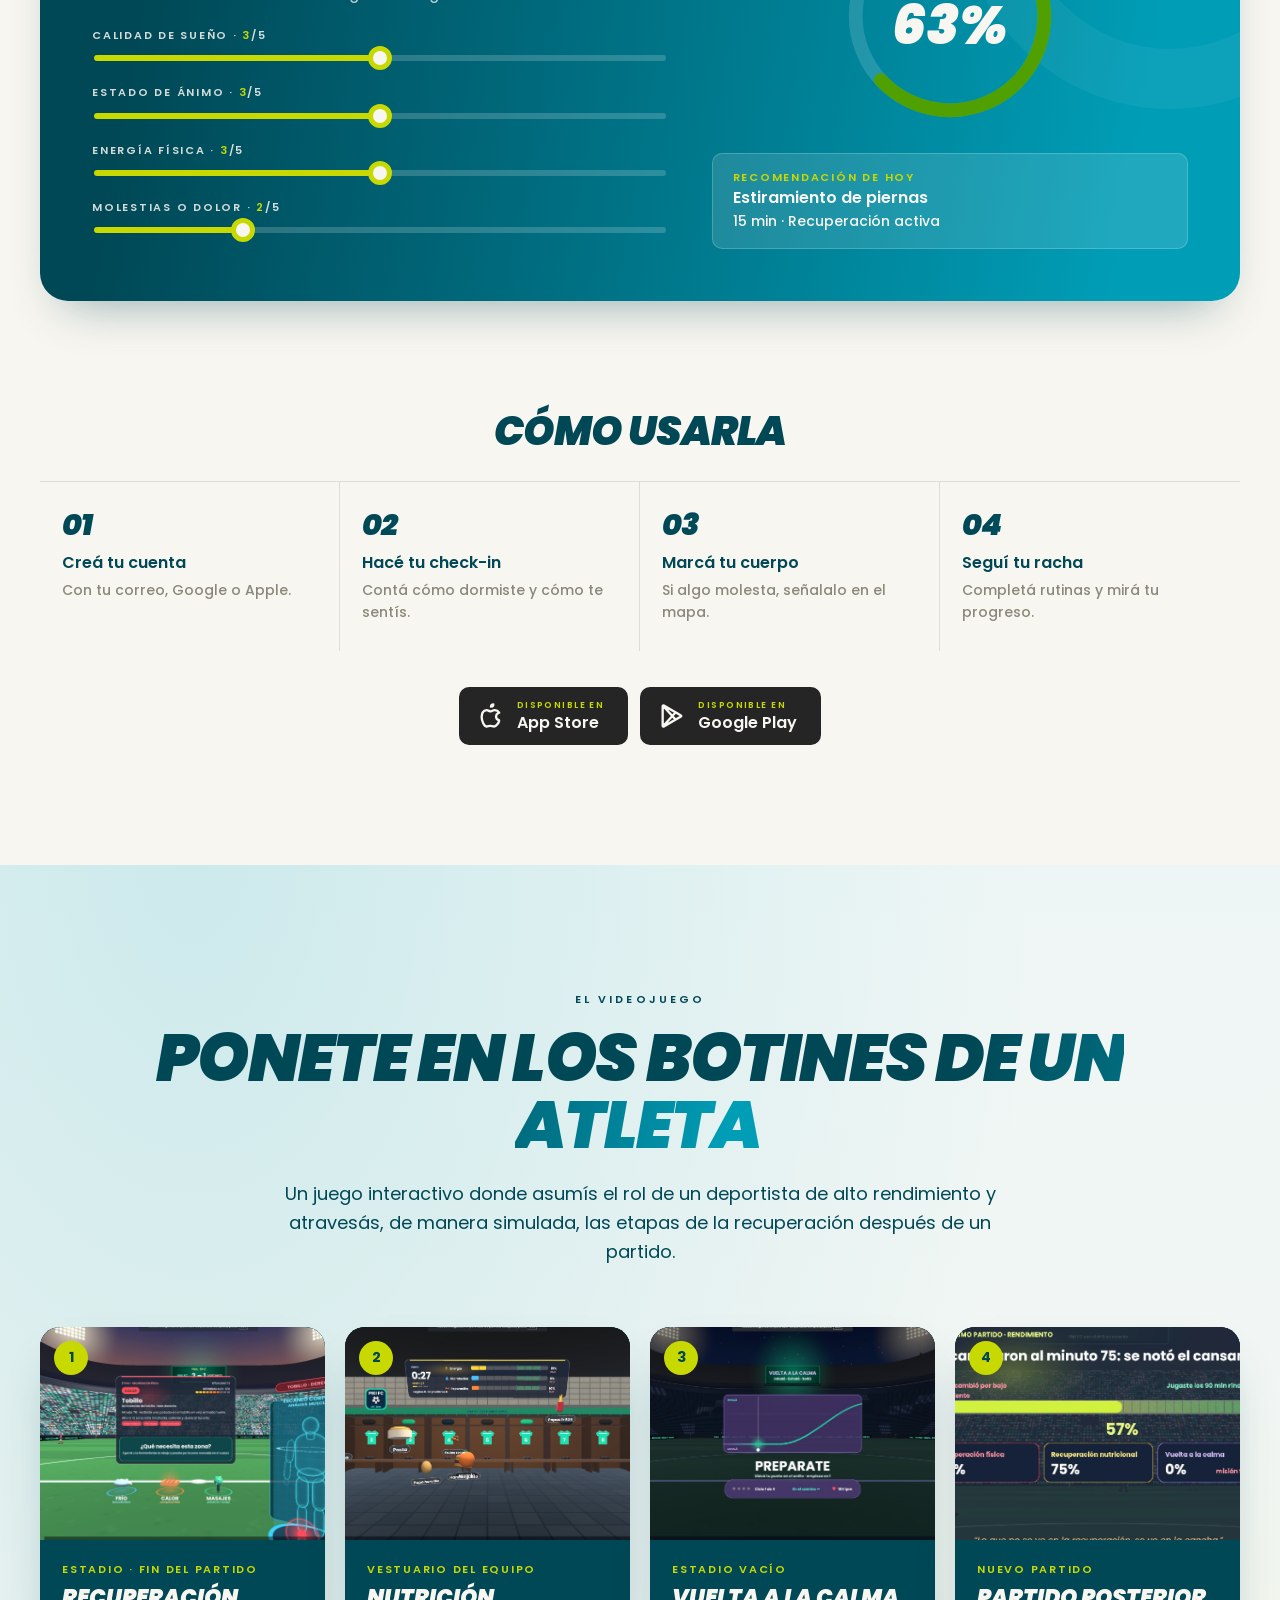
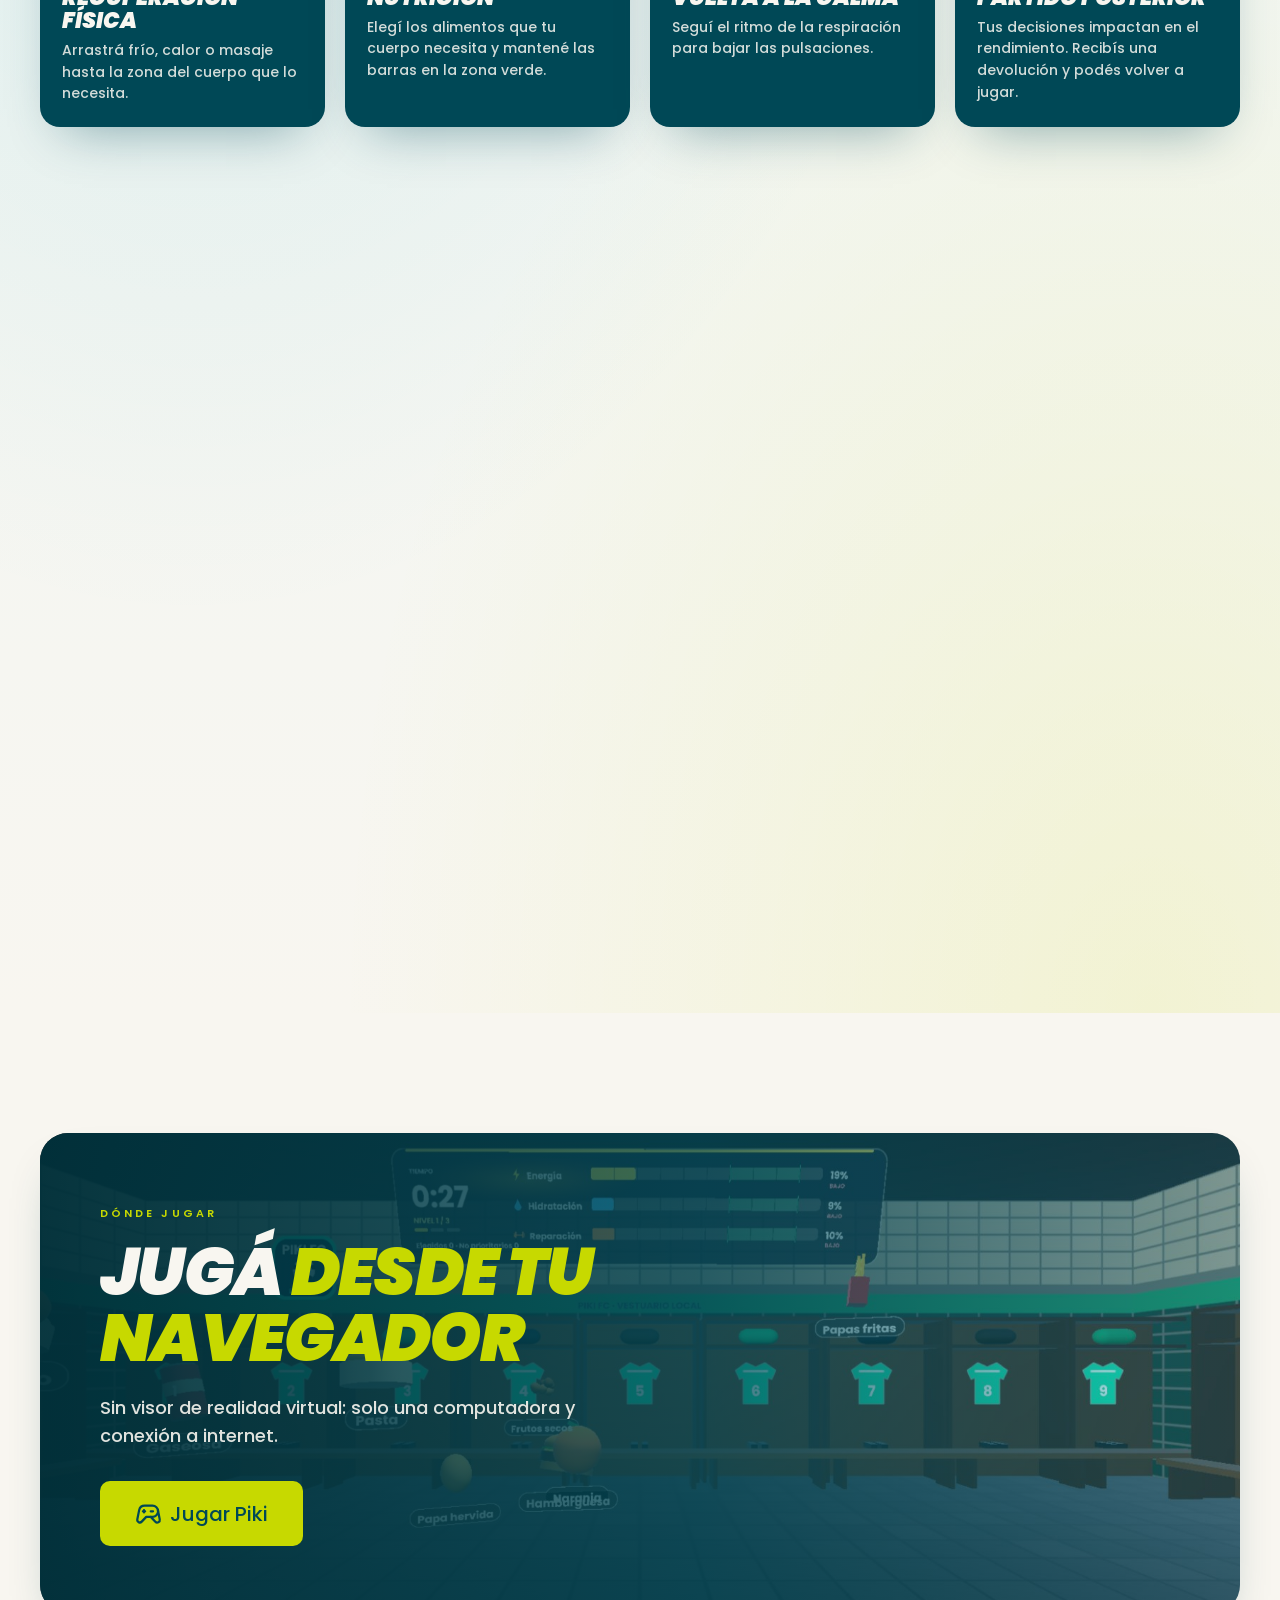
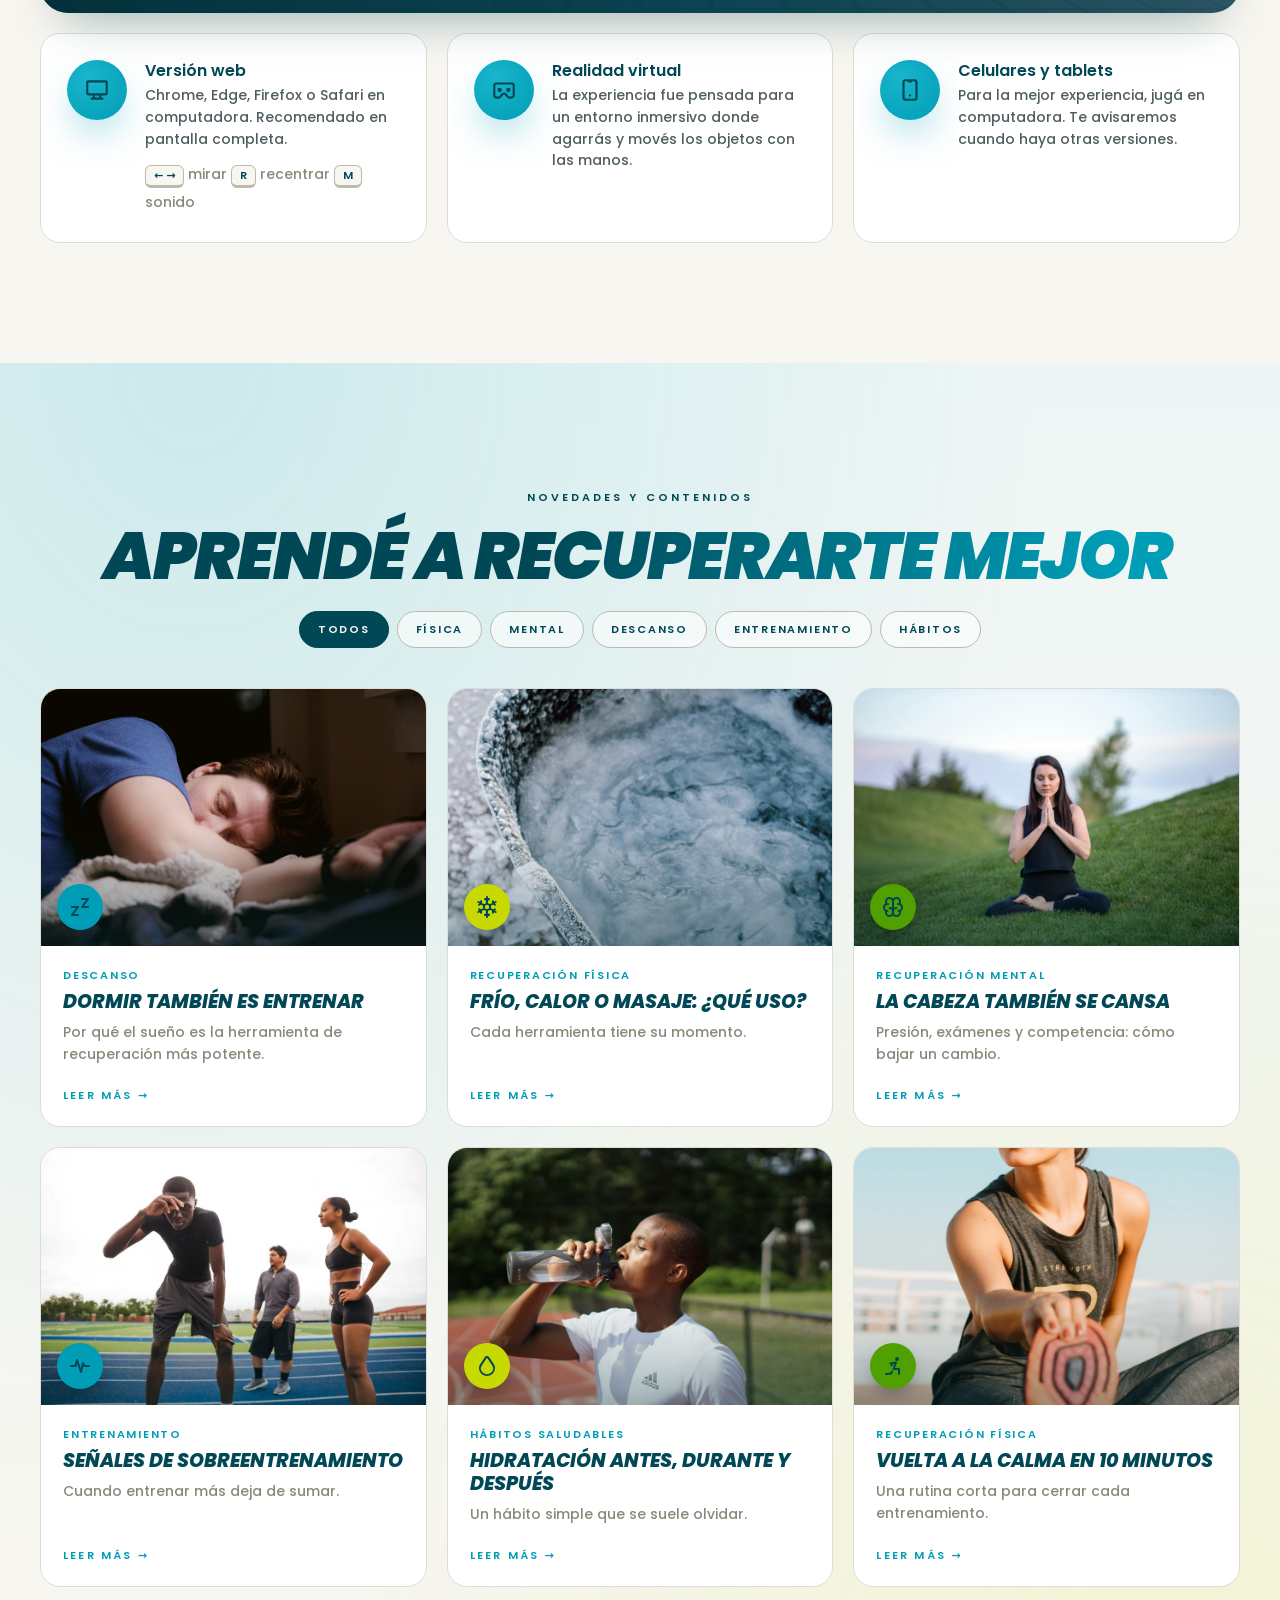
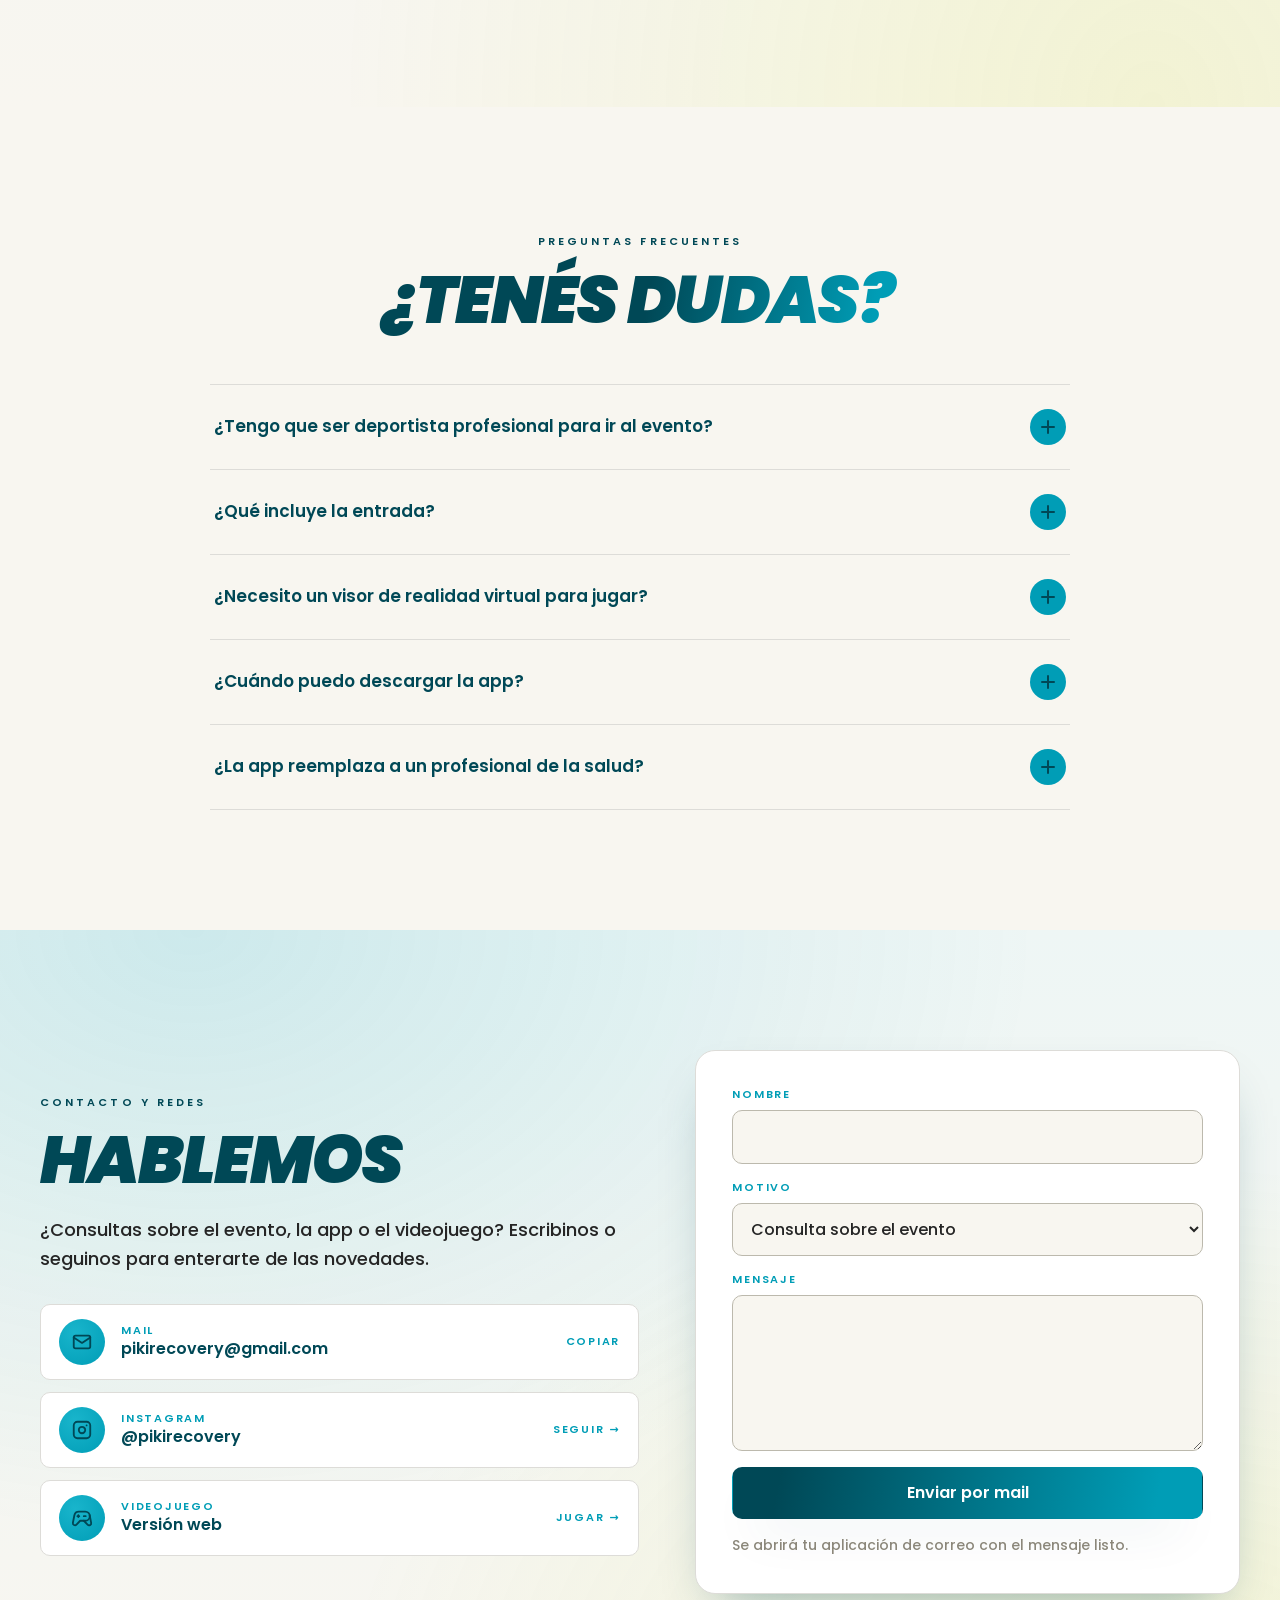
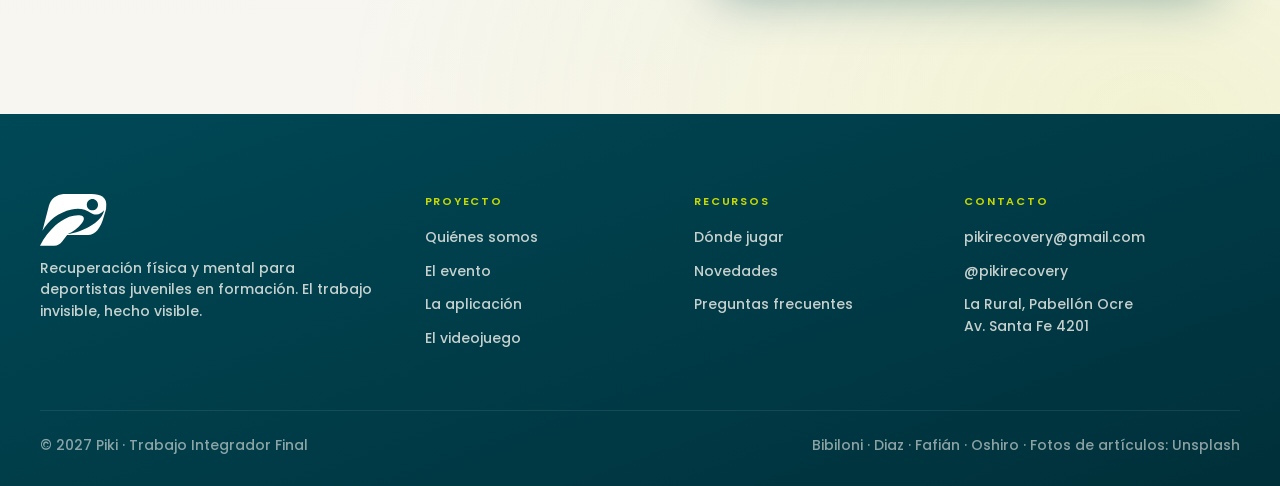
==== commit dfa219bf: "Add files via upload" ====
--- a/index.html
+++ b/index.html
@@ -3,12 +3,13 @@
 <head>
   <meta charset="utf-8">
   <meta name="viewport" content="width=device-width, initial-scale=1">
-  <title>PikiRecovery · El trabajo invisible</title>
-  <meta name="description" content="PikiRecovery: recuperación física y mental para deportistas juveniles en formación. Evento, aplicación y videojuego.">
+  <title>Piki · El trabajo invisible</title>
+  <meta name="description" content="Piki: recuperación física y mental para deportistas juveniles en formación. Evento, aplicación y videojuego.">
   <link rel="preconnect" href="https://fonts.googleapis.com">
   <link rel="preconnect" href="https://fonts.gstatic.com" crossorigin>
   <link href="https://fonts.googleapis.com/css2?family=Poppins:ital,wght@0,400;0,500;0,600;0,700;0,800;1,700;1,800;1,900&display=swap" rel="stylesheet">
   <link rel="stylesheet" href="style.css">
+  <link rel="icon" type="image/svg+xml" href="data:image/svg+xml,%3Csvg xmlns='http://www.w3.org/2000/svg' viewBox='49.88 79.12 266.99 208.53'%3E%3Cpath fill='%23004856' d='M260.017 144.321C247.624 144.321 237.578 134.275 237.578 121.882C237.578 109.489 247.624 99.443 260.017 99.443C272.41 99.443 282.456 109.489 282.456 121.882C282.456 134.275 272.41 144.321 260.017 144.321M311.779 150.792C315.29 140.322 316.868 129.474 316.075 118.165C315.056 103.611 305.891 90.84 292.371 85.355C279.618 80.18 261.735 79.297 238.001 79.335L154.35 79.335C125.412 79.122 104.925 89.2 92.763 109.417C89.408 114.993 86.97 121.07 85.333 127.368L59.593 226.358C85.038 184.046 122.012 153.508 176.727 141.087C203.202 135.607 229.628 137.115 255.929 156.26C258.492 157.992 261.475 159.311 264.761 160.334C268.456 161.484 272.333 161.968 276.187 161.615C287.926 160.543 298.087 154.351 306.909 143.818C300.11 184.989 239.206 223.996 170.777 238.377C167.866 238.989 164.453 239.478 161.858 240.013C184.501 229.934 202.065 215.142 216.641 197.319C222.324 190.37 230.534 177.937 222.209 169.675C219.835 167.319 216.683 165.889 213.364 165.47C185.244 161.914 158.632 172.348 135.444 187.325C127.32 192.572 119.56 198.371 112.091 204.509C87.676 226.981 66.349 253.6 49.883 286.746L103.898 286.746C119.418 287.657 130.327 280.769 138.795 269.752L158.702 243.761L240.877 243.761C271.177 244.323 293.104 215.842 305.354 171.424Z'/%3E%3C/svg%3E">
 </head>
 <body>
   <!-- Íconos: Tabler Icons vía Iconify (https://icon-sets.iconify.design/tabler/) -->
@@ -35,25 +36,16 @@
       <symbol id="i-ticket" viewBox="0 0 24 24"><path fill="none" stroke="currentColor" stroke-linecap="round" stroke-linejoin="round" stroke-width="2" d="M15 5v2m0 4v2m0 4v2M5 5h14a2 2 0 0 1 2 2v3a2 2 0 0 0 0 4v3a2 2 0 0 1-2 2H5a2 2 0 0 1-2-2v-3a2 2 0 0 0 0-4V7a2 2 0 0 1 2-2"/></symbol>
       <symbol id="i-apple" viewBox="0 0 24 24"><path fill="none" stroke="currentColor" stroke-linecap="round" stroke-linejoin="round" stroke-width="2" d="M8.286 7.008C5.07 7.008 4 10.238 4 12.928C4 16.157 6.143 21 8.286 21c1.165-.05 1.799-.538 3.214-.538c1.406 0 1.607.538 3.214.538S19 17.771 19 15.619c-.03-.011-2.649-.434-2.679-3.23c-.02-2.335 2.589-3.179 2.679-3.228c-1.096-1.606-3.162-2.113-3.750-2.153c-1.535-.12-3.032 1.077-3.75 1.077c-.729 0-2.036-1.077-3.214-1.077M12 4a2 2 0 0 0 2-2a2 2 0 0 0-2 2"/></symbol>
       <symbol id="i-play" viewBox="0 0 24 24"><path fill="none" stroke="currentColor" stroke-linecap="round" stroke-linejoin="round" stroke-width="2" d="M4 3.71v16.58a.7.7 0 0 0 1.05.606l14.622-8.42a.55.55 0 0 0 0-.953L5.05 3.104A.7.7 0 0 0 4 3.711zM15 9L4.5 20.5m0-17L15 15"/></symbol>
-
-      <!-- Logo PikiRecovery: las partes oscuras toman currentColor para funcionar sobre fondos oscuros -->
-      <symbol id="logo" viewBox="0 0 213 184">
-        <path fill="#009DB6" d="M34 133.894C37.8285 131.012 41.8766 128.872 46.0437 126.639C55.5022 121.572 65.131 117.15 75.0101 112.983L83.847 109.255C94.1877 104.893 106.24 100.266 111.32 89.7882C112.969 86.3946 113.626 82.8307 113.31 79.0432C113.029 76.3718 112.163 74.0103 111.273 71.3451C116.385 77.529 119.143 85.4508 118.294 93.4485C117.495 100.962 114.11 107.759 108.927 113.233C102.206 120.33 93.2029 124.545 83.4715 125.564L67.3079 126.808L58.1264 127.704C49.7984 128.724 42.0469 130.962 34 133.89L34 133.894Z"/>
-        <path fill="currentColor" d="M87.6655 132.612L83.1024 131.683L69.1875 128.402L74.5631 128.053L82.8993 127.772C92.8728 127.435 102.627 126.765 112.526 125.25L130.35 122.526L141.388 121.426L150.428 121.563C154.503 121.888 158.358 122.548 162.18 123.73L157.486 120.661L146.936 115.24C141.179 112.722 135.217 111.746 128.819 111.229C130.736 110.556 132.65 109.932 134.658 109.772L140.418 109.312H143.883C148.346 109.312 152.546 110.273 156.836 111.444C162.351 112.95 167.326 115.388 171.98 118.67C173.849 119.99 175.584 121.323 177.064 123.047C178.777 125.041 180.56 128.039 179.31 129.947C178.061 131.855 174.686 131.176 172.111 130.283C161.155 126.483 151.341 127.466 140.215 129.971L130.811 132.089C124.894 133.42 119.006 134.247 112.937 134.535L110.858 134.633C103.045 135.002 95.3841 134.186 87.6634 132.612H87.6655Z"/>
-        <path fill="currentColor" d="M113.825 115.661C118.505 111.838 122.215 107.144 124.459 101.508C126.138 97.2955 126.765 92.874 125.67 88.4463C124.547 83.914 122.186 80.026 119.145 76.5196C114.061 70.6619 107.777 66.306 100.708 63.1751C97.563 61.7819 94.869 59.8923 92.3721 57.6723C96.2334 58.3761 99.5203 58.1873 102.994 57.2066C113.039 54.3711 122.623 58.0621 129.972 65.0934C140.442 75.11 143.577 90.8222 135.052 103.049C132.399 106.852 129.055 109.883 125.132 112.433C119.57 116.05 113.491 118.732 106.882 120.39L113.827 115.661H113.825Z"/>
-        <path fill="#009DB6" d="M129.603 62.0897C125.206 58.493 120.312 56.0576 114.771 54.9989C114.947 48.3328 113.388 42.4812 110.946 36.2973C109.212 32.44 107.183 28.948 104.705 25.4928C94.9139 13.5948 82.6178 4.3661 67.4575 5.27035e-06C76.6144 -0.00409821 85.4266 2.38823 93.6254 6.41989C100.848 9.9694 107.13 14.83 112.7 20.5871L117.618 26.1884C123.519 33.4536 128.148 41.5231 131.755 50.2019C135.032 58.0868 137.559 66.0742 138.969 74.6381C136.593 69.8453 133.796 65.5223 129.605 62.0918L129.603 62.0897Z"/>
-        <path fill="currentColor" d="M96.2601 53.9361C88.8677 54.6255 82.694 48.3841 83.1269 41.1127L83.4183 39.0959C84.8791 33.0412 90.6404 29.2147 96.7156 29.8918C102.711 30.5586 107.578 35.6551 107.524 41.9314C107.471 48.2261 102.643 53.3411 96.2601 53.9361Z"/>
-        <path fill="currentColor" d="M19.2915 158.819C19.2915 160.12 18.9928 161.315 18.3955 162.403C17.7982 163.47 16.8808 164.334 15.6435 164.995C14.4062 165.656 12.8702 165.987 11.0355 165.987H7.6435V174.051H2.1715V151.587H11.0355C12.8275 151.587 14.3422 151.896 15.5795 152.515C16.8168 153.134 17.7448 153.987 18.3635 155.075C18.9822 156.163 19.2915 157.411 19.2915 158.819ZM10.6195 161.635C11.6648 161.635 12.4435 161.39 12.9555 160.899C13.4675 160.408 13.7235 159.715 13.7235 158.819C13.7235 157.923 13.4675 157.23 12.9555 156.739C12.4435 156.248 11.6648 156.003 10.6195 156.003H7.6435V161.635H10.6195ZM24.8923 154.339C23.9323 154.339 23.1429 154.062 22.5243 153.507C21.9269 152.931 21.6283 152.227 21.6283 151.395C21.6283 150.542 21.9269 149.838 22.5243 149.283C23.1429 148.707 23.9323 148.419 24.8923 148.419C25.8309 148.419 26.5989 148.707 27.1963 149.283C27.8149 149.838 28.1243 150.542 28.1243 151.395C28.1243 152.227 27.8149 152.931 27.1963 153.507C26.5989 154.062 25.8309 154.339 24.8923 154.339ZM27.6123 156.195V174.051H22.1402V156.195H27.6123ZM42.4897 174.051L37.0498 166.563V174.051H31.5777V150.371H37.0498V163.459L42.4577 156.195H49.2098L41.7858 165.155L49.2738 174.051H42.4897ZM54.111 154.339C53.151 154.339 52.3617 154.062 51.743 153.507C51.1457 152.931 50.847 152.227 50.847 151.395C50.847 150.542 51.1457 149.838 51.743 149.283C52.3617 148.707 53.151 148.419 54.111 148.419C55.0497 148.419 55.8177 148.707 56.415 149.283C57.0337 149.838 57.343 150.542 57.343 151.395C57.343 152.227 57.0337 152.931 56.415 153.507C55.8177 154.062 55.0497 154.339 54.111 154.339ZM56.831 156.195V174.051H51.359V156.195H56.831Z"/>
-        <path fill="#079AB3" d="M72.2525 174.051L67.5805 165.571H66.2685V174.051H60.7965V151.587H69.9805C71.7512 151.587 73.2552 151.896 74.4925 152.515C75.7512 153.134 76.6898 153.987 77.3085 155.075C77.9272 156.142 78.2365 157.336 78.2365 158.659C78.2365 160.152 77.8098 161.486 76.9565 162.659C76.1245 163.832 74.8872 164.664 73.2445 165.155L78.4285 174.051H72.2525ZM66.2685 161.699H69.6605C70.6632 161.699 71.4098 161.454 71.9005 160.963C72.4125 160.472 72.6685 159.779 72.6685 158.883C72.6685 158.03 72.4125 157.358 71.9005 156.867C71.4098 156.376 70.6632 156.131 69.6605 156.131H66.2685V161.699ZM98.5035 164.835C98.5035 165.347 98.4715 165.88 98.4075 166.435H86.0235C86.1088 167.544 86.4608 168.398 87.0795 168.995C87.7195 169.571 88.4982 169.859 89.4155 169.859C90.7808 169.859 91.7302 169.283 92.2635 168.131H98.0875C97.7888 169.304 97.2448 170.36 96.4555 171.299C95.6875 172.238 94.7168 172.974 93.5435 173.507C92.3702 174.04 91.0582 174.307 89.6075 174.307C87.8582 174.307 86.3008 173.934 84.9355 173.187C83.5702 172.44 82.5035 171.374 81.7355 169.987C80.9675 168.6 80.5835 166.979 80.5835 165.123C80.5835 163.267 80.9568 161.646 81.7035 160.259C82.4715 158.872 83.5382 157.806 84.9035 157.059C86.2688 156.312 87.8368 155.939 89.6075 155.939C91.3355 155.939 92.8715 156.302 94.2155 157.027C95.5595 157.752 96.6048 158.787 97.3515 160.131C98.1195 161.475 98.5035 163.043 98.5035 164.835ZM92.9035 163.395C92.9035 162.456 92.5835 161.71 91.9435 161.155C91.3035 160.6 90.5035 160.323 89.5435 160.323C88.6262 160.323 87.8475 160.59 87.2075 161.123C86.5888 161.656 86.2048 162.414 86.0555 163.395H92.9035ZM100.302 165.123C100.302 163.267 100.676 161.646 101.422 160.259C102.19 158.872 103.246 157.806 104.59 157.059C105.956 156.312 107.513 155.939 109.262 155.939C111.502 155.939 113.369 156.526 114.862 157.699C116.377 158.872 117.369 160.526 117.838 162.659H112.014C111.524 161.294 110.574 160.611 109.166 160.611C108.164 160.611 107.364 161.006 106.766 161.795C106.169 162.563 105.87 163.672 105.87 165.123C105.87 166.574 106.169 167.694 106.766 168.483C107.364 169.251 108.164 169.635 109.166 169.635C110.574 169.635 111.524 168.952 112.014 167.587H117.838C117.369 169.678 116.377 171.32 114.862 172.515C113.348 173.71 111.481 174.307 109.262 174.307C107.513 174.307 105.956 173.934 104.59 173.187C103.246 172.44 102.19 171.374 101.422 169.987C100.676 168.6 100.302 166.979 100.302 165.123ZM128.893 174.307C127.144 174.307 125.565 173.934 124.157 173.187C122.771 172.44 121.672 171.374 120.861 169.987C120.072 168.6 119.677 166.979 119.677 165.123C119.677 163.288 120.083 161.678 120.893 160.291C121.704 158.883 122.813 157.806 124.221 157.059C125.629 156.312 127.208 155.939 128.957 155.939C130.707 155.939 132.285 156.312 133.693 157.059C135.101 157.806 136.211 158.883 137.021 160.291C137.832 161.678 138.237 163.288 138.237 165.123C138.237 166.958 137.821 168.579 136.989 169.987C136.179 171.374 135.059 172.44 133.629 173.187C132.221 173.934 130.643 174.307 128.893 174.307ZM128.893 169.571C129.939 169.571 130.824 169.187 131.549 168.419C132.296 167.651 132.669 166.552 132.669 165.123C132.669 163.694 132.307 162.595 131.581 161.827C130.877 161.059 130.003 160.675 128.957 160.675C127.891 160.675 127.005 161.059 126.301 161.827C125.597 162.574 125.245 163.672 125.245 165.123C125.245 166.552 125.587 167.651 126.269 168.419C126.973 169.187 127.848 169.571 128.893 169.571ZM149.172 168.931L153.044 156.195H158.868L152.532 174.051H145.78L139.444 156.195H145.3L149.172 168.931ZM178.003 164.835C178.003 165.347 177.971 165.88 177.908 166.435H165.523C165.609 167.544 165.961 168.398 166.579 168.995C167.219 169.571 167.998 169.859 168.915 169.859C170.281 169.859 171.23 169.283 171.764 168.131H177.587C177.289 169.304 176.745 170.36 175.956 171.299C175.188 172.238 174.217 172.974 173.044 173.507C171.87 174.04 170.558 174.307 169.107 174.307C167.358 174.307 165.801 173.934 164.436 173.187C163.07 172.44 162.003 171.374 161.236 169.987C160.467 168.6 160.083 166.979 160.083 165.123C160.083 163.267 160.457 161.646 161.204 160.259C161.971 158.872 163.038 157.806 164.404 157.059C165.769 156.312 167.337 155.939 169.107 155.939C170.835 155.939 172.372 156.302 173.715 157.027C175.059 157.752 176.105 158.787 176.852 160.131C177.62 161.475 178.003 163.043 178.003 164.835ZM172.404 163.395C172.404 162.456 172.083 161.71 171.443 161.155C170.803 160.6 170.003 160.323 169.044 160.323C168.126 160.323 167.348 160.59 166.708 161.123C166.089 161.656 165.705 162.414 165.555 163.395H172.404ZM186.362 159.171C187.002 158.19 187.802 157.422 188.762 156.867C189.722 156.291 190.789 156.003 191.962 156.003V161.795H190.458C189.093 161.795 188.069 162.094 187.386 162.691C186.704 163.267 186.362 164.291 186.362 165.763V174.051H180.89V156.195H186.362V159.171ZM212.818 156.195L201.618 182.531H195.73L199.826 173.443L192.562 156.195H198.674L202.802 167.363L206.898 156.195H212.818Z"/>
-      </symbol>
+      <!-- Isotipo Piki (versión blanca, para fondos oscuros) -->
+      <symbol id="logo" viewBox="49.88 79.12 266.99 208.53"><path fill="#FFFFFF" d="M260.017 144.321C247.624 144.321 237.578 134.275 237.578 121.882C237.578 109.489 247.624 99.443 260.017 99.443C272.41 99.443 282.456 109.489 282.456 121.882C282.456 134.275 272.41 144.321 260.017 144.321M311.779 150.792C315.29 140.322 316.868 129.474 316.075 118.165C315.056 103.611 305.891 90.84 292.371 85.355C279.618 80.18 261.735 79.297 238.001 79.335L154.35 79.335C125.412 79.122 104.925 89.2 92.763 109.417C89.408 114.993 86.97 121.07 85.333 127.368L59.593 226.358C85.038 184.046 122.012 153.508 176.727 141.087C203.202 135.607 229.628 137.115 255.929 156.26C258.492 157.992 261.475 159.311 264.761 160.334C268.456 161.484 272.333 161.968 276.187 161.615C287.926 160.543 298.087 154.351 306.909 143.818C300.11 184.989 239.206 223.996 170.777 238.377C167.866 238.989 164.453 239.478 161.858 240.013C184.501 229.934 202.065 215.142 216.641 197.319C222.324 190.37 230.534 177.937 222.209 169.675C219.835 167.319 216.683 165.889 213.364 165.47C185.244 161.914 158.632 172.348 135.444 187.325C127.32 192.572 119.56 198.371 112.091 204.509C87.676 226.981 66.349 253.6 49.883 286.746L103.898 286.746C119.418 287.657 130.327 280.769 138.795 269.752L158.702 243.761L240.877 243.761C271.177 244.323 293.104 215.842 305.354 171.424Z"/></symbol>
     </defs>
   </svg>
 
   <!-- ============ NAV ============ -->
   <header class="nav" id="nav">
     <div class="nav-pill">
-      <a href="#inicio" class="logo" aria-label="PikiRecovery, ir al inicio">
-        <svg class="brand" viewBox="0 0 213 184" aria-hidden="true"><use href="#logo"/></svg>
+      <a href="#inicio" class="logo" aria-label="Piki, ir al inicio">
+        <svg class="brand" viewBox="0 0 266.99 208.53" aria-hidden="true"><use href="#logo"/></svg>
       </a>
       <nav class="nav-links" id="navLinks" aria-label="Secciones">
         <a href="#nosotros">Nosotros</a>
@@ -93,12 +85,12 @@
     <!-- ============ PROPUESTAS ============ -->
     <section class="section tint" id="propuestas">
       <div class="wrap center">
-        <span class="label reveal">PikiRecovery</span>
+        <span class="label reveal">Piki</span>
         <h2 class="title reveal">Un proyecto, <em>tres maneras</em> de recuperarte</h2>
         <p class="p1 intro reveal">Reunimos en un solo lugar el evento, la aplicación y el videojuego para que la recuperación deje de ser invisible y pase a formar parte de tu rutina.</p>
         <div class="badges">
-          <a href="#evento" class="badge reveal"><span class="badge-ico"><svg><use href="#i-calendar"/></svg></span><h3 class="badge-t">PikiRecovery: el trabajo invisible</h3><p class="p3">Una jornada para vivir la recuperación en primera persona, con profesionales y actividades.</p><span class="more">Ver el evento →</span></a>
-          <a href="#app" class="badge reveal"><span class="badge-ico"><svg><use href="#i-phone"/></svg></span><h3 class="badge-t">App PikiRecovery</h3><p class="p3">Check-in diario, mapa corporal y rutinas para sostener hábitos todos los días.</p><span class="more">Ver la app →</span></a>
+          <a href="#evento" class="badge reveal"><span class="badge-ico"><svg><use href="#i-calendar"/></svg></span><h3 class="badge-t">Piki: el trabajo invisible</h3><p class="p3">Una jornada para vivir la recuperación en primera persona, con profesionales y actividades.</p><span class="more">Ver el evento →</span></a>
+          <a href="#app" class="badge reveal"><span class="badge-ico"><svg><use href="#i-phone"/></svg></span><h3 class="badge-t">App Piki</h3><p class="p3">Check-in diario, mapa corporal y rutinas para sostener hábitos todos los días.</p><span class="more">Ver la app →</span></a>
           <a href="#juego" class="badge reveal"><span class="badge-ico"><svg><use href="#i-game"/></svg></span><h3 class="badge-t">Videojuego inmersivo</h3><p class="p3">Viví el post partido de un atleta: recuperación física, nutrición y vuelta a la calma.</p><span class="more">Ver el juego →</span></a>
           <a href="#novedades" class="badge reveal"><span class="badge-ico"><svg><use href="#i-book"/></svg></span><h3 class="badge-t">Contenidos</h3><p class="p3">Artículos sobre descanso, entrenamiento, hábitos y recuperación física y mental.</p><span class="more">Ver novedades →</span></a>
         </div>
@@ -112,7 +104,7 @@
           <div>
             <span class="label reveal">Quiénes somos</span>
             <h2 class="title left reveal">Hacemos visible <em>el trabajo invisible</em></h2>
-            <p class="p2 reveal">PikiRecovery surge de una investigación sobre la <strong>recuperación física y mental en deportistas juveniles en formación</strong>. Analizamos el deporte desde una mirada integral para entender cómo los jóvenes transitan la recuperación dentro de su rutina.</p>
+            <p class="p2 reveal">Piki surge de una investigación sobre la <strong>recuperación física y mental en deportistas juveniles en formación</strong>. Analizamos el deporte desde una mirada integral para entender cómo los jóvenes transitan la recuperación dentro de su rutina.</p>
             <p class="p2 reveal">Descubrimos que muchas veces queda librada a la memoria o a la intuición. Por eso creamos herramientas que la vuelven cotidiana, simple y accesible, <strong>sin reemplazar el acompañamiento de profesionales</strong>.</p>
           </div>
           <blockquote class="quote reveal">
@@ -153,13 +145,13 @@
         <div class="center">
           <span class="label reveal">El evento</span>
           <h2 class="title reveal">Viví <em>la recuperación</em></h2>
-          <p class="p1 intro reveal">Una jornada para conocer PikiRecovery, probar el videojuego y aprender prácticas de recuperación junto a profesionales de la salud y el deporte.</p>
+          <p class="p1 intro reveal">Una jornada para conocer Piki, probar el videojuego y aprender prácticas de recuperación junto a profesionales de la salud y el deporte.</p>
         </div>
 
         <div class="event-grid">
           <article class="ticket reveal">
             <span class="mono">Entrada general</span>
-            <h3 class="ticket-t">PikiRecovery Day</h3>
+            <h3 class="ticket-t">Piki Day</h3>
             <p class="p3 muted">Acceso a todos los sectores, charlas y estaciones de juego durante toda la jornada.</p>
             <div class="price"><strong>$15.000</strong><span class="mono">ARS</span></div>
             <ul class="ticket-info">
@@ -191,7 +183,7 @@
               <li><span class="time">10:00</span><div><h4 class="h5">Apertura</h4><p class="p3">Acreditación y recorrido por los sectores.</p></div></li>
               <li><span class="time">11:00</span><div><h4 class="h5">Actividades guiadas</h4><p class="p3">Movilidad, elongación y respiración en grupos reducidos.</p></div></li>
               <li><span class="time">13:00</span><div><h4 class="h5">Charlas con profesionales</h4><p class="p3">Kinesiología, nutrición y psicología deportiva.</p></div></li>
-              <li><span class="time">15:00</span><div><h4 class="h5">Experiencia PikiRecovery</h4><p class="p3">Estaciones de juego y demo de la app.</p></div></li>
+              <li><span class="time">15:00</span><div><h4 class="h5">Experiencia Piki</h4><p class="p3">Estaciones de juego y demo de la app.</p></div></li>
               <li><span class="time">16:30</span><div><h4 class="h5">Cierre</h4><p class="p3">Novedades del proyecto y próximos pasos.</p></div></li>
             </ol>
             <p class="p3 muted">Horarios orientativos: confirmalos en <a href="https://www.instagram.com/pikirecovery/" target="_blank" rel="noopener">@pikirecovery</a>.</p>
@@ -203,7 +195,7 @@
           <div class="badge reveal"><span class="badge-ico sm"><svg><use href="#i-snow"/></svg></span><h4 class="badge-t">Recuperación física</h4><p class="p3">Frío, calor y masajes: cuándo usar cada uno. Movilidad guiada.</p></div>
           <div class="badge reveal"><span class="badge-ico sm"><svg><use href="#i-drop"/></svg></span><h4 class="badge-t">Nutrición e hidratación</h4><p class="p3">El plato post partido y cómo reponer líquidos.</p></div>
           <div class="badge reveal"><span class="badge-ico sm"><svg><use href="#i-wind"/></svg></span><h4 class="badge-t">Vuelta a la calma</h4><p class="p3">Respiración, relajación e higiene del sueño.</p></div>
-          <div class="badge reveal"><span class="badge-ico sm"><svg><use href="#i-game"/></svg></span><h4 class="badge-t">Zona videojuego</h4><p class="p3">Estaciones para jugar PikiRecovery con asistencia del equipo.</p></div>
+          <div class="badge reveal"><span class="badge-ico sm"><svg><use href="#i-game"/></svg></span><h4 class="badge-t">Zona videojuego</h4><p class="p3">Estaciones para jugar Piki con asistencia del equipo.</p></div>
           <div class="badge reveal"><span class="badge-ico sm"><svg><use href="#i-phone"/></svg></span><h4 class="badge-t">Stand app</h4><p class="p3">Hacé tu primer check-in y conocé el mapa corporal.</p></div>
           <div class="badge reveal"><span class="badge-ico sm"><svg><use href="#i-talk"/></svg></span><h4 class="badge-t">Charlas</h4><p class="p3">Profesionales comparten herramientas para recuperarse mejor.</p></div>
         </div>
@@ -269,8 +261,8 @@
             <li class="reveal"><span class="num">04</span><h4 class="h5">Seguí tu racha</h4><p class="p3">Completá rutinas y mirá tu progreso.</p></li>
           </ol>
           <div class="stores reveal">
-            <a class="store" href="https://apps.apple.com/ar/search?term=PikiRecovery" target="_blank" rel="noopener"><svg class="store-ico" aria-hidden="true"><use href="#i-apple"/></svg><span><span class="mono">Disponible en</span><strong>App Store</strong></span></a>
-            <a class="store" href="https://play.google.com/store/search?q=PikiRecovery&amp;c=apps" target="_blank" rel="noopener"><svg class="store-ico" aria-hidden="true"><use href="#i-play"/></svg><span><span class="mono">Disponible en</span><strong>Google Play</strong></span></a>
+            <a class="store" href="https://apps.apple.com/ar/search?term=Piki" target="_blank" rel="noopener"><svg class="store-ico" aria-hidden="true"><use href="#i-apple"/></svg><span><span class="mono">Disponible en</span><strong>App Store</strong></span></a>
+            <a class="store" href="https://play.google.com/store/search?q=Piki&amp;c=apps" target="_blank" rel="noopener"><svg class="store-ico" aria-hidden="true"><use href="#i-play"/></svg><span><span class="mono">Disponible en</span><strong>Google Play</strong></span></a>
           </div>
         </div>
       </div>
@@ -337,7 +329,7 @@
             <span class="label light">Dónde jugar</span>
             <h2 class="title left white">Jugá <em class="lima">desde tu navegador</em></h2>
             <p class="p1">Sin visor de realidad virtual: solo una computadora y conexión a internet.</p>
-            <a class="btn btn-lima big" href="https://nicooshiro.github.io/Pikirecovery_tesis/" target="_blank" rel="noopener"><svg class="btn-ico" aria-hidden="true"><use href="#i-game"/></svg>Jugar PikiRecovery</a>
+            <a class="btn btn-lima big" href="https://nicooshiro.github.io/Pikirecovery_tesis/" target="_blank" rel="noopener"><svg class="btn-ico" aria-hidden="true"><use href="#i-game"/></svg>Jugar Piki</a>
           </div>
         </div>
         <div class="platforms">
@@ -388,8 +380,8 @@
           <details class="reveal"><summary>¿Tengo que ser deportista profesional para ir al evento?<span class="plus" aria-hidden="true"></span></summary><p class="p2">No. El evento está pensado para deportistas juveniles en formación, pero también para familias, entrenadores y cualquier persona interesada en la recuperación.</p></details>
           <details class="reveal"><summary>¿Qué incluye la entrada?<span class="plus" aria-hidden="true"></span></summary><p class="p2">La entrada general ($15.000 ARS) incluye el acceso a todos los sectores, las charlas y las estaciones de juego durante toda la jornada, de 10 a 17 h.</p></details>
           <details class="reveal"><summary>¿Necesito un visor de realidad virtual para jugar?<span class="plus" aria-hidden="true"></span></summary><p class="p2">No. Podés jugar la versión web desde el navegador de tu computadora. La versión de realidad virtual ofrece una experiencia más inmersiva.</p></details>
-          <details class="reveal"><summary>¿Cuándo puedo descargar la app?<span class="plus" aria-hidden="true"></span></summary><p class="p2">Ya está disponible. Descargala gratis desde App Store (iPhone) o Google Play (Android) buscando “PikiRecovery”.</p></details>
-          <details class="reveal"><summary>¿La app reemplaza a un profesional de la salud?<span class="plus" aria-hidden="true"></span></summary><p class="p2">No. PikiRecovery te ayuda a registrar y entender tu recuperación, pero no reemplaza la consulta ni el acompañamiento de profesionales.</p></details>
+          <details class="reveal"><summary>¿Cuándo puedo descargar la app?<span class="plus" aria-hidden="true"></span></summary><p class="p2">Ya está disponible. Descargala gratis desde App Store (iPhone) o Google Play (Android) buscando “Piki”.</p></details>
+          <details class="reveal"><summary>¿La app reemplaza a un profesional de la salud?<span class="plus" aria-hidden="true"></span></summary><p class="p2">No. Piki te ayuda a registrar y entender tu recuperación, pero no reemplaza la consulta ni el acompañamiento de profesionales.</p></details>
         </div>
       </div>
     </section>
@@ -428,17 +420,17 @@
   <footer class="footer">
     <div class="wrap foot-grid">
       <div>
-        <a href="#inicio" class="logo" aria-label="PikiRecovery"><svg class="brand" viewBox="0 0 213 184" aria-hidden="true"><use href="#logo"/></svg></a>
+        <a href="#inicio" class="logo" aria-label="Piki"><svg class="brand" viewBox="0 0 266.99 208.53" aria-hidden="true"><use href="#logo"/></svg></a>
         <p class="p3">Recuperación física y mental para deportistas juveniles en formación. El trabajo invisible, hecho visible.</p>
       </div>
       <div><span class="mono">Proyecto</span><a href="#nosotros">Quiénes somos</a><a href="#evento">El evento</a><a href="#app">La aplicación</a><a href="#juego">El videojuego</a></div>
       <div><span class="mono">Recursos</span><a href="#jugar">Dónde jugar</a><a href="#novedades">Novedades</a><a href="#faq">Preguntas frecuentes</a></div>
       <div><span class="mono">Contacto</span><a href="mailto:pikirecovery@gmail.com">pikirecovery@gmail.com</a><a href="https://www.instagram.com/pikirecovery/" target="_blank" rel="noopener">@pikirecovery</a><span>La Rural, Pabellón Ocre<br>Av. Santa Fe 4201</span></div>
     </div>
-    <div class="wrap foot-bottom"><span>© 2027 PikiRecovery · Trabajo Integrador Final</span><span>Bibiloni · Diaz · Fafián · Oshiro · Fotos de artículos: Unsplash</span></div>
+    <div class="wrap foot-bottom"><span>© 2027 Piki · Trabajo Integrador Final</span><span>Bibiloni · Diaz · Fafián · Oshiro · Fotos de artículos: Unsplash</span></div>
   </footer>
 
-  <a class="fab" href="https://www.instagram.com/pikirecovery/" target="_blank" rel="noopener" aria-label="Instagram de PikiRecovery"><svg><use href="#i-insta"/></svg></a>
+  <a class="fab" href="https://www.instagram.com/pikirecovery/" target="_blank" rel="noopener" aria-label="Instagram de Piki"><svg><use href="#i-insta"/></svg></a>
 
   <dialog class="modal" id="modal">
     <button class="modal-close" id="modalClose" aria-label="Cerrar">×</button>
--- a/style.css
+++ b/style.css
@@ -98,9 +98,11 @@
 .nav { position: fixed; top: 14px; left: 0; right: 0; z-index: 50; padding: 0 var(--gutter); transition: transform .4s var(--ease); }
 .nav.hide { transform: translateY(-130%); }
 .nav-pill { max-width: var(--max); margin: 0 auto; display: flex; align-items: center; gap: 24px; padding: 12px 14px 12px 22px; border-radius: 18px; background: linear-gradient(100deg, var(--petroleo), #006b7d); color: var(--crema); box-shadow: 0 18px 40px -18px rgba(0, 40, 48, .6); }
-.logo { display: inline-flex; align-items: center; color: inherit; text-decoration: none; }
-.brand { height: 62px; width: auto; aspect-ratio: 213 / 184; color: var(--crema); transition: transform .4s var(--ease); }
-.logo:hover .brand { transform: scale(1.05) rotate(-3deg); }
+.logo { display: inline-flex; align-items: center; gap: 10px; color: inherit; text-decoration: none; }
+.brand { height: 46px; width: auto; aspect-ratio: 267 / 208.5; color: var(--crema); transition: transform .4s var(--ease); }
+.logo:hover .brand { transform: scale(1.06) rotate(-4deg); }
+.wordmark { font: 700 20px/1 var(--font); letter-spacing: -.01em; color: var(--crema); }
+.wordmark b { font-weight: 700; color: var(--celeste); }
 @keyframes spin { to { transform: rotate(360deg); } }
 .nav-links { display: flex; gap: 2px; margin-left: auto; }
 .nav-links a { font: 600 11px var(--font); text-transform: uppercase; letter-spacing: .16em; text-decoration: none; padding: 9px 12px; border-radius: 8px; transition: background .25s, color .25s; }
@@ -398,7 +400,8 @@
 .foot-grid a { text-decoration: none; font: var(--p3); transition: color .25s; }
 .foot-grid a:hover { color: var(--lima); }
 .foot-grid span:not(.mono) { font: var(--p3); }
-.footer .brand { height: 92px; }
+.footer .brand { height: 52px; }
+.footer .wordmark { font-size: 24px; }
 .foot-bottom { display: flex; flex-wrap: wrap; justify-content: space-between; gap: 10px; margin-top: 60px; padding-top: 24px; border-top: 1px solid rgba(255, 255, 255, .12); font: var(--p3); opacity: .7; }
 
 .fab { position: fixed; right: 22px; bottom: 22px; z-index: 40; width: 58px; height: 58px; border-radius: 50%; display: grid; place-items: center; background: var(--lima); color: var(--petroleo); box-shadow: 0 14px 30px -8px rgba(0, 72, 86, .5); transition: transform .35s var(--ease); }
@@ -419,7 +422,8 @@
 @media (max-width: 620px) {
   .section { padding: 84px 0; }
   .nav-pill { padding: 8px 8px 8px 14px; gap: 10px; }
-  .nav .brand { height: 46px; }
+  .nav .brand { height: 40px; }
+  .nav .wordmark { font-size: 17px; }
   .nav .btn-white { padding: 9px 14px; }
   .hero { padding-bottom: 50px; }
   .hero-word { font-size: min(64px, 16.5vw); }
@@ -495,4 +499,4 @@
   .row2 { grid-template-columns: 1fr; }
   .done-card { padding: 36px 20px; }
   .steps-bar li { padding-right: 12px; }
-}
+}
